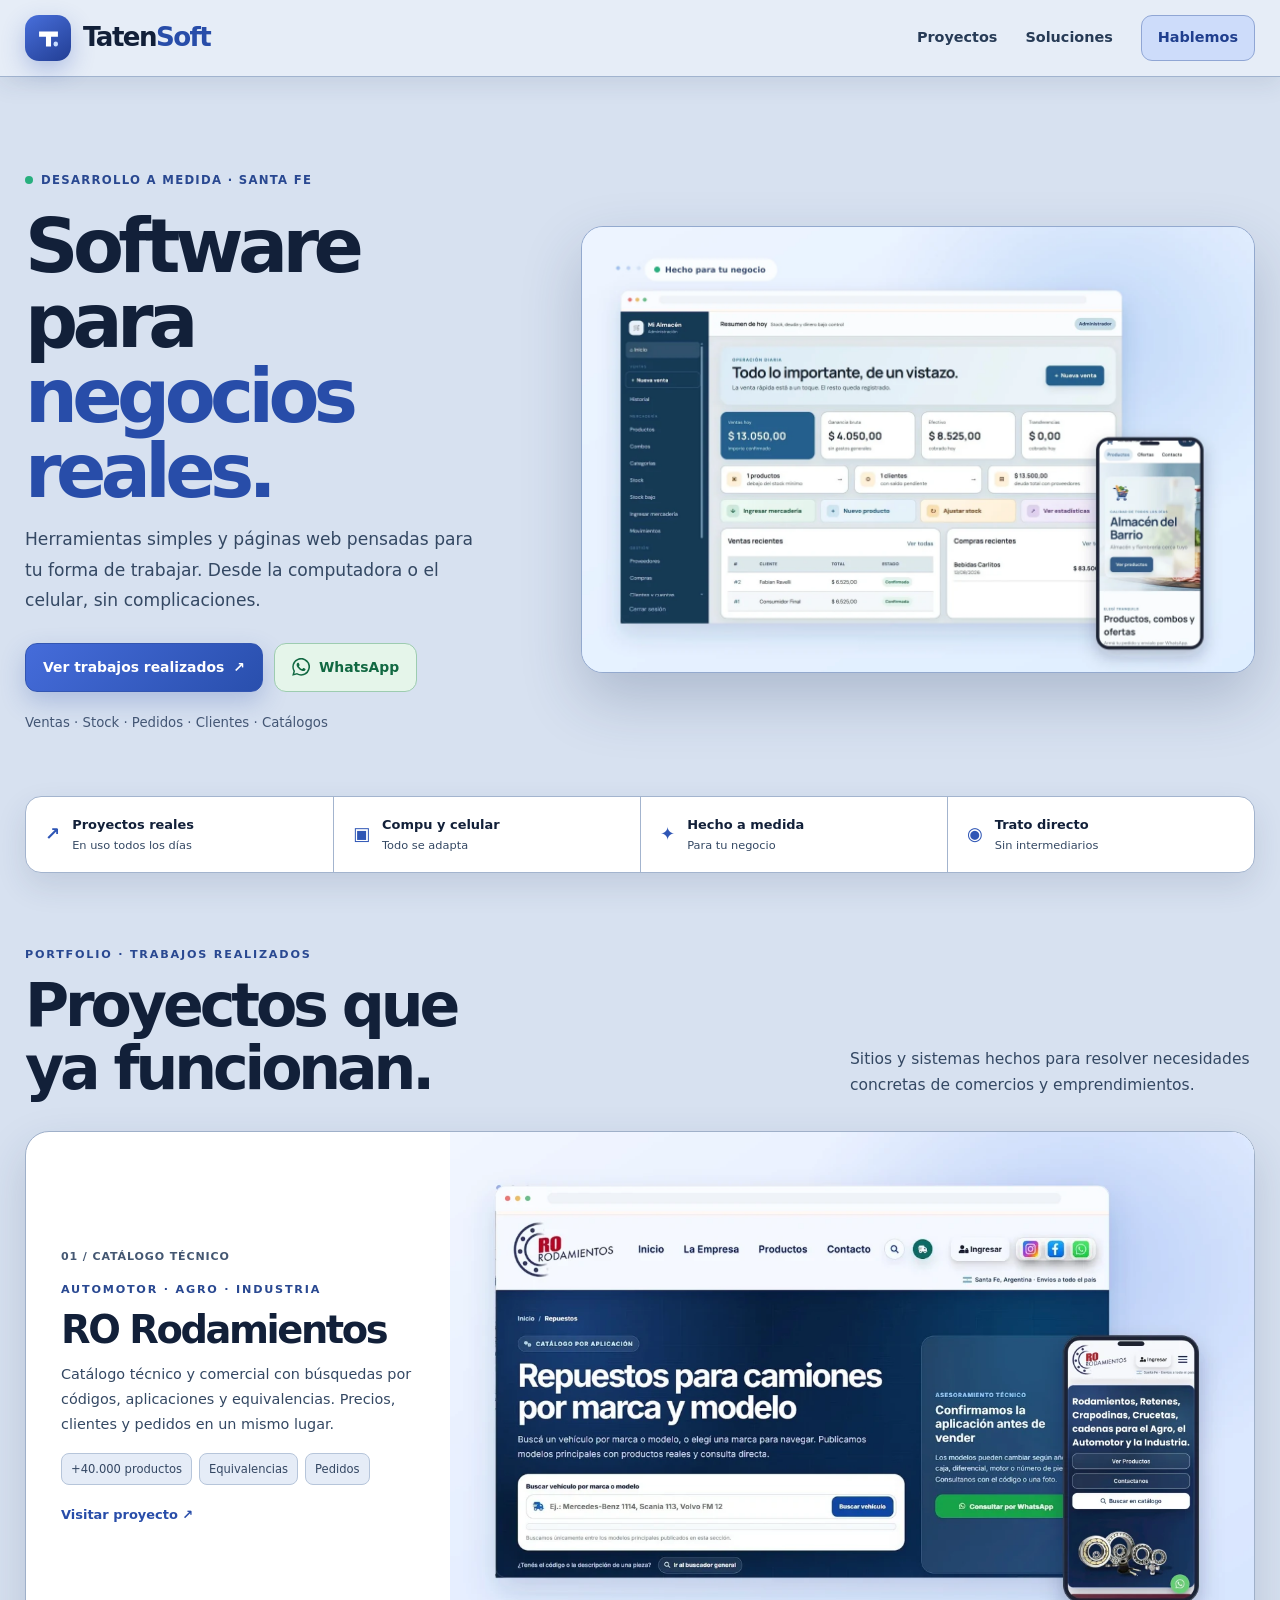
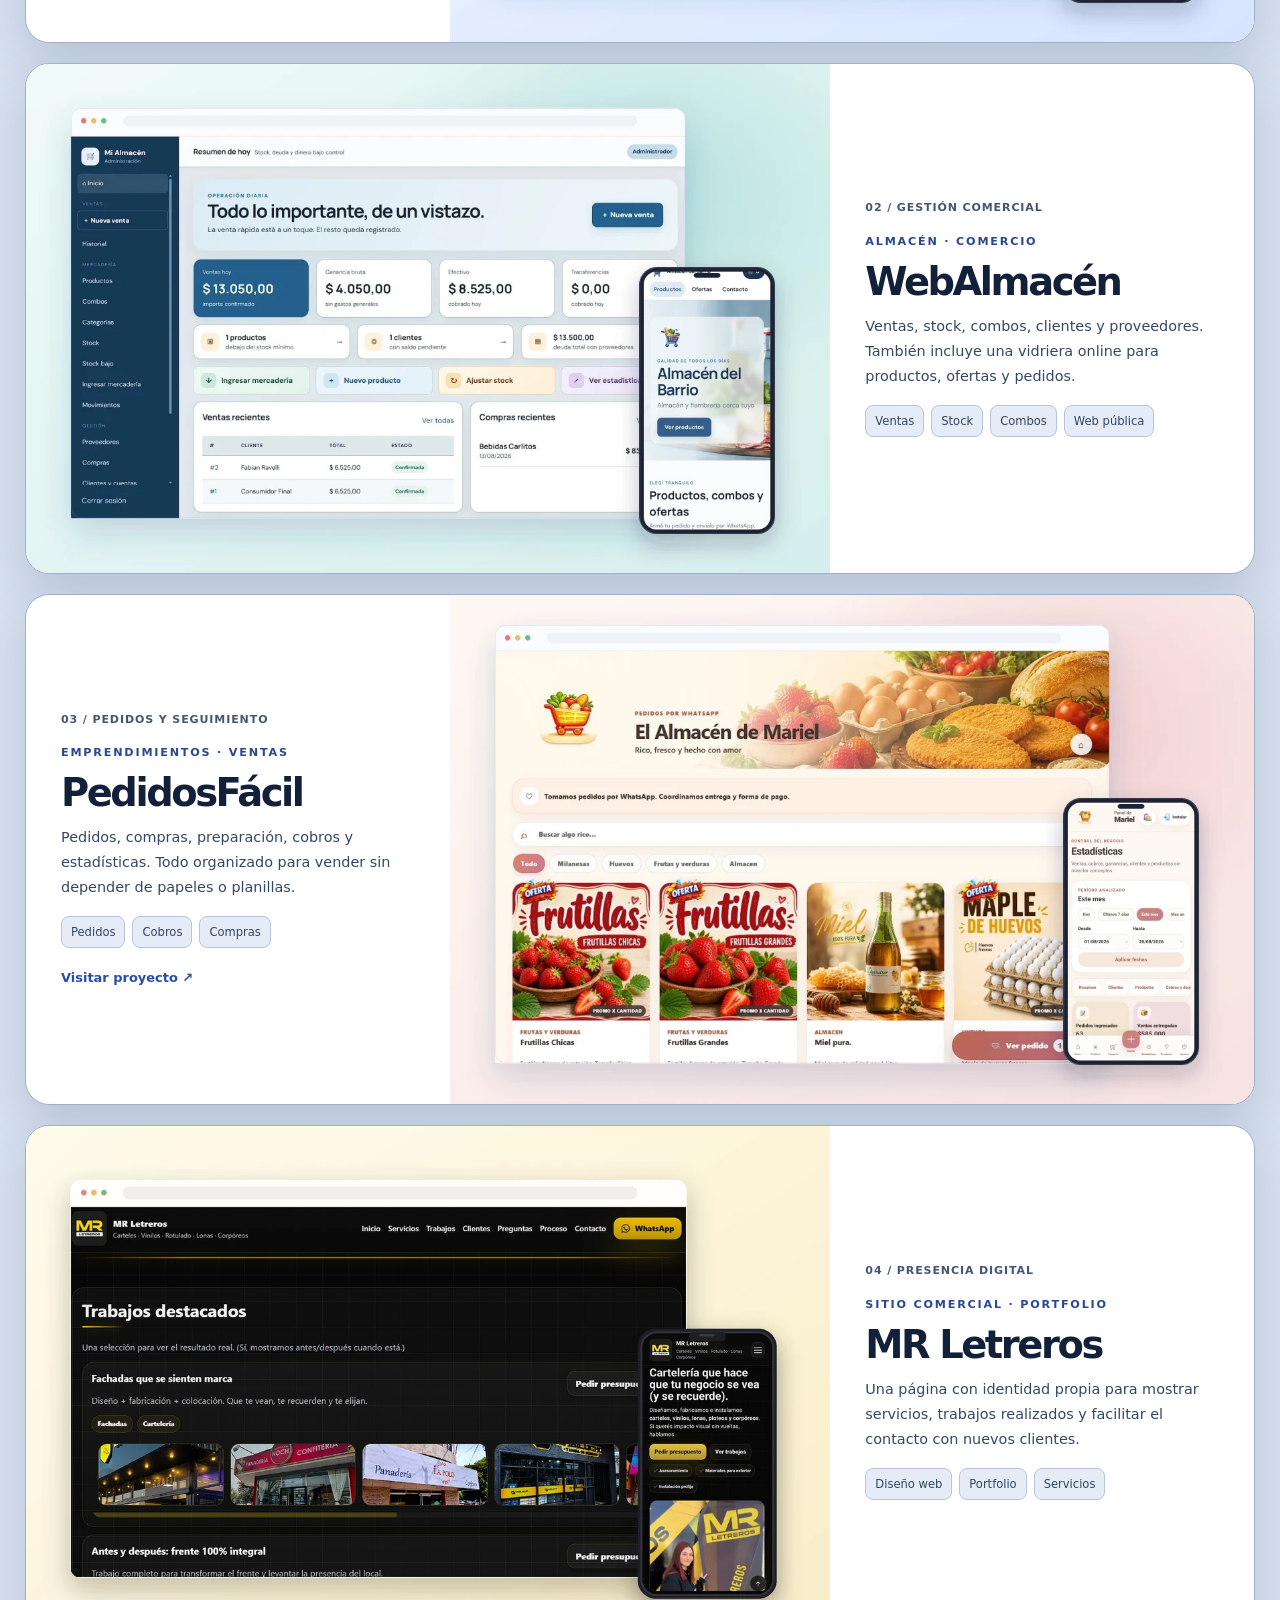
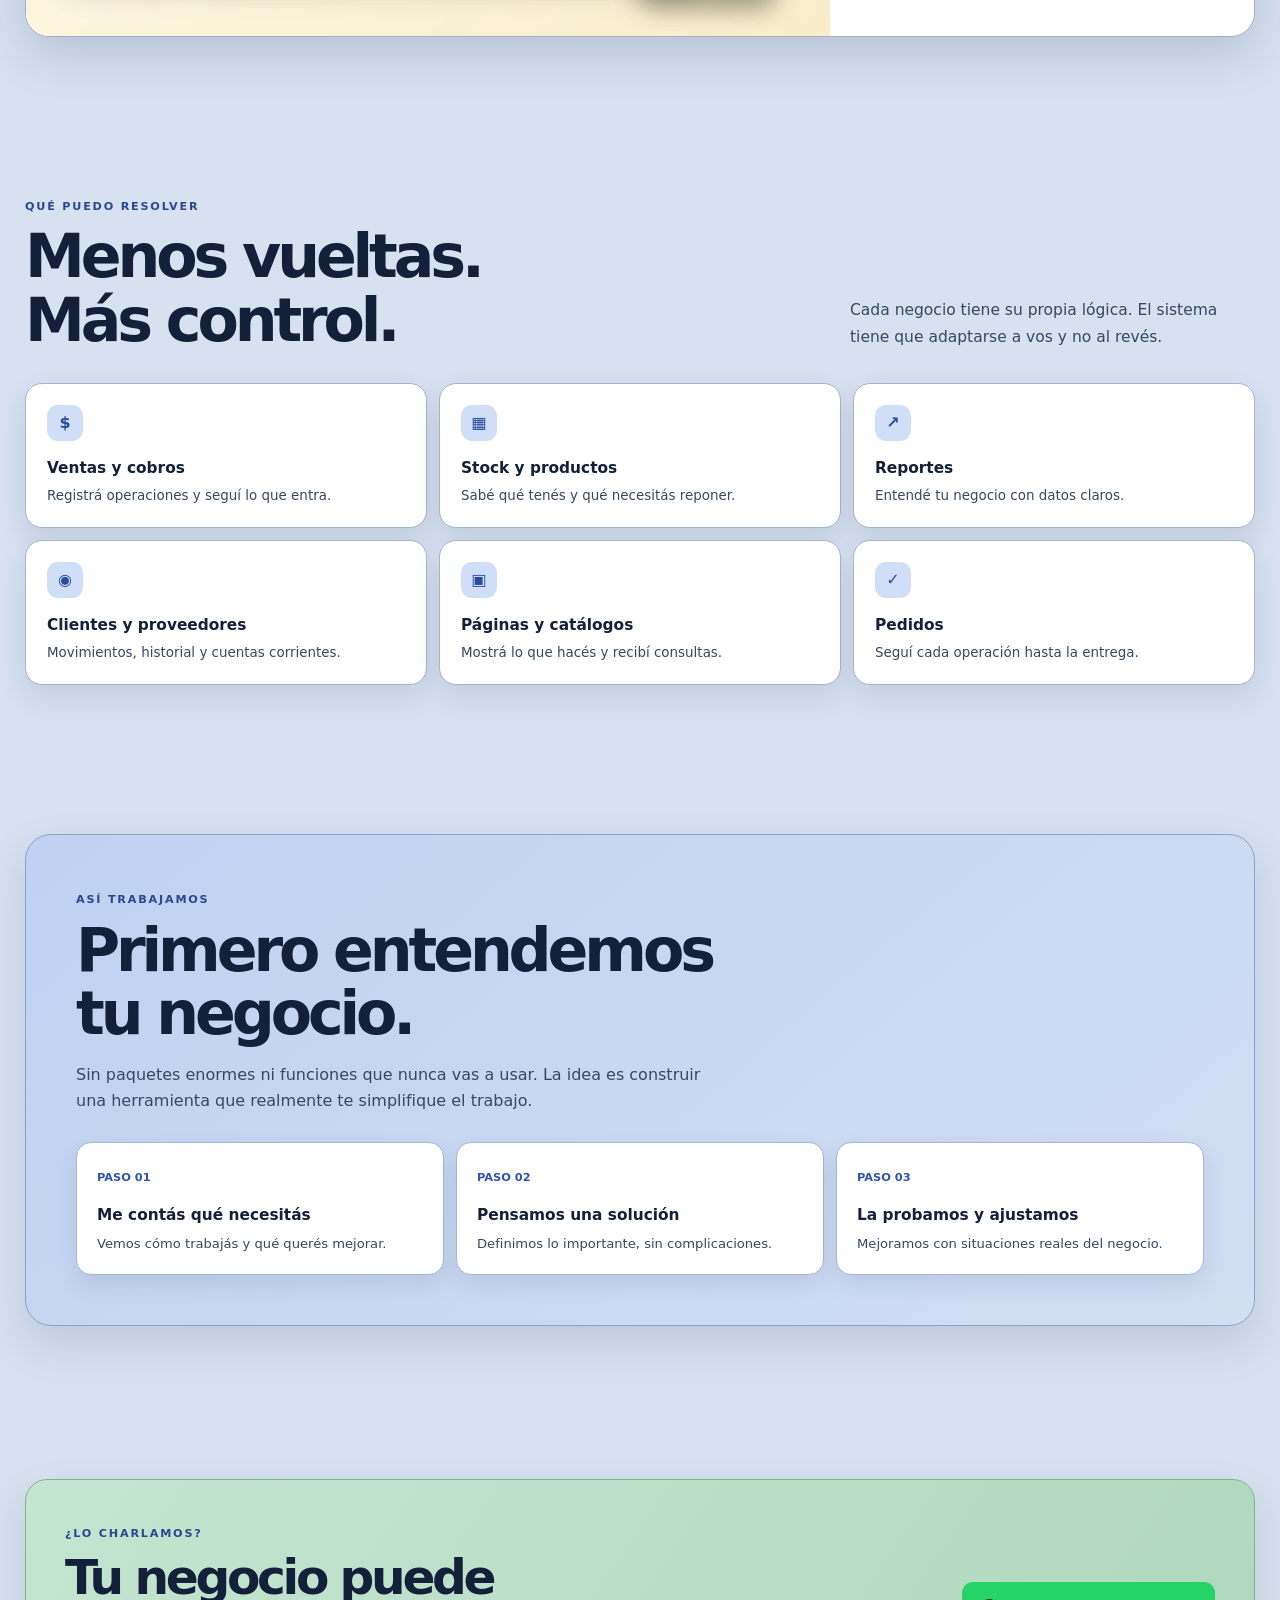
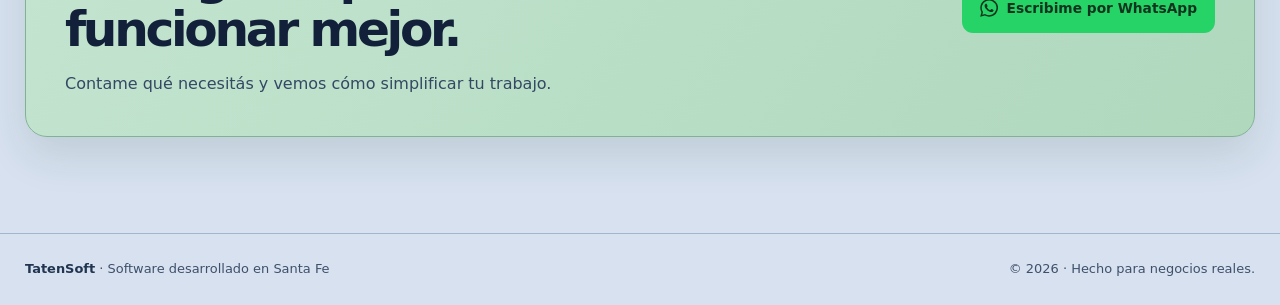
==== index.html @ bbba7944 "Mostrar MR Letreros en computadora y celular" ====
<!doctype html>
<html lang="es">
<head>
  <meta charset="utf-8">
  <meta name="viewport" content="width=device-width, initial-scale=1">
  <meta name="description" content="TatenSoft desarrolla páginas web y sistemas a medida para comercios y emprendimientos. Ventas, stock, pedidos, clientes y catálogos.">
  <meta name="theme-color" content="#eaf0fa">
  <meta property="og:title" content="TatenSoft · Software para negocios reales">
  <meta property="og:description" content="Sistemas claros, útiles y hechos para tu forma de trabajar.">
  <meta property="og:image" content="https://fabiantatengue.github.io/WebTatenSoft/assets/presentacion-principal.webp">
  <title>TatenSoft · Software para negocios reales</title>
  <style>
    :root {
      color-scheme: light;
      --background: #eaf0fa;
      --paper: #fff;
      --ink: #15243f;
      --muted: #425672;
      --blue: #3158bc;
      --line: #bdcbe0;
      --radius: 24px;
    }

    *, *::before, *::after { box-sizing: border-box; }
    html { scroll-behavior: smooth; scroll-padding-top: 88px; }
    body { margin: 0; background: var(--background); color: var(--ink); font-family: Inter, ui-sans-serif, system-ui, -apple-system, BlinkMacSystemFont, "Segoe UI", sans-serif; line-height: 1.6; -webkit-font-smoothing: antialiased; }
    a { color: inherit; text-decoration: none; }
    img { display: block; width: 100%; max-width: 100%; height: auto; }
    ::selection { background: #dfe9ff; color: #203a7f; }
    .container { width: min(1230px, calc(100% - 48px)); margin-inline: auto; }

    .header { position: sticky; top: 0; z-index: 10; border-bottom: 1px solid rgba(181, 197, 220, .95); background: rgba(247, 250, 255, .96); backdrop-filter: blur(15px); box-shadow: 0 5px 18px rgba(47, 69, 111, .045); }
    .header-inner { display: flex; min-height: 76px; align-items: center; justify-content: space-between; gap: 20px; }
    .brand { display: inline-flex; align-items: center; gap: 12px; font-size: 1.63rem; font-weight: 770; letter-spacing: -.06em; }
    .brand strong { color: var(--blue); }
    .brand-icon { display: grid; width: 46px; height: 46px; place-items: center; border-radius: 14px; background: linear-gradient(145deg, #486fdb, #223e94); box-shadow: 0 9px 23px rgba(46, 78, 177, .29); }
    .brand-icon svg { width: 29px; height: 29px; }
    .navigation { display: flex; align-items: center; gap: 28px; color: #354963; font-size: .9rem; font-weight: 660; }
    .navigation-contact { padding: 10px 16px; border: 1px solid #a9bbe8; border-radius: 11px; background: #dee8ff; color: #24469f; }

    .hero { padding: 89px 0 63px; }
    .hero-grid { display: grid; grid-template-columns: .86fr 1.14fr; align-items: center; gap: 47px; }
    .eyebrow { display: inline-flex; align-items: center; gap: 8px; color: #3457ad; font-size: .73rem; font-weight: 750; letter-spacing: .11em; text-transform: uppercase; }
    .eyebrow::before { width: 8px; height: 8px; border-radius: 50%; background: #28af7e; content: ""; }
    h1 { max-width: 560px; margin: 18px 0 15px; font-size: clamp(3.4rem, 5.8vw, 5.1rem); font-weight: 740; letter-spacing: -.075em; line-height: 1.01; }
    h1 span { color: var(--blue); }
    .intro { max-width: 460px; margin: 0; color: var(--muted); font-size: 1.07rem; line-height: 1.78; }
    .buttons { display: flex; flex-wrap: wrap; gap: 11px; margin-top: 27px; }
    .button { display: inline-flex; min-height: 49px; align-items: center; justify-content: center; gap: 9px; padding: 0 17px; border: 1px solid var(--line); border-radius: 12px; background: white; font-size: .87rem; font-weight: 710; }
    .button-primary { border-color: #3356b2; background: linear-gradient(135deg, #456cda, #294fad); color: white; box-shadow: 0 10px 24px rgba(48, 82, 171, .25); }
    .button-whatsapp { border-color: #9dccb0; background: #e5f5ea; color: #116842; }
    .button svg, .contact-button svg { width: 18px; height: 18px; }
    .hero-caption { margin: 20px 0 0; color: #52647f; font-size: .83rem; }
    .hero-artwork { overflow: hidden; border: 1px solid #afc1e2; border-radius: 22px; background: #dbe7fa; box-shadow: 0 22px 55px rgba(41, 66, 115, .18); }
    .hero-artwork img { width: 100%; height: auto; }

    .highlights { display: grid; grid-template-columns: repeat(4, 1fr); overflow: hidden; border: 1px solid var(--line); border-radius: 16px; background: white; box-shadow: 0 11px 28px rgba(50, 70, 109, .075); }
    .highlight { display: flex; min-height: 75px; align-items: center; gap: 12px; padding: 13px 19px; }
    .highlight + .highlight { border-left: 1px solid var(--line); }
    .highlight-icon { color: #2f56b5; font-size: 1.13rem; font-weight: 760; }
    .highlight strong { display: block; font-size: .81rem; }
    .highlight span { display: block; color: var(--muted); font-size: .71rem; }

    section { padding-block: 67px; }
    .heading { display: flex; align-items: flex-end; justify-content: space-between; gap: 28px; margin-bottom: 30px; }
    .kicker { color: #3455a7; font-size: .7rem; font-weight: 790; letter-spacing: .16em; text-transform: uppercase; }
    h2 { margin: 8px 0 0; font-size: clamp(2.55rem, 4.7vw, 4.25rem); font-weight: 720; letter-spacing: -.068em; line-height: 1.06; }
    .heading > p { max-width: 405px; margin: 0 0 3px; color: var(--muted); font-size: .97rem; line-height: 1.7; }

    .projects { display: grid; gap: 20px; }
    .project { display: grid; grid-template-columns: .69fr 1.31fr; align-items: stretch; overflow: hidden; border: 1px solid var(--line); border-radius: var(--radius); background: white; box-shadow: 0 16px 40px rgba(43, 65, 106, .11); }
    .project:nth-child(even) { grid-template-columns: 1.31fr .69fr; }
    .project:nth-child(even) .project-copy { order: 2; }
    .project-copy { display: flex; flex-direction: column; justify-content: center; min-width: 0; padding: 35px; }
    .project-index { margin-bottom: 16px; color: #53647d; font-size: .69rem; font-weight: 670; letter-spacing: .08em; }
    .project-copy h3 { margin: 9px 0 11px; font-size: clamp(1.9rem, 3vw, 2.65rem); font-weight: 730; letter-spacing: -.063em; line-height: 1.12; }
    .project-copy > p { margin: 0; color: var(--muted); font-size: .9rem; line-height: 1.73; }
    .tags { display: flex; flex-wrap: wrap; gap: 7px; margin-top: 16px; }
    .tag { padding: 6px 9px; border: 1px solid #cbd6e7; border-radius: 8px; background: #edf2fa; color: #40516c; font-size: .72rem; }
    .project-link { align-self: flex-start; margin-top: 20px; color: #284da9; font-size: .81rem; font-weight: 720; }
    .project-artwork { display: grid; min-width: 0; align-items: center; background: #eef3fb; }
    .project-artwork img { width: 100%; height: auto; object-fit: contain; }

    .solutions { padding-top: 88px; }
    .solution-grid { display: grid; grid-template-columns: repeat(3, 1fr); gap: 12px; margin-top: 29px; }
    .solution { padding: 21px; border: 1px solid var(--line); border-radius: 17px; background: white; box-shadow: 0 9px 23px rgba(45, 68, 107, .075); }
    .solution-icon { display: grid; width: 36px; height: 36px; place-items: center; border-radius: 11px; background: #dfe9ff; color: #3153ad; font-size: 1rem; font-weight: 770; }
    .solution h3 { margin: 15px 0 4px; font-size: .96rem; font-weight: 710; }
    .solution p { margin: 0; color: var(--muted); font-size: .84rem; }

    .method { padding-top: 82px; }
    .method-box { padding: 50px; border: 1px solid #aabde3; border-radius: 26px; background: linear-gradient(140deg, #d7e4fb, #e7edfb); box-shadow: 0 15px 39px rgba(48, 74, 124, .09); }
    .method-box > p { max-width: 630px; color: var(--muted); }
    .steps { display: grid; grid-template-columns: repeat(3, 1fr); gap: 12px; margin-top: 29px; }
    .step { padding: 20px; border: 1px solid #b8c8e4; border-radius: 15px; background: rgba(255, 255, 255, .96); box-shadow: 0 8px 18px rgba(59, 82, 125, .065); }
    .step-number { color: #3053ad; font-size: .71rem; font-weight: 740; }
    .step h3 { margin: 14px 0 5px; font-size: .96rem; }
    .step p { margin: 0; color: var(--muted); font-size: .82rem; }

    .contact { padding: 86px 0 96px; }
    .contact-box { display: flex; align-items: center; justify-content: space-between; gap: 24px; padding: 39px; border: 1px solid #a0cdb0; border-radius: 22px; background: linear-gradient(125deg, #dbf1e3, #cae8d5); box-shadow: 0 14px 36px rgba(39, 95, 63, .085); }
    .contact-box h2 { font-size: clamp(2.1rem, 3.8vw, 3.35rem); }
    .contact-box p { max-width: 515px; margin-bottom: 0; color: var(--muted); }
    .contact-button { display: inline-flex; flex: 0 0 auto; min-height: 51px; align-items: center; gap: 9px; padding: 0 18px; border-radius: 11px; background: #25d366; color: #11341f; font-size: .86rem; font-weight: 760; }

    footer { border-top: 1px solid var(--line); }
    .footer-inner { display: flex; min-height: 71px; align-items: center; justify-content: space-between; gap: 13px; color: #4c5c74; font-size: .81rem; }
    .footer-inner strong { color: #213550; }

    @media (hover: hover) and (pointer: fine) {
      .brand-icon, .button, .navigation-contact, .contact-button, .highlight, .highlight-icon, .project, .project-artwork img, .hero-artwork, .hero-artwork img, .solution, .solution-icon, .step, .tag, .project-link { transition: transform .32s cubic-bezier(.22, 1, .36, 1), box-shadow .32s ease, border-color .28s ease, background-color .28s ease, color .28s ease; }
      .brand:hover .brand-icon { transform: translateY(-2px) rotate(-5deg); }
      .navigation > a:not(.navigation-contact) { position: relative; }
      .navigation > a:not(.navigation-contact)::after { position: absolute; right: 0; bottom: -6px; left: 0; height: 2px; border-radius: 2px; background: var(--blue); content: ""; transform: scaleX(0); transform-origin: left; transition: transform .25s ease; }
      .navigation > a:not(.navigation-contact):hover::after { transform: scaleX(1); }
      .navigation-contact:hover, .button:hover, .contact-button:hover { transform: translateY(-3px); }
      .button-primary:hover { box-shadow: 0 16px 29px rgba(48, 82, 171, .33); }
      .button-primary span { display: inline-block; transition: transform .25s ease; }
      .button-primary:hover span { transform: translate(3px, -2px); }
      .button-whatsapp:hover { box-shadow: 0 11px 23px rgba(32, 115, 73, .15); }
      .contact-button:hover { box-shadow: 0 13px 27px rgba(31, 140, 72, .24); }
      .hero-artwork:hover { transform: translateY(-4px); }
      .hero-artwork:hover img { transform: scale(1.018); }
      .highlight:hover { background: rgba(48, 82, 171, .055); }
      .highlight:hover .highlight-icon { transform: translateY(-2px) scale(1.13); }
      .project:hover { z-index: 1; transform: translateY(-5px); box-shadow: 0 25px 53px rgba(34, 53, 89, .2); }
      .project:hover .project-artwork img { transform: scale(1.025); }
      .project-link:hover { color: #183c95; transform: translateX(4px); }
      .tag:hover { border-color: #849bc4; transform: translateY(-2px); }
      .solution:hover { border-color: #819bc9; transform: translateY(-5px); box-shadow: 0 17px 35px rgba(40, 59, 93, .17); }
      .solution:hover .solution-icon { transform: rotate(-7deg) scale(1.09); }
      .step:hover { border-color: #829dca; transform: translateY(-4px); box-shadow: 0 15px 28px rgba(48, 68, 105, .16); }
      .motion-ready .reveal { opacity: 0; transform: translateY(22px); transition: opacity .58s ease, transform .58s cubic-bezier(.22, 1, .36, 1); transition-delay: var(--reveal-delay, 0ms); }
      .motion-ready .reveal.is-visible { opacity: 1; transform: translateY(0); }
      .motion-ready .project.reveal.is-visible:hover { transform: translateY(-5px); }
      .motion-ready .solution.reveal.is-visible:hover { transform: translateY(-5px); }
      .motion-ready .step.reveal.is-visible:hover { transform: translateY(-4px); }
      .motion-ready .hero-artwork.reveal.is-visible:hover { transform: translateY(-4px); }
    }

    @media (min-width: 1021px) {
      :root {
        --background: #d7e1f0;
        --ink: #122039;
        --muted: #344863;
        --blue: #284da9;
        --line: #a3b4ce;
      }

      .header { border-bottom-color: #a1b3ce; background: rgba(230, 237, 247, .98); box-shadow: 0 7px 22px rgba(39, 58, 91, .1); }
      .navigation { color: #273b56; }
      .navigation-contact { border-color: #90a6d4; background: #cddcfa; color: #203f8e; }
      .eyebrow, .kicker { color: #294891; }
      .hero-caption { color: #435674; }
      .hero-artwork { border-color: #93a9ce; box-shadow: 0 26px 60px rgba(35, 56, 97, .23); }
      .highlights { box-shadow: 0 13px 31px rgba(38, 58, 94, .12); }
      .project { border-color: #9fb0c9; box-shadow: 0 19px 45px rgba(34, 53, 89, .17); }
      .project-index { color: #445772; }
      .tag { border-color: #b6c5da; background: #e5ecf7; color: #344763; }
      .solution { border-color: #a3b4ce; box-shadow: 0 12px 27px rgba(40, 59, 93, .12); }
      .solution-icon { background: #d1def8; color: #284a9f; }
      .method-box { border-color: #88a2cd; background: linear-gradient(140deg, #bfd2f2, #d2def2); box-shadow: 0 19px 43px rgba(37, 60, 102, .15); }
      .step { border-color: #a2b6d5; background: #fff; box-shadow: 0 10px 22px rgba(48, 68, 105, .11); }
      .contact-box { border-color: #82b295; background: linear-gradient(125deg, #c4e5d0, #afd8bd); box-shadow: 0 18px 41px rgba(34, 79, 50, .13); }
      .footer-inner { color: #3f506a; }
    }

    @media (max-width: 1020px) {
      .hero-grid { grid-template-columns: 1fr; gap: 31px; }
      .hero-copy { max-width: 690px; }
      .hero-artwork { max-width: 760px; }
      .highlights { grid-template-columns: repeat(2, 1fr); }
      .highlight:nth-child(3) { border-left: 0; }
      .highlight:nth-child(n + 3) { border-top: 1px solid var(--line); }
      .project, .project:nth-child(even) { grid-template-columns: 1fr; }
      .project:nth-child(even) .project-copy { order: 0; }
      .project-copy { padding: 28px; }
      .solution-grid { grid-template-columns: repeat(2, 1fr); }
      .contact-box { align-items: flex-start; flex-direction: column; }
    }

    @media (max-width: 620px) {
      .container { width: min(100% - 28px, 1230px); }
      .header-inner { min-height: 69px; gap: 9px; }
      .brand { gap: 9px; font-size: 1.4rem; }
      .brand-icon { width: 40px; height: 40px; border-radius: 12px; }
      .navigation { gap: 0; }
      .navigation > a:not(.navigation-contact) { display: none; }
      .navigation-contact { padding: 8px 11px; font-size: .76rem; }
      .hero { padding: 56px 0 43px; }
      .hero-grid { gap: 24px; }
      h1 { margin: 15px 0 11px; font-size: clamp(3rem, 11.8vw, 4.1rem); }
      .intro { font-size: .95rem; }
      .buttons { gap: 8px; }
      .button { min-height: 45px; padding: 0 12px; font-size: .77rem; }
      .hero-artwork { border-radius: 15px; }
      .highlight { min-height: 70px; gap: 8px; padding: 11px; }
      .highlight strong { font-size: .72rem; }
      .highlight span { font-size: .65rem; }
      section { padding-block: 50px; }
      .heading { align-items: flex-start; flex-direction: column; gap: 12px; margin-bottom: 23px; }
      h2 { font-size: clamp(2.3rem, 9.7vw, 3.3rem); }
      .project { border-radius: 18px; }
      .project-copy { padding: 23px 20px; }
      .project-copy h3 { font-size: 2.03rem; }
      .solution-grid { gap: 9px; }
      .solution { min-width: 0; padding: 15px 12px; }
      .solution h3 { font-size: .85rem; }
      .solution p { font-size: .77rem; }
      .solutions, .method { padding-top: 69px; }
      .method-box { padding: 27px 20px; border-radius: 19px; }
      .steps { grid-template-columns: 1fr; }
      .contact { padding: 73px 0 76px; }
      .contact-box { gap: 15px; padding: 25px 19px; border-radius: 18px; }
      .contact-button { width: 100%; justify-content: center; }
      .footer-inner { min-height: 84px; align-items: flex-start; flex-direction: column; justify-content: center; gap: 3px; font-size: .76rem; }
    }

    @media (prefers-reduced-motion: reduce) {
      html { scroll-behavior: auto; }
      *, *::before, *::after { animation-duration: .01ms !important; animation-iteration-count: 1 !important; transition-duration: .01ms !important; }
    }
  </style>
</head>
<body>
  <header class="header">
    <div class="container header-inner">
      <a class="brand" href="#inicio" aria-label="Inicio de TatenSoft"><span class="brand-icon" aria-hidden="true"><svg viewBox="0 0 40 40" fill="none"><path d="M7 10.5h26v7H23.5V31h-7V17.5H7v-7Z" fill="white"/><rect x="27" y="24" width="6" height="7" rx="3" fill="#C8DEFF"/></svg></span><span>Taten<strong>Soft</strong></span></a>
      <nav class="navigation" aria-label="Navegación principal"><a href="#proyectos">Proyectos</a><a href="#soluciones">Soluciones</a><a class="navigation-contact" href="https://wa.me/5493425052154?text=Hola%20TatenSoft%2C%20quiero%20consultarte%20por%20un%20software%20para%20mi%20negocio." target="_blank" rel="noopener">Hablemos</a></nav>
    </div>
  </header>

  <main id="inicio">
    <section class="hero">
      <div class="container hero-grid">
        <div class="hero-copy"><span class="eyebrow">Desarrollo a medida · Santa Fe</span><h1>Software para <span>negocios reales.</span></h1><p class="intro">Herramientas simples y páginas web pensadas para tu forma de trabajar. Desde la computadora o el celular, sin complicaciones.</p><div class="buttons"><a class="button button-primary" href="#proyectos">Ver trabajos realizados <span aria-hidden="true">↗</span></a><a class="button button-whatsapp" href="https://wa.me/5493425052154?text=Hola%20TatenSoft%2C%20quiero%20consultarte%20por%20un%20software%20para%20mi%20negocio." target="_blank" rel="noopener"><svg viewBox="0 0 24 24" fill="currentColor" aria-hidden="true"><path d="M20.5 3.45A11.8 11.8 0 0 0 .34 11.8c0 2.08.54 4.1 1.57 5.88L.24 23.76l6.25-1.64a11.8 11.8 0 0 0 5.64 1.44h.01A11.8 11.8 0 0 0 20.5 3.45Zm-8.36 18.12h-.01a9.77 9.77 0 0 1-4.98-1.37l-.36-.22-3.71.97.99-3.61-.24-.37a9.77 9.77 0 1 1 8.31 4.6Zm5.36-7.32c-.29-.15-1.74-.86-2.01-.96-.27-.1-.46-.15-.66.15-.2.29-.76.95-.93 1.15-.17.19-.34.22-.63.07-.3-.15-1.25-.46-2.38-1.47-.88-.78-1.47-1.75-1.64-2.04-.17-.3-.02-.45.13-.6.13-.13.29-.34.44-.51.15-.17.2-.29.3-.49.09-.19.04-.37-.03-.51-.07-.15-.66-1.59-.9-2.17-.24-.57-.48-.49-.66-.5h-.56c-.2 0-.52.07-.79.36-.27.29-1.03 1.01-1.03 2.46 0 1.44 1.05 2.84 1.2 3.04.15.19 2.06 3.14 5 4.41.7.3 1.25.48 1.67.61.7.22 1.33.19 1.83.12.56-.08 1.74-.71 1.98-1.4.25-.69.25-1.27.17-1.39-.07-.12-.26-.19-.55-.33Z"/></svg>WhatsApp</a></div><p class="hero-caption">Ventas · Stock · Pedidos · Clientes · Catálogos</p></div>
        <div class="hero-artwork"><img src="assets/presentacion-principal.webp" width="1360" height="900" alt="Sistema WebAlmacén en computadora y celular, con ambas pantallas completas"></div>
      </div>
    </section>

    <div class="container highlights"><div class="highlight"><b class="highlight-icon" aria-hidden="true">↗</b><div><strong>Proyectos reales</strong><span>En uso todos los días</span></div></div><div class="highlight"><b class="highlight-icon" aria-hidden="true">▣</b><div><strong>Compu y celular</strong><span>Todo se adapta</span></div></div><div class="highlight"><b class="highlight-icon" aria-hidden="true">✦</b><div><strong>Hecho a medida</strong><span>Para tu negocio</span></div></div><div class="highlight"><b class="highlight-icon" aria-hidden="true">◉</b><div><strong>Trato directo</strong><span>Sin intermediarios</span></div></div></div>

    <section id="proyectos">
      <div class="container"><div class="heading"><div><span class="kicker">Portfolio · trabajos realizados</span><h2>Proyectos que<br>ya funcionan.</h2></div><p>Sitios y sistemas hechos para resolver necesidades concretas de comercios y emprendimientos.</p></div>
        <div class="projects">
          <article class="project"><div class="project-copy"><span class="project-index">01 / CATÁLOGO TÉCNICO</span><span class="kicker">Automotor · agro · industria</span><h3>RO Rodamientos</h3><p>Catálogo técnico y comercial con búsquedas por códigos, aplicaciones y equivalencias. Precios, clientes y pedidos en un mismo lugar.</p><div class="tags"><span class="tag">+40.000 productos</span><span class="tag">Equivalencias</span><span class="tag">Pedidos</span></div><a class="project-link" href="https://rorodamientos.com.ar/" target="_blank" rel="noopener">Visitar proyecto ↗</a></div><div class="project-artwork"><img src="assets/presentacion-ro.webp" width="1200" height="760" loading="lazy" alt="RO Rodamientos con su página completa en computadora y celular"></div></article>
          <article class="project"><div class="project-copy"><span class="project-index">02 / GESTIÓN COMERCIAL</span><span class="kicker">Almacén · comercio</span><h3>WebAlmacén</h3><p>Ventas, stock, combos, clientes y proveedores. También incluye una vidriera online para productos, ofertas y pedidos.</p><div class="tags"><span class="tag">Ventas</span><span class="tag">Stock</span><span class="tag">Combos</span><span class="tag">Web pública</span></div></div><div class="project-artwork"><img src="assets/presentacion-almacen.webp" width="1200" height="760" loading="lazy" alt="Panel de WebAlmacén y tienda online mostrados completos"></div></article>
          <article class="project"><div class="project-copy"><span class="project-index">03 / PEDIDOS Y SEGUIMIENTO</span><span class="kicker">Emprendimientos · ventas</span><h3>PedidosFácil</h3><p>Pedidos, compras, preparación, cobros y estadísticas. Todo organizado para vender sin depender de papeles o planillas.</p><div class="tags"><span class="tag">Pedidos</span><span class="tag">Cobros</span><span class="tag">Compras</span></div><a class="project-link" href="https://listoparallevar.com.ar/" target="_blank" rel="noopener">Visitar proyecto ↗</a></div><div class="project-artwork"><img src="assets/presentacion-mariel.webp" width="1200" height="760" loading="lazy" alt="PedidosFácil con la tienda de Mariel y sus estadísticas completas"></div></article>
          <article class="project"><div class="project-copy"><span class="project-index">04 / PRESENCIA DIGITAL</span><span class="kicker">Sitio comercial · portfolio</span><h3>MR Letreros</h3><p>Una página con identidad propia para mostrar servicios, trabajos realizados y facilitar el contacto con nuevos clientes.</p><div class="tags"><span class="tag">Diseño web</span><span class="tag">Portfolio</span><span class="tag">Servicios</span></div></div><div class="project-artwork"><img src="assets/presentacion-mr.webp?v=20260822" width="1200" height="760" loading="lazy" alt="MR Letreros con su página completa en computadora y celular"></div></article>
        </div>
      </div>
    </section>

    <section class="solutions" id="soluciones"><div class="container"><div class="heading"><div><span class="kicker">Qué puedo resolver</span><h2>Menos vueltas.<br>Más control.</h2></div><p>Cada negocio tiene su propia lógica. El sistema tiene que adaptarse a vos y no al revés.</p></div><div class="solution-grid"><article class="solution"><span class="solution-icon" aria-hidden="true">$</span><h3>Ventas y cobros</h3><p>Registrá operaciones y seguí lo que entra.</p></article><article class="solution"><span class="solution-icon" aria-hidden="true">▦</span><h3>Stock y productos</h3><p>Sabé qué tenés y qué necesitás reponer.</p></article><article class="solution"><span class="solution-icon" aria-hidden="true">↗</span><h3>Reportes</h3><p>Entendé tu negocio con datos claros.</p></article><article class="solution"><span class="solution-icon" aria-hidden="true">◉</span><h3>Clientes y proveedores</h3><p>Movimientos, historial y cuentas corrientes.</p></article><article class="solution"><span class="solution-icon" aria-hidden="true">▣</span><h3>Páginas y catálogos</h3><p>Mostrá lo que hacés y recibí consultas.</p></article><article class="solution"><span class="solution-icon" aria-hidden="true">✓</span><h3>Pedidos</h3><p>Seguí cada operación hasta la entrega.</p></article></div></div></section>

    <section class="method"><div class="container method-box"><span class="kicker">Así trabajamos</span><h2>Primero entendemos<br>tu negocio.</h2><p>Sin paquetes enormes ni funciones que nunca vas a usar. La idea es construir una herramienta que realmente te simplifique el trabajo.</p><div class="steps"><article class="step"><span class="step-number">PASO 01</span><h3>Me contás qué necesitás</h3><p>Vemos cómo trabajás y qué querés mejorar.</p></article><article class="step"><span class="step-number">PASO 02</span><h3>Pensamos una solución</h3><p>Definimos lo importante, sin complicaciones.</p></article><article class="step"><span class="step-number">PASO 03</span><h3>La probamos y ajustamos</h3><p>Mejoramos con situaciones reales del negocio.</p></article></div></div></section>

    <section class="contact" id="contacto"><div class="container contact-box"><div><span class="kicker">¿Lo charlamos?</span><h2>Tu negocio puede<br>funcionar mejor.</h2><p>Contame qué necesitás y vemos cómo simplificar tu trabajo.</p></div><a class="contact-button" href="https://wa.me/5493425052154?text=Hola%20TatenSoft%2C%20quiero%20consultarte%20por%20un%20software%20para%20mi%20negocio." target="_blank" rel="noopener"><svg viewBox="0 0 24 24" fill="currentColor" aria-hidden="true"><path d="M20.5 3.45A11.8 11.8 0 0 0 .34 11.8c0 2.08.54 4.1 1.57 5.88L.24 23.76l6.25-1.64a11.8 11.8 0 0 0 5.64 1.44h.01A11.8 11.8 0 0 0 20.5 3.45Zm-8.36 18.12h-.01a9.77 9.77 0 0 1-4.98-1.37l-.36-.22-3.71.97.99-3.61-.24-.37a9.77 9.77 0 1 1 8.31 4.6Zm5.36-7.32c-.29-.15-1.74-.86-2.01-.96-.27-.1-.46-.15-.66.15-.2.29-.76.95-.93 1.15-.17.19-.34.22-.63.07-.3-.15-1.25-.46-2.38-1.47-.88-.78-1.47-1.75-1.64-2.04-.17-.3-.02-.45.13-.6.13-.13.29-.34.44-.51.15-.17.2-.29.3-.49.09-.19.04-.37-.03-.51-.07-.15-.66-1.59-.9-2.17-.24-.57-.48-.49-.66-.5h-.56c-.2 0-.52.07-.79.36-.27.29-1.03 1.01-1.03 2.46 0 1.44 1.05 2.84 1.2 3.04.15.19 2.06 3.14 5 4.41.7.3 1.25.48 1.67.61.7.22 1.33.19 1.83.12.56-.08 1.74-.71 1.98-1.4.25-.69.25-1.27.17-1.39-.07-.12-.26-.19-.55-.33Z"/></svg>Escribime por WhatsApp</a></div></section>
  </main>

  <footer><div class="container footer-inner"><span><strong>TatenSoft</strong> · Software desarrollado en Santa Fe</span><span>© 2026 · Hecho para negocios reales.</span></div></footer>
  <script>
    (() => {
      const canAnimate = window.matchMedia("(hover: hover) and (pointer: fine)").matches;
      const reduceMotion = window.matchMedia("(prefers-reduced-motion: reduce)").matches;
      if (!canAnimate || reduceMotion || !("IntersectionObserver" in window)) return;

      const elements = document.querySelectorAll(".hero-copy, .hero-artwork, .highlights, .heading, .project, .solution, .method-box, .step, .contact-box");
      document.documentElement.classList.add("motion-ready");

      const observer = new IntersectionObserver(entries => {
        for (const entry of entries) {
          if (!entry.isIntersecting) continue;
          entry.target.classList.add("is-visible");
          observer.unobserve(entry.target);
        }
      }, { threshold: .12, rootMargin: "0px 0px -35px 0px" });

      for (const element of elements) {
        const siblings = element.matches(".solution, .step") ? [...element.parentElement.children].indexOf(element) : 0;
        element.style.setProperty("--reveal-delay", `${Math.min(siblings % 3 * 65, 130)}ms`);
        element.classList.add("reveal");
        observer.observe(element);
      }
    })();
  </script>
</body>
</html>
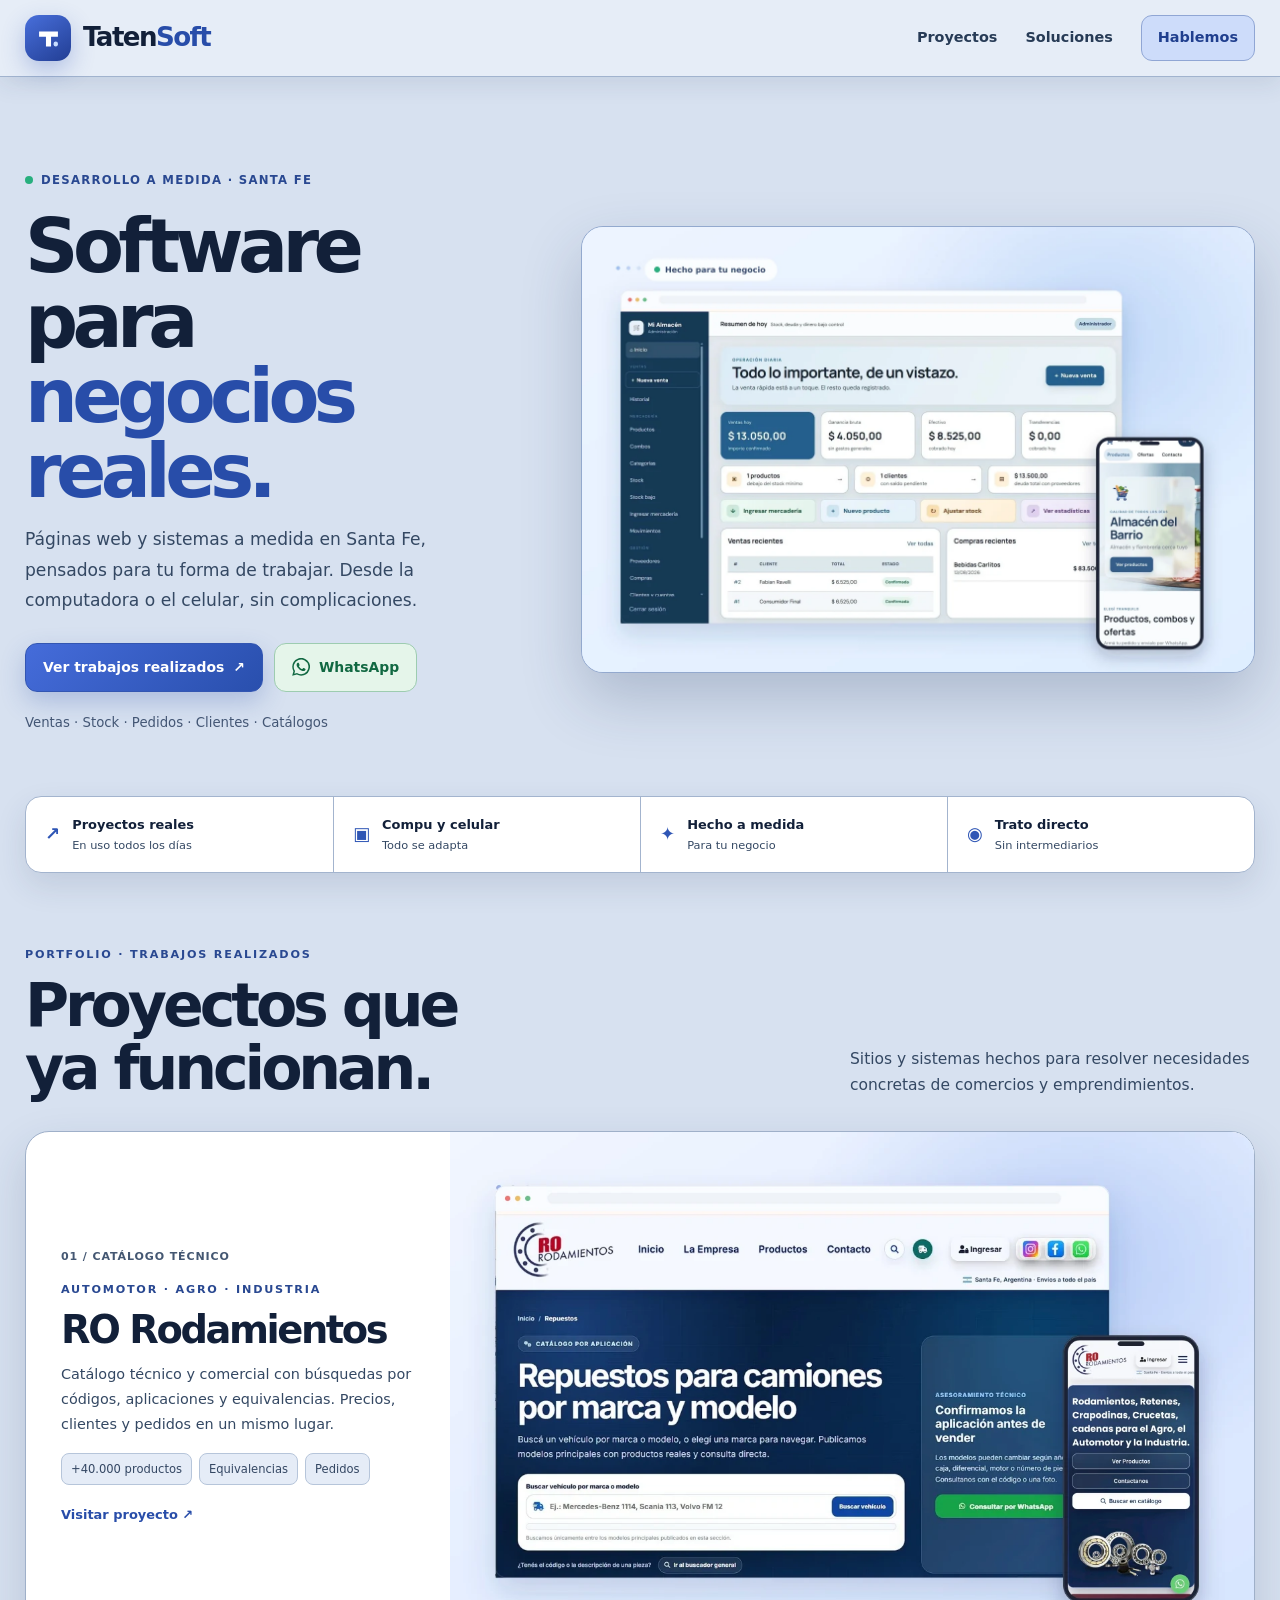
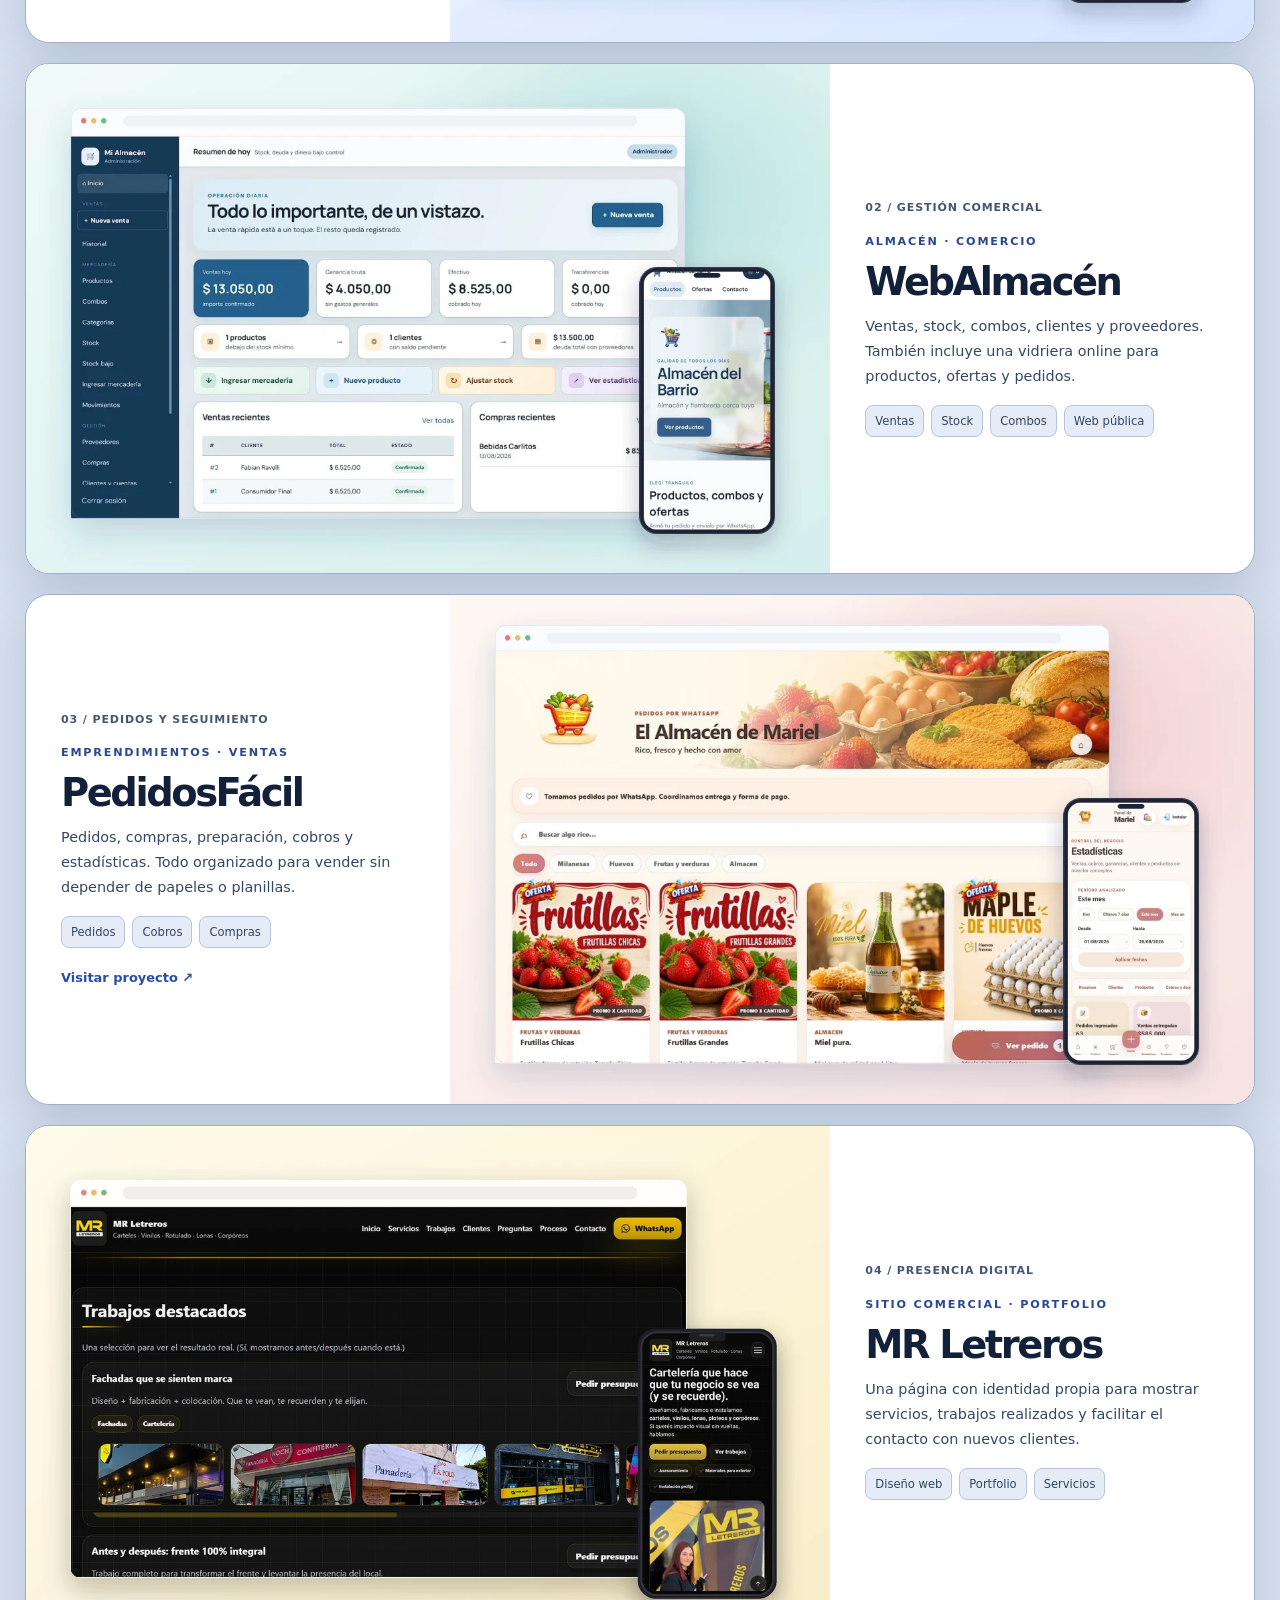
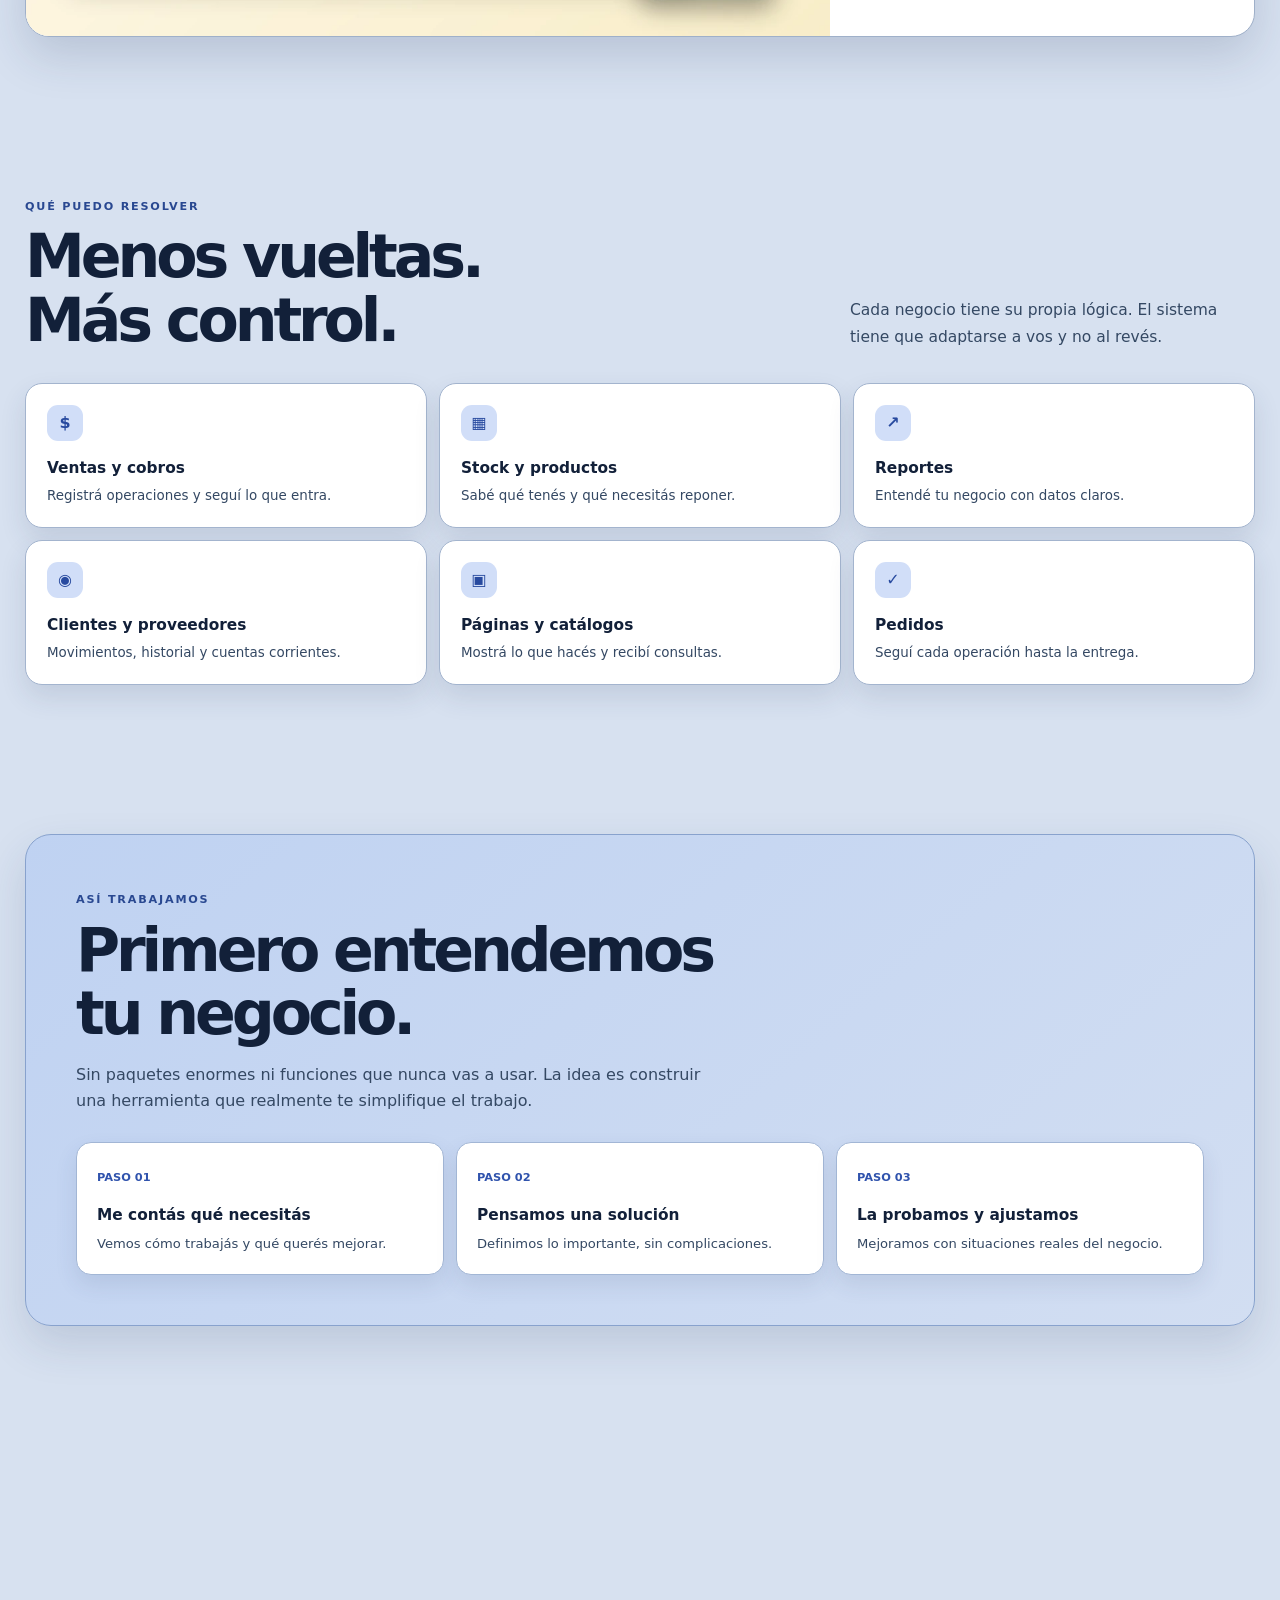
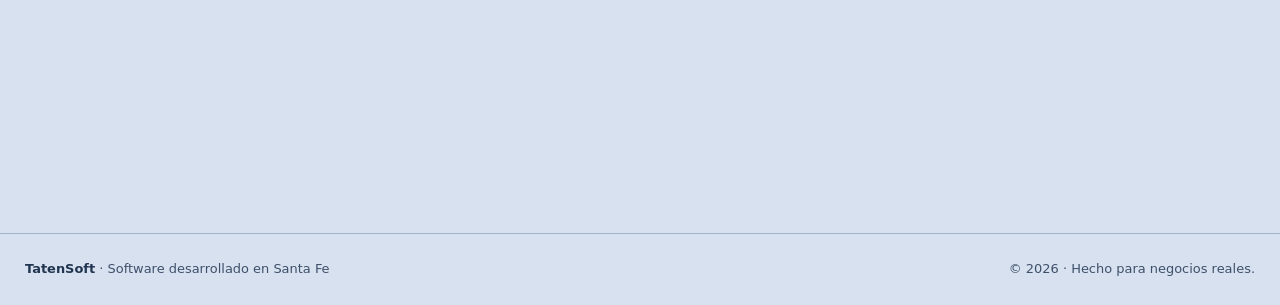
==== commit 80438122: "Optimizar SEO local para desarrollo web y software en Santa Fe" ====
--- a/index.html
+++ b/index.html
@@ -1,14 +1,133 @@
 <!doctype html>
-<html lang="es">
+<html lang="es-AR">
 <head>
   <meta charset="utf-8">
   <meta name="viewport" content="width=device-width, initial-scale=1">
-  <meta name="description" content="TatenSoft desarrolla páginas web y sistemas a medida para comercios y emprendimientos. Ventas, stock, pedidos, clientes y catálogos.">
+  <title>TatenSoft | Desarrollo web y software a medida en Santa Fe</title>
+  <meta name="description" content="Desarrollo de páginas web y software a medida en Santa Fe, Argentina. Sistemas de ventas, stock, pedidos y catálogos para comercios y emprendimientos.">
+  <meta name="robots" content="index, follow, max-image-preview:large">
   <meta name="theme-color" content="#eaf0fa">
-  <meta property="og:title" content="TatenSoft · Software para negocios reales">
-  <meta property="og:description" content="Sistemas claros, útiles y hechos para tu forma de trabajar.">
+  <link rel="canonical" href="https://fabiantatengue.github.io/WebTatenSoft/">
+  <link rel="alternate" hreflang="es-AR" href="https://fabiantatengue.github.io/WebTatenSoft/">
+  <link rel="alternate" hreflang="x-default" href="https://fabiantatengue.github.io/WebTatenSoft/">
+  <link rel="sitemap" type="application/xml" href="https://fabiantatengue.github.io/WebTatenSoft/sitemap.xml">
+  <meta property="og:type" content="website">
+  <meta property="og:locale" content="es_AR">
+  <meta property="og:site_name" content="TatenSoft">
+  <meta property="og:title" content="TatenSoft | Desarrollo web y software a medida en Santa Fe">
+  <meta property="og:description" content="Desarrollo de páginas web y software a medida en Santa Fe, Argentina. Sistemas de ventas, stock, pedidos y catálogos para comercios y emprendimientos.">
+  <meta property="og:url" content="https://fabiantatengue.github.io/WebTatenSoft/">
   <meta property="og:image" content="https://fabiantatengue.github.io/WebTatenSoft/assets/presentacion-principal.webp">
-  <title>TatenSoft · Software para negocios reales</title>
+  <meta property="og:image:width" content="1360">
+  <meta property="og:image:height" content="900">
+  <meta property="og:image:alt" content="Sistemas y páginas web de TatenSoft en computadora y celular">
+  <meta name="twitter:card" content="summary_large_image">
+  <meta name="twitter:title" content="TatenSoft | Desarrollo web y software a medida en Santa Fe">
+  <meta name="twitter:description" content="Desarrollo de páginas web y software a medida en Santa Fe, Argentina. Sistemas de ventas, stock, pedidos y catálogos para comercios y emprendimientos.">
+  <meta name="twitter:image" content="https://fabiantatengue.github.io/WebTatenSoft/assets/presentacion-principal.webp">
+  <script type="application/ld+json">
+    {
+      "@context": "https://schema.org",
+      "@graph": [
+        {
+          "@type": "WebSite",
+          "@id": "https://fabiantatengue.github.io/WebTatenSoft/#sitio",
+          "url": "https://fabiantatengue.github.io/WebTatenSoft/",
+          "name": "TatenSoft",
+          "description": "Desarrollo de páginas web y software a medida en Santa Fe, Argentina. Sistemas de ventas, stock, pedidos y catálogos para comercios y emprendimientos.",
+          "inLanguage": "es-AR",
+          "publisher": {
+            "@id": "https://fabiantatengue.github.io/WebTatenSoft/#negocio"
+          }
+        },
+        {
+          "@type": "ProfessionalService",
+          "@id": "https://fabiantatengue.github.io/WebTatenSoft/#negocio",
+          "name": "TatenSoft",
+          "url": "https://fabiantatengue.github.io/WebTatenSoft/",
+          "image": "https://fabiantatengue.github.io/WebTatenSoft/assets/presentacion-principal.webp",
+          "telephone": "+5493425052154",
+          "description": "Desarrollo de páginas web y software a medida en Santa Fe, Argentina. Sistemas de ventas, stock, pedidos y catálogos para comercios y emprendimientos.",
+          "address": {
+            "@type": "PostalAddress",
+            "addressLocality": "Santa Fe",
+            "addressRegion": "Santa Fe",
+            "addressCountry": "AR"
+          },
+          "areaServed": [
+            {
+              "@type": "City",
+              "name": "Santa Fe"
+            },
+            {
+              "@type": "Country",
+              "name": "Argentina"
+            }
+          ],
+          "contactPoint": {
+            "@type": "ContactPoint",
+            "telephone": "+5493425052154",
+            "contactType": "ventas",
+            "availableLanguage": "Spanish"
+          },
+          "hasOfferCatalog": {
+            "@type": "OfferCatalog",
+            "name": "Desarrollo web y software para comercios",
+            "itemListElement": [
+              {
+                "@type": "Offer",
+                "itemOffered": {
+                  "@type": "Service",
+                  "name": "Desarrollo de páginas web en Santa Fe"
+                }
+              },
+              {
+                "@type": "Offer",
+                "itemOffered": {
+                  "@type": "Service",
+                  "name": "Software de gestión a medida para comercios"
+                }
+              },
+              {
+                "@type": "Offer",
+                "itemOffered": {
+                  "@type": "Service",
+                  "name": "Sistemas de ventas, stock y pedidos"
+                }
+              },
+              {
+                "@type": "Offer",
+                "itemOffered": {
+                  "@type": "Service",
+                  "name": "Catálogos digitales y tiendas online"
+                }
+              }
+            ]
+          }
+        },
+        {
+          "@type": "WebPage",
+          "@id": "https://fabiantatengue.github.io/WebTatenSoft/#pagina",
+          "url": "https://fabiantatengue.github.io/WebTatenSoft/",
+          "name": "TatenSoft | Desarrollo web y software a medida en Santa Fe",
+          "description": "Desarrollo de páginas web y software a medida en Santa Fe, Argentina. Sistemas de ventas, stock, pedidos y catálogos para comercios y emprendimientos.",
+          "inLanguage": "es-AR",
+          "isPartOf": {
+            "@id": "https://fabiantatengue.github.io/WebTatenSoft/#sitio"
+          },
+          "about": {
+            "@id": "https://fabiantatengue.github.io/WebTatenSoft/#negocio"
+          },
+          "primaryImageOfPage": {
+            "@type": "ImageObject",
+            "url": "https://fabiantatengue.github.io/WebTatenSoft/assets/presentacion-principal.webp",
+            "width": 1360,
+            "height": 900
+          }
+        }
+      ]
+    }
+  </script>
   <style>
     :root {
       color-scheme: light;
@@ -233,8 +352,8 @@
   <main id="inicio">
     <section class="hero">
       <div class="container hero-grid">
-        <div class="hero-copy"><span class="eyebrow">Desarrollo a medida · Santa Fe</span><h1>Software para <span>negocios reales.</span></h1><p class="intro">Herramientas simples y páginas web pensadas para tu forma de trabajar. Desde la computadora o el celular, sin complicaciones.</p><div class="buttons"><a class="button button-primary" href="#proyectos">Ver trabajos realizados <span aria-hidden="true">↗</span></a><a class="button button-whatsapp" href="https://wa.me/5493425052154?text=Hola%20TatenSoft%2C%20quiero%20consultarte%20por%20un%20software%20para%20mi%20negocio." target="_blank" rel="noopener"><svg viewBox="0 0 24 24" fill="currentColor" aria-hidden="true"><path d="M20.5 3.45A11.8 11.8 0 0 0 .34 11.8c0 2.08.54 4.1 1.57 5.88L.24 23.76l6.25-1.64a11.8 11.8 0 0 0 5.64 1.44h.01A11.8 11.8 0 0 0 20.5 3.45Zm-8.36 18.12h-.01a9.77 9.77 0 0 1-4.98-1.37l-.36-.22-3.71.97.99-3.61-.24-.37a9.77 9.77 0 1 1 8.31 4.6Zm5.36-7.32c-.29-.15-1.74-.86-2.01-.96-.27-.1-.46-.15-.66.15-.2.29-.76.95-.93 1.15-.17.19-.34.22-.63.07-.3-.15-1.25-.46-2.38-1.47-.88-.78-1.47-1.75-1.64-2.04-.17-.3-.02-.45.13-.6.13-.13.29-.34.44-.51.15-.17.2-.29.3-.49.09-.19.04-.37-.03-.51-.07-.15-.66-1.59-.9-2.17-.24-.57-.48-.49-.66-.5h-.56c-.2 0-.52.07-.79.36-.27.29-1.03 1.01-1.03 2.46 0 1.44 1.05 2.84 1.2 3.04.15.19 2.06 3.14 5 4.41.7.3 1.25.48 1.67.61.7.22 1.33.19 1.83.12.56-.08 1.74-.71 1.98-1.4.25-.69.25-1.27.17-1.39-.07-.12-.26-.19-.55-.33Z"/></svg>WhatsApp</a></div><p class="hero-caption">Ventas · Stock · Pedidos · Clientes · Catálogos</p></div>
-        <div class="hero-artwork"><img src="assets/presentacion-principal.webp" width="1360" height="900" alt="Sistema WebAlmacén en computadora y celular, con ambas pantallas completas"></div>
+        <div class="hero-copy"><span class="eyebrow">Desarrollo a medida · Santa Fe</span><h1>Software para <span>negocios reales.</span></h1><p class="intro">Páginas web y sistemas a medida en Santa Fe, pensados para tu forma de trabajar. Desde la computadora o el celular, sin complicaciones.</p><div class="buttons"><a class="button button-primary" href="#proyectos">Ver trabajos realizados <span aria-hidden="true">↗</span></a><a class="button button-whatsapp" href="https://wa.me/5493425052154?text=Hola%20TatenSoft%2C%20quiero%20consultarte%20por%20un%20software%20para%20mi%20negocio." target="_blank" rel="noopener"><svg viewBox="0 0 24 24" fill="currentColor" aria-hidden="true"><path d="M20.5 3.45A11.8 11.8 0 0 0 .34 11.8c0 2.08.54 4.1 1.57 5.88L.24 23.76l6.25-1.64a11.8 11.8 0 0 0 5.64 1.44h.01A11.8 11.8 0 0 0 20.5 3.45Zm-8.36 18.12h-.01a9.77 9.77 0 0 1-4.98-1.37l-.36-.22-3.71.97.99-3.61-.24-.37a9.77 9.77 0 1 1 8.31 4.6Zm5.36-7.32c-.29-.15-1.74-.86-2.01-.96-.27-.1-.46-.15-.66.15-.2.29-.76.95-.93 1.15-.17.19-.34.22-.63.07-.3-.15-1.25-.46-2.38-1.47-.88-.78-1.47-1.75-1.64-2.04-.17-.3-.02-.45.13-.6.13-.13.29-.34.44-.51.15-.17.2-.29.3-.49.09-.19.04-.37-.03-.51-.07-.15-.66-1.59-.9-2.17-.24-.57-.48-.49-.66-.5h-.56c-.2 0-.52.07-.79.36-.27.29-1.03 1.01-1.03 2.46 0 1.44 1.05 2.84 1.2 3.04.15.19 2.06 3.14 5 4.41.7.3 1.25.48 1.67.61.7.22 1.33.19 1.83.12.56-.08 1.74-.71 1.98-1.4.25-.69.25-1.27.17-1.39-.07-.12-.26-.19-.55-.33Z"/></svg>WhatsApp</a></div><p class="hero-caption">Ventas · Stock · Pedidos · Clientes · Catálogos</p></div>
+        <div class="hero-artwork"><img src="assets/presentacion-principal.webp" width="1360" height="900" fetchpriority="high" decoding="async" alt="Sistema WebAlmacén en computadora y celular, con ambas pantallas completas"></div>
       </div>
     </section>
 
@@ -243,10 +362,10 @@
     <section id="proyectos">
       <div class="container"><div class="heading"><div><span class="kicker">Portfolio · trabajos realizados</span><h2>Proyectos que<br>ya funcionan.</h2></div><p>Sitios y sistemas hechos para resolver necesidades concretas de comercios y emprendimientos.</p></div>
         <div class="projects">
-          <article class="project"><div class="project-copy"><span class="project-index">01 / CATÁLOGO TÉCNICO</span><span class="kicker">Automotor · agro · industria</span><h3>RO Rodamientos</h3><p>Catálogo técnico y comercial con búsquedas por códigos, aplicaciones y equivalencias. Precios, clientes y pedidos en un mismo lugar.</p><div class="tags"><span class="tag">+40.000 productos</span><span class="tag">Equivalencias</span><span class="tag">Pedidos</span></div><a class="project-link" href="https://rorodamientos.com.ar/" target="_blank" rel="noopener">Visitar proyecto ↗</a></div><div class="project-artwork"><img src="assets/presentacion-ro.webp" width="1200" height="760" loading="lazy" alt="RO Rodamientos con su página completa en computadora y celular"></div></article>
-          <article class="project"><div class="project-copy"><span class="project-index">02 / GESTIÓN COMERCIAL</span><span class="kicker">Almacén · comercio</span><h3>WebAlmacén</h3><p>Ventas, stock, combos, clientes y proveedores. También incluye una vidriera online para productos, ofertas y pedidos.</p><div class="tags"><span class="tag">Ventas</span><span class="tag">Stock</span><span class="tag">Combos</span><span class="tag">Web pública</span></div></div><div class="project-artwork"><img src="assets/presentacion-almacen.webp" width="1200" height="760" loading="lazy" alt="Panel de WebAlmacén y tienda online mostrados completos"></div></article>
-          <article class="project"><div class="project-copy"><span class="project-index">03 / PEDIDOS Y SEGUIMIENTO</span><span class="kicker">Emprendimientos · ventas</span><h3>PedidosFácil</h3><p>Pedidos, compras, preparación, cobros y estadísticas. Todo organizado para vender sin depender de papeles o planillas.</p><div class="tags"><span class="tag">Pedidos</span><span class="tag">Cobros</span><span class="tag">Compras</span></div><a class="project-link" href="https://listoparallevar.com.ar/" target="_blank" rel="noopener">Visitar proyecto ↗</a></div><div class="project-artwork"><img src="assets/presentacion-mariel.webp" width="1200" height="760" loading="lazy" alt="PedidosFácil con la tienda de Mariel y sus estadísticas completas"></div></article>
-          <article class="project"><div class="project-copy"><span class="project-index">04 / PRESENCIA DIGITAL</span><span class="kicker">Sitio comercial · portfolio</span><h3>MR Letreros</h3><p>Una página con identidad propia para mostrar servicios, trabajos realizados y facilitar el contacto con nuevos clientes.</p><div class="tags"><span class="tag">Diseño web</span><span class="tag">Portfolio</span><span class="tag">Servicios</span></div></div><div class="project-artwork"><img src="assets/presentacion-mr.webp?v=20260822" width="1200" height="760" loading="lazy" alt="MR Letreros con su página completa en computadora y celular"></div></article>
+          <article class="project"><div class="project-copy"><span class="project-index">01 / CATÁLOGO TÉCNICO</span><span class="kicker">Automotor · agro · industria</span><h3>RO Rodamientos</h3><p>Catálogo técnico y comercial con búsquedas por códigos, aplicaciones y equivalencias. Precios, clientes y pedidos en un mismo lugar.</p><div class="tags"><span class="tag">+40.000 productos</span><span class="tag">Equivalencias</span><span class="tag">Pedidos</span></div><a class="project-link" href="https://rorodamientos.com.ar/" target="_blank" rel="noopener">Visitar proyecto ↗</a></div><div class="project-artwork"><img src="assets/presentacion-ro.webp" width="1200" height="760" loading="lazy" decoding="async" alt="RO Rodamientos con su página completa en computadora y celular"></div></article>
+          <article class="project"><div class="project-copy"><span class="project-index">02 / GESTIÓN COMERCIAL</span><span class="kicker">Almacén · comercio</span><h3>WebAlmacén</h3><p>Ventas, stock, combos, clientes y proveedores. También incluye una vidriera online para productos, ofertas y pedidos.</p><div class="tags"><span class="tag">Ventas</span><span class="tag">Stock</span><span class="tag">Combos</span><span class="tag">Web pública</span></div></div><div class="project-artwork"><img src="assets/presentacion-almacen.webp" width="1200" height="760" loading="lazy" decoding="async" alt="Panel de WebAlmacén y tienda online mostrados completos"></div></article>
+          <article class="project"><div class="project-copy"><span class="project-index">03 / PEDIDOS Y SEGUIMIENTO</span><span class="kicker">Emprendimientos · ventas</span><h3>PedidosFácil</h3><p>Pedidos, compras, preparación, cobros y estadísticas. Todo organizado para vender sin depender de papeles o planillas.</p><div class="tags"><span class="tag">Pedidos</span><span class="tag">Cobros</span><span class="tag">Compras</span></div><a class="project-link" href="https://listoparallevar.com.ar/" target="_blank" rel="noopener">Visitar proyecto ↗</a></div><div class="project-artwork"><img src="assets/presentacion-mariel.webp" width="1200" height="760" loading="lazy" decoding="async" alt="PedidosFácil con la tienda de Mariel y sus estadísticas completas"></div></article>
+          <article class="project"><div class="project-copy"><span class="project-index">04 / PRESENCIA DIGITAL</span><span class="kicker">Sitio comercial · portfolio</span><h3>MR Letreros</h3><p>Una página con identidad propia para mostrar servicios, trabajos realizados y facilitar el contacto con nuevos clientes.</p><div class="tags"><span class="tag">Diseño web</span><span class="tag">Portfolio</span><span class="tag">Servicios</span></div></div><div class="project-artwork"><img src="assets/presentacion-mr.webp?v=20260822" width="1200" height="760" loading="lazy" decoding="async" alt="MR Letreros con su página completa en computadora y celular"></div></article>
         </div>
       </div>
     </section>
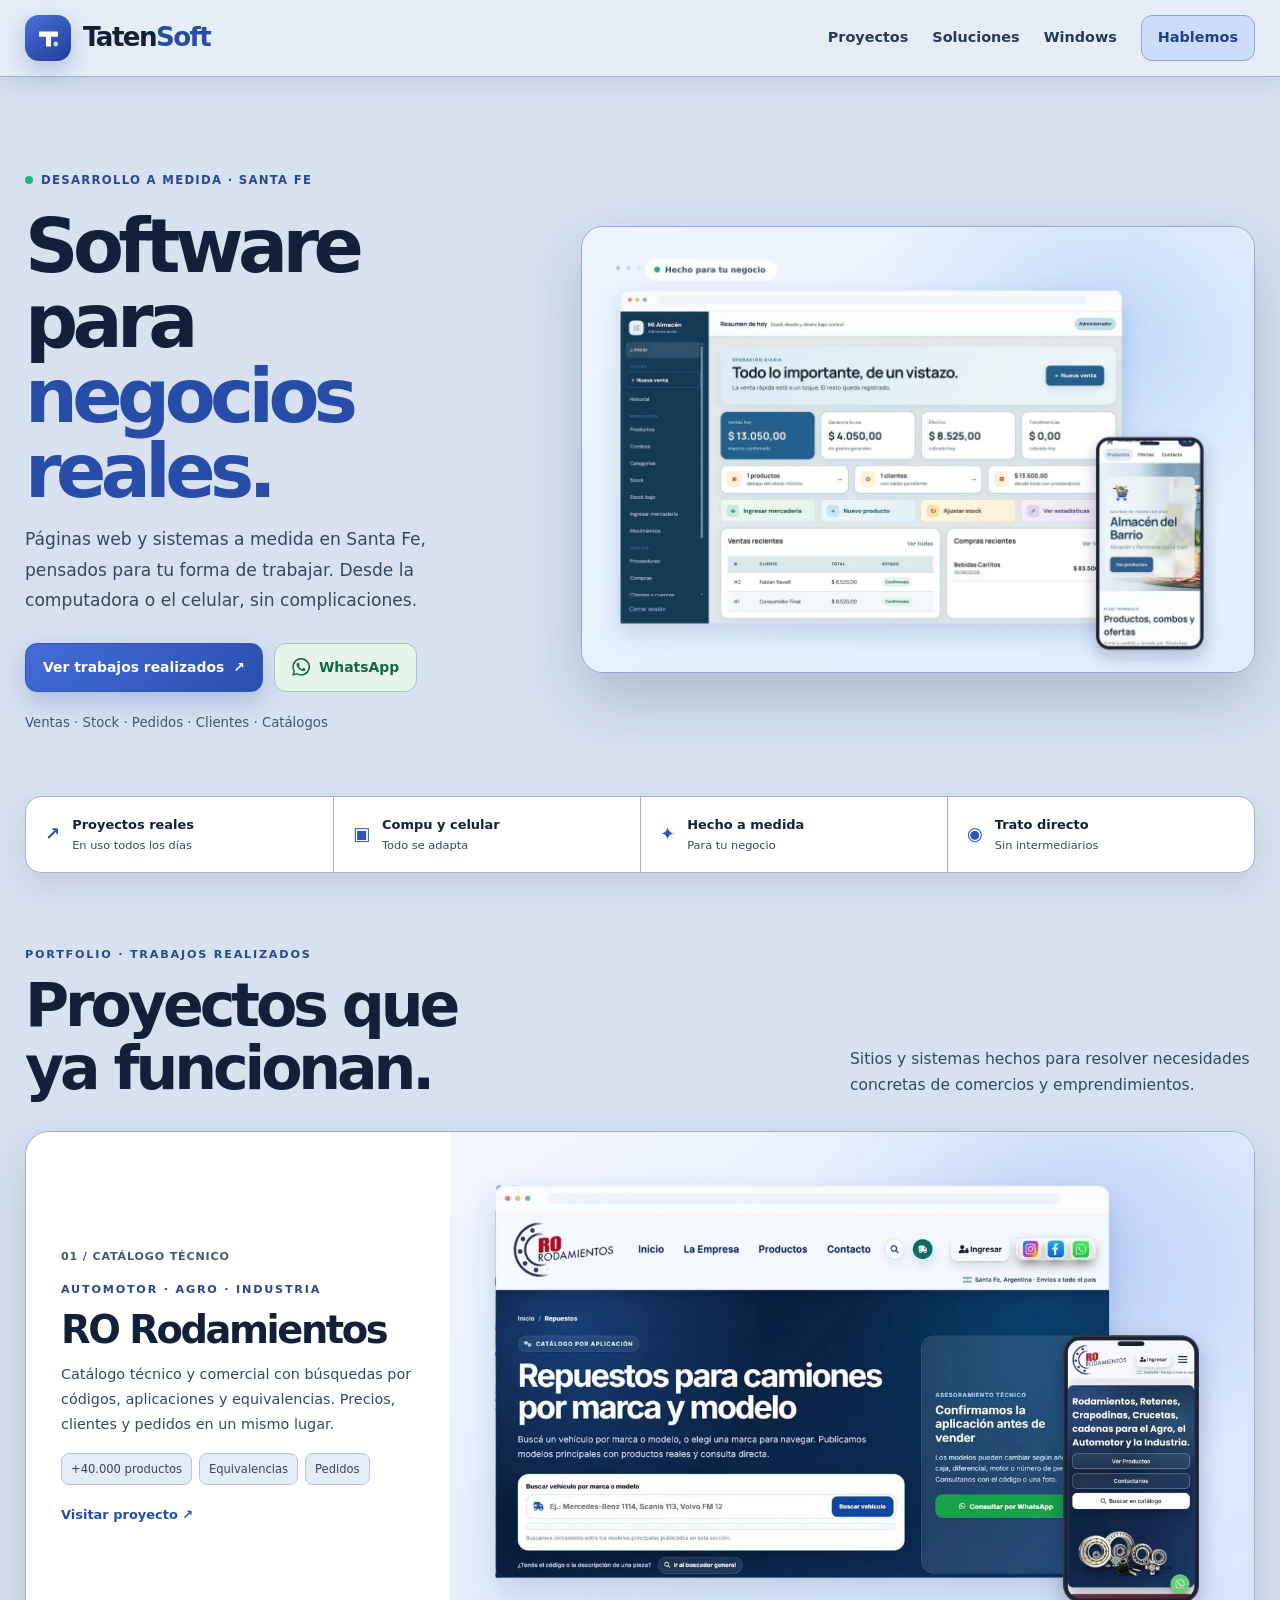
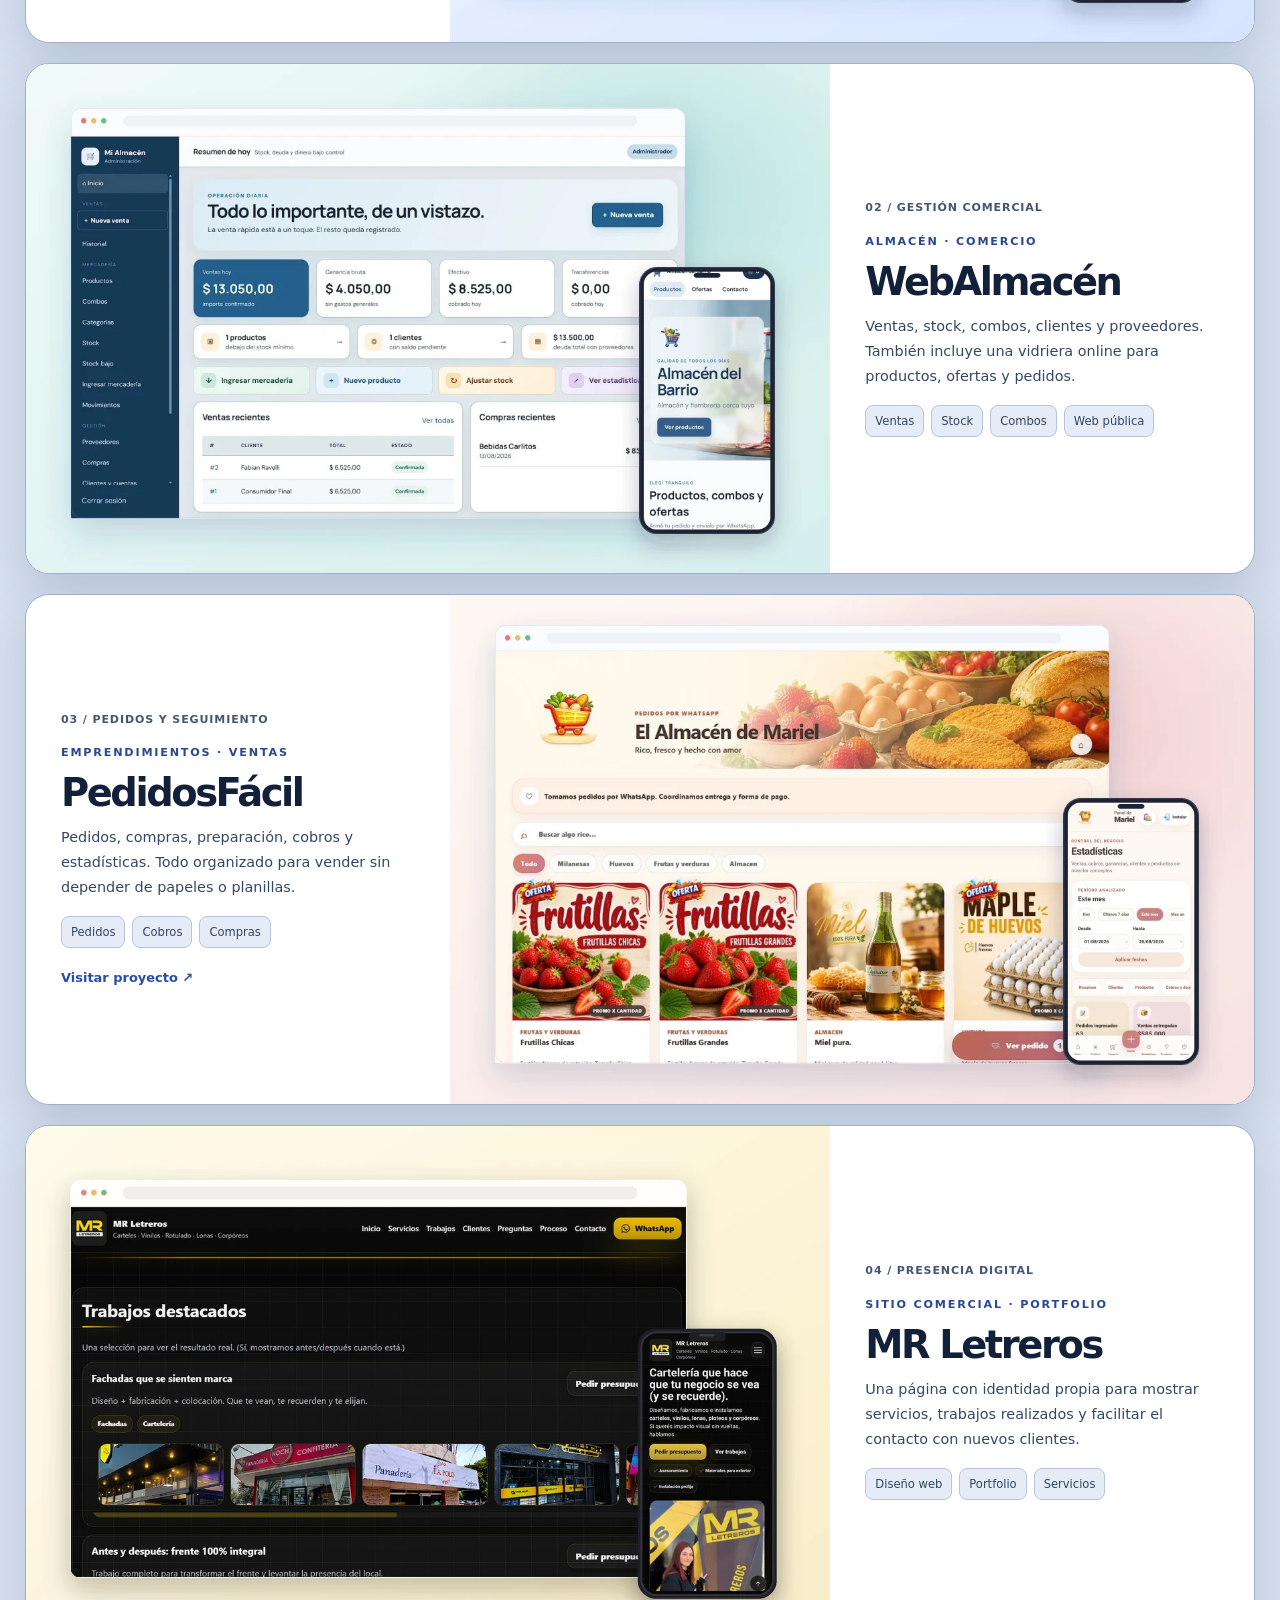
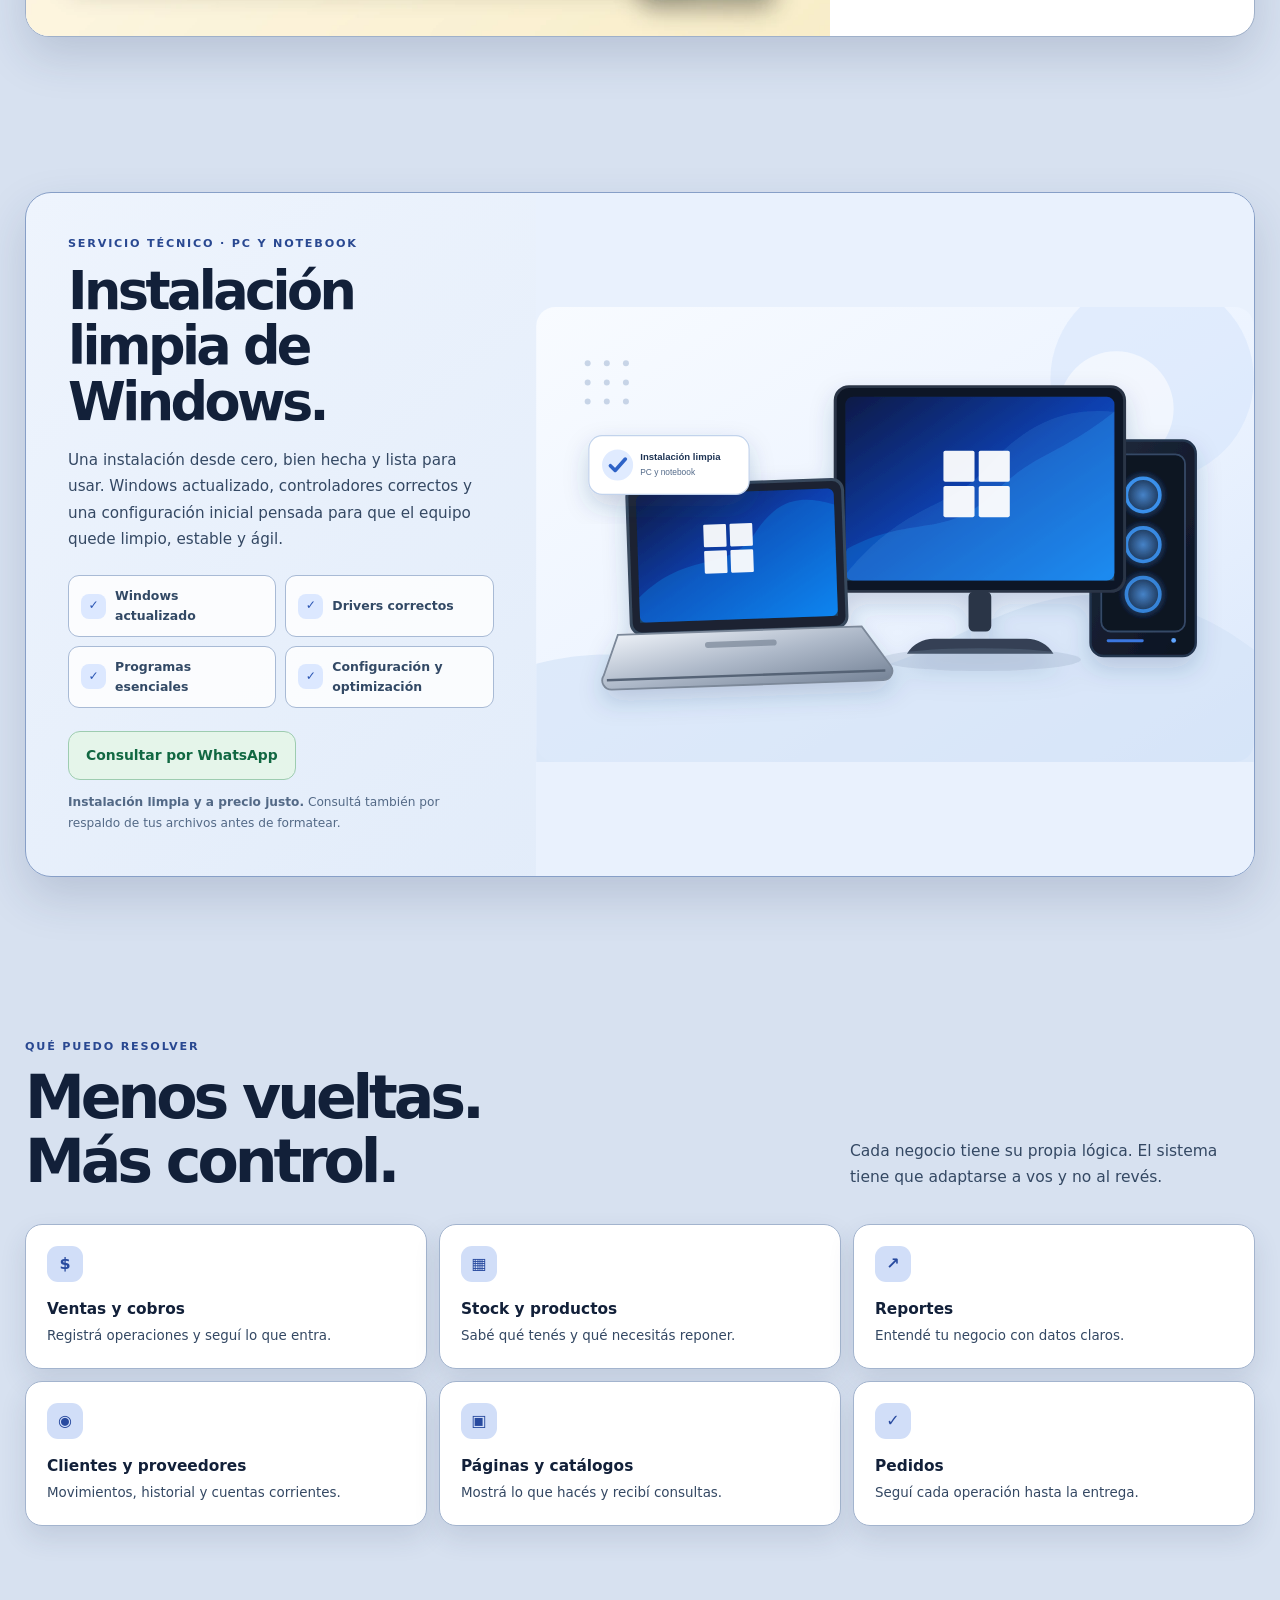
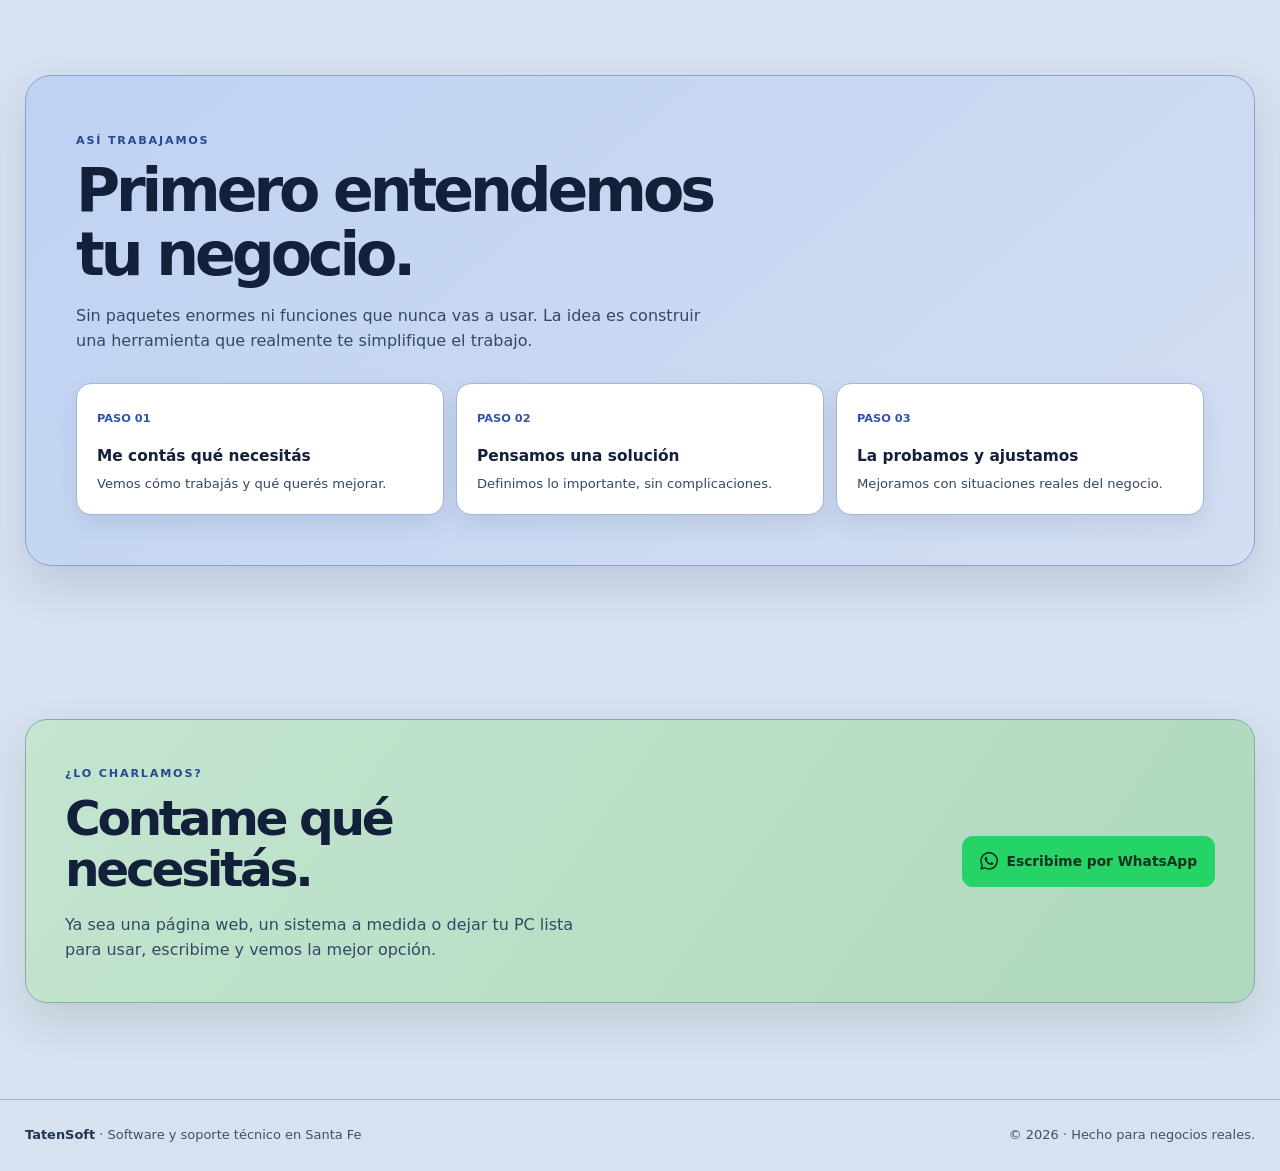
==== commit 2fda6367: "feat: sumar instalación limpia de Windows y mejorar SEO" ====
--- a/index.html
+++ b/index.html
@@ -3,8 +3,8 @@
 <head>
   <meta charset="utf-8">
   <meta name="viewport" content="width=device-width, initial-scale=1">
-  <title>TatenSoft | Desarrollo web y software a medida en Santa Fe</title>
-  <meta name="description" content="Desarrollo de páginas web y software a medida en Santa Fe, Argentina. Sistemas de ventas, stock, pedidos y catálogos para comercios y emprendimientos.">
+  <title>TatenSoft | Desarrollo web, software y soporte técnico en Santa Fe</title>
+  <meta name="description" content="Desarrollo de páginas web, software a medida e instalación limpia de Windows en Santa Fe. Sistemas para comercios y soporte para PC y notebooks.">
   <meta name="robots" content="index, follow, max-image-preview:large">
   <meta name="theme-color" content="#eaf0fa">
   <link rel="canonical" href="https://fabiantatengue.github.io/WebTatenSoft/">
@@ -14,16 +14,16 @@
   <meta property="og:type" content="website">
   <meta property="og:locale" content="es_AR">
   <meta property="og:site_name" content="TatenSoft">
-  <meta property="og:title" content="TatenSoft | Desarrollo web y software a medida en Santa Fe">
-  <meta property="og:description" content="Desarrollo de páginas web y software a medida en Santa Fe, Argentina. Sistemas de ventas, stock, pedidos y catálogos para comercios y emprendimientos.">
+  <meta property="og:title" content="TatenSoft | Desarrollo web, software y soporte técnico en Santa Fe">
+  <meta property="og:description" content="Desarrollo web, software a medida e instalación limpia de Windows para PC y notebooks en Santa Fe.">
   <meta property="og:url" content="https://fabiantatengue.github.io/WebTatenSoft/">
   <meta property="og:image" content="https://fabiantatengue.github.io/WebTatenSoft/assets/presentacion-principal.webp">
   <meta property="og:image:width" content="1360">
   <meta property="og:image:height" content="900">
   <meta property="og:image:alt" content="Sistemas y páginas web de TatenSoft en computadora y celular">
   <meta name="twitter:card" content="summary_large_image">
-  <meta name="twitter:title" content="TatenSoft | Desarrollo web y software a medida en Santa Fe">
-  <meta name="twitter:description" content="Desarrollo de páginas web y software a medida en Santa Fe, Argentina. Sistemas de ventas, stock, pedidos y catálogos para comercios y emprendimientos.">
+  <meta name="twitter:title" content="TatenSoft | Desarrollo web, software y soporte técnico en Santa Fe">
+  <meta name="twitter:description" content="Desarrollo web, software a medida e instalación limpia de Windows para PC y notebooks en Santa Fe.">
   <meta name="twitter:image" content="https://fabiantatengue.github.io/WebTatenSoft/assets/presentacion-principal.webp">
   <script type="application/ld+json">
     {
@@ -34,11 +34,9 @@
           "@id": "https://fabiantatengue.github.io/WebTatenSoft/#sitio",
           "url": "https://fabiantatengue.github.io/WebTatenSoft/",
           "name": "TatenSoft",
-          "description": "Desarrollo de páginas web y software a medida en Santa Fe, Argentina. Sistemas de ventas, stock, pedidos y catálogos para comercios y emprendimientos.",
+          "description": "Desarrollo web, software a medida e instalación limpia de Windows en Santa Fe.",
           "inLanguage": "es-AR",
-          "publisher": {
-            "@id": "https://fabiantatengue.github.io/WebTatenSoft/#negocio"
-          }
+          "publisher": { "@id": "https://fabiantatengue.github.io/WebTatenSoft/#negocio" }
         },
         {
           "@type": "ProfessionalService",
@@ -47,7 +45,7 @@
           "url": "https://fabiantatengue.github.io/WebTatenSoft/",
           "image": "https://fabiantatengue.github.io/WebTatenSoft/assets/presentacion-principal.webp",
           "telephone": "+5493425052154",
-          "description": "Desarrollo de páginas web y software a medida en Santa Fe, Argentina. Sistemas de ventas, stock, pedidos y catálogos para comercios y emprendimientos.",
+          "description": "Desarrollo de páginas web, software a medida y soporte técnico con instalación limpia de Windows para PC y notebooks en Santa Fe, Argentina.",
           "address": {
             "@type": "PostalAddress",
             "addressLocality": "Santa Fe",
@@ -55,14 +53,8 @@
             "addressCountry": "AR"
           },
           "areaServed": [
-            {
-              "@type": "City",
-              "name": "Santa Fe"
-            },
-            {
-              "@type": "Country",
-              "name": "Argentina"
-            }
+            { "@type": "City", "name": "Santa Fe" },
+            { "@type": "Country", "name": "Argentina" }
           ],
           "contactPoint": {
             "@type": "ContactPoint",
@@ -72,36 +64,13 @@
           },
           "hasOfferCatalog": {
             "@type": "OfferCatalog",
-            "name": "Desarrollo web y software para comercios",
+            "name": "Desarrollo web, software y soporte técnico",
             "itemListElement": [
-              {
-                "@type": "Offer",
-                "itemOffered": {
-                  "@type": "Service",
-                  "name": "Desarrollo de páginas web en Santa Fe"
-                }
-              },
-              {
-                "@type": "Offer",
-                "itemOffered": {
-                  "@type": "Service",
-                  "name": "Software de gestión a medida para comercios"
-                }
-              },
-              {
-                "@type": "Offer",
-                "itemOffered": {
-                  "@type": "Service",
-                  "name": "Sistemas de ventas, stock y pedidos"
-                }
-              },
-              {
-                "@type": "Offer",
-                "itemOffered": {
-                  "@type": "Service",
-                  "name": "Catálogos digitales y tiendas online"
-                }
-              }
+              { "@type": "Offer", "itemOffered": { "@type": "Service", "name": "Desarrollo de páginas web en Santa Fe" } },
+              { "@type": "Offer", "itemOffered": { "@type": "Service", "name": "Software de gestión a medida para comercios" } },
+              { "@type": "Offer", "itemOffered": { "@type": "Service", "name": "Sistemas de ventas, stock y pedidos" } },
+              { "@type": "Offer", "itemOffered": { "@type": "Service", "name": "Catálogos digitales y tiendas online" } },
+              { "@type": "Offer", "itemOffered": { "@type": "Service", "name": "Instalación limpia de Windows para PC y notebooks" } }
             ]
           }
         },
@@ -109,15 +78,11 @@
           "@type": "WebPage",
           "@id": "https://fabiantatengue.github.io/WebTatenSoft/#pagina",
           "url": "https://fabiantatengue.github.io/WebTatenSoft/",
-          "name": "TatenSoft | Desarrollo web y software a medida en Santa Fe",
-          "description": "Desarrollo de páginas web y software a medida en Santa Fe, Argentina. Sistemas de ventas, stock, pedidos y catálogos para comercios y emprendimientos.",
+          "name": "TatenSoft | Desarrollo web, software y soporte técnico en Santa Fe",
+          "description": "Desarrollo web, software a medida e instalación limpia de Windows en Santa Fe.",
           "inLanguage": "es-AR",
-          "isPartOf": {
-            "@id": "https://fabiantatengue.github.io/WebTatenSoft/#sitio"
-          },
-          "about": {
-            "@id": "https://fabiantatengue.github.io/WebTatenSoft/#negocio"
-          },
+          "isPartOf": { "@id": "https://fabiantatengue.github.io/WebTatenSoft/#sitio" },
+          "about": { "@id": "https://fabiantatengue.github.io/WebTatenSoft/#negocio" },
           "primaryImageOfPage": {
             "@type": "ImageObject",
             "url": "https://fabiantatengue.github.io/WebTatenSoft/assets/presentacion-principal.webp",
@@ -154,7 +119,7 @@
     .brand strong { color: var(--blue); }
     .brand-icon { display: grid; width: 46px; height: 46px; place-items: center; border-radius: 14px; background: linear-gradient(145deg, #486fdb, #223e94); box-shadow: 0 9px 23px rgba(46, 78, 177, .29); }
     .brand-icon svg { width: 29px; height: 29px; }
-    .navigation { display: flex; align-items: center; gap: 28px; color: #354963; font-size: .9rem; font-weight: 660; }
+    .navigation { display: flex; align-items: center; gap: 24px; color: #354963; font-size: .9rem; font-weight: 660; }
     .navigation-contact { padding: 10px 16px; border: 1px solid #a9bbe8; border-radius: 11px; background: #dee8ff; color: #24469f; }
 
     .hero { padding: 89px 0 63px; }
@@ -200,6 +165,19 @@
     .project-artwork { display: grid; min-width: 0; align-items: center; background: #eef3fb; }
     .project-artwork img { width: 100%; height: auto; object-fit: contain; }
 
+    .windows-service { padding-top: 88px; }
+    .windows-card { display: grid; grid-template-columns: .83fr 1.17fr; overflow: hidden; border: 1px solid #9db5dc; border-radius: 26px; background: linear-gradient(140deg, #f9fbff, #e8f0fc); box-shadow: 0 18px 44px rgba(38, 62, 105, .14); }
+    .windows-copy { display: flex; flex-direction: column; justify-content: center; min-width: 0; padding: 42px; }
+    .windows-copy h2 { margin-top: 10px; font-size: clamp(2.3rem, 4.1vw, 3.7rem); }
+    .windows-copy > p { max-width: 520px; margin: 17px 0 0; color: var(--muted); font-size: .95rem; line-height: 1.75; }
+    .windows-points { display: grid; grid-template-columns: repeat(2, minmax(0, 1fr)); gap: 9px; margin-top: 22px; }
+    .windows-point { display: flex; min-width: 0; align-items: center; gap: 9px; padding: 10px 12px; border: 1px solid #bfcee5; border-radius: 11px; background: rgba(255,255,255,.74); color: #324965; font-size: .78rem; font-weight: 650; }
+    .windows-point b { display: grid; flex: 0 0 25px; width: 25px; height: 25px; place-items: center; border-radius: 8px; background: #dce8ff; color: #2d57b4; font-size: .76rem; }
+    .windows-copy .buttons { margin-top: 23px; }
+    .windows-note { margin-top: 12px !important; color: #536986 !important; font-size: .76rem !important; }
+    .windows-artwork { display: grid; min-width: 0; align-items: center; background: #e9f1fd; }
+    .windows-artwork img { width: 100%; height: auto; object-fit: contain; }
+
     .solutions { padding-top: 88px; }
     .solution-grid { display: grid; grid-template-columns: repeat(3, 1fr); gap: 12px; margin-top: 29px; }
     .solution { padding: 21px; border: 1px solid var(--line); border-radius: 17px; background: white; box-shadow: 0 9px 23px rgba(45, 68, 107, .075); }
@@ -219,7 +197,7 @@
     .contact { padding: 86px 0 96px; }
     .contact-box { display: flex; align-items: center; justify-content: space-between; gap: 24px; padding: 39px; border: 1px solid #a0cdb0; border-radius: 22px; background: linear-gradient(125deg, #dbf1e3, #cae8d5); box-shadow: 0 14px 36px rgba(39, 95, 63, .085); }
     .contact-box h2 { font-size: clamp(2.1rem, 3.8vw, 3.35rem); }
-    .contact-box p { max-width: 515px; margin-bottom: 0; color: var(--muted); }
+    .contact-box p { max-width: 545px; margin-bottom: 0; color: var(--muted); }
     .contact-button { display: inline-flex; flex: 0 0 auto; min-height: 51px; align-items: center; gap: 9px; padding: 0 18px; border-radius: 11px; background: #25d366; color: #11341f; font-size: .86rem; font-weight: 760; }
 
     footer { border-top: 1px solid var(--line); }
@@ -227,7 +205,7 @@
     .footer-inner strong { color: #213550; }
 
     @media (hover: hover) and (pointer: fine) {
-      .brand-icon, .button, .navigation-contact, .contact-button, .highlight, .highlight-icon, .project, .project-artwork img, .hero-artwork, .hero-artwork img, .solution, .solution-icon, .step, .tag, .project-link { transition: transform .32s cubic-bezier(.22, 1, .36, 1), box-shadow .32s ease, border-color .28s ease, background-color .28s ease, color .28s ease; }
+      .brand-icon, .button, .navigation-contact, .contact-button, .highlight, .highlight-icon, .project, .project-artwork img, .hero-artwork, .hero-artwork img, .windows-card, .windows-artwork img, .windows-point, .solution, .solution-icon, .step, .tag, .project-link { transition: transform .32s cubic-bezier(.22, 1, .36, 1), box-shadow .32s ease, border-color .28s ease, background-color .28s ease, color .28s ease; }
       .brand:hover .brand-icon { transform: translateY(-2px) rotate(-5deg); }
       .navigation > a:not(.navigation-contact) { position: relative; }
       .navigation > a:not(.navigation-contact)::after { position: absolute; right: 0; bottom: -6px; left: 0; height: 2px; border-radius: 2px; background: var(--blue); content: ""; transform: scaleX(0); transform-origin: left; transition: transform .25s ease; }
@@ -246,12 +224,16 @@
       .project:hover .project-artwork img { transform: scale(1.025); }
       .project-link:hover { color: #183c95; transform: translateX(4px); }
       .tag:hover { border-color: #849bc4; transform: translateY(-2px); }
+      .windows-card:hover { transform: translateY(-5px); box-shadow: 0 25px 53px rgba(34, 53, 89, .19); }
+      .windows-card:hover .windows-artwork img { transform: scale(1.018); }
+      .windows-point:hover { border-color: #8fa9d0; transform: translateY(-2px); background: #fff; }
       .solution:hover { border-color: #819bc9; transform: translateY(-5px); box-shadow: 0 17px 35px rgba(40, 59, 93, .17); }
       .solution:hover .solution-icon { transform: rotate(-7deg) scale(1.09); }
       .step:hover { border-color: #829dca; transform: translateY(-4px); box-shadow: 0 15px 28px rgba(48, 68, 105, .16); }
       .motion-ready .reveal { opacity: 0; transform: translateY(22px); transition: opacity .58s ease, transform .58s cubic-bezier(.22, 1, .36, 1); transition-delay: var(--reveal-delay, 0ms); }
       .motion-ready .reveal.is-visible { opacity: 1; transform: translateY(0); }
       .motion-ready .project.reveal.is-visible:hover { transform: translateY(-5px); }
+      .motion-ready .windows-card.reveal.is-visible:hover { transform: translateY(-5px); }
       .motion-ready .solution.reveal.is-visible:hover { transform: translateY(-5px); }
       .motion-ready .step.reveal.is-visible:hover { transform: translateY(-4px); }
       .motion-ready .hero-artwork.reveal.is-visible:hover { transform: translateY(-4px); }
@@ -265,7 +247,6 @@
         --blue: #284da9;
         --line: #a3b4ce;
       }
-
       .header { border-bottom-color: #a1b3ce; background: rgba(230, 237, 247, .98); box-shadow: 0 7px 22px rgba(39, 58, 91, .1); }
       .navigation { color: #273b56; }
       .navigation-contact { border-color: #90a6d4; background: #cddcfa; color: #203f8e; }
@@ -276,6 +257,8 @@
       .project { border-color: #9fb0c9; box-shadow: 0 19px 45px rgba(34, 53, 89, .17); }
       .project-index { color: #445772; }
       .tag { border-color: #b6c5da; background: #e5ecf7; color: #344763; }
+      .windows-card { border-color: #879fc7; background: linear-gradient(140deg, #eef4fd, #dce8f8); box-shadow: 0 20px 46px rgba(35, 56, 96, .17); }
+      .windows-point { border-color: #a8bad5; background: rgba(255,255,255,.82); }
       .solution { border-color: #a3b4ce; box-shadow: 0 12px 27px rgba(40, 59, 93, .12); }
       .solution-icon { background: #d1def8; color: #284a9f; }
       .method-box { border-color: #88a2cd; background: linear-gradient(140deg, #bfd2f2, #d2def2); box-shadow: 0 19px 43px rgba(37, 60, 102, .15); }
@@ -294,6 +277,8 @@
       .project, .project:nth-child(even) { grid-template-columns: 1fr; }
       .project:nth-child(even) .project-copy { order: 0; }
       .project-copy { padding: 28px; }
+      .windows-card { grid-template-columns: 1fr; }
+      .windows-copy { padding: 32px 28px; }
       .solution-grid { grid-template-columns: repeat(2, 1fr); }
       .contact-box { align-items: flex-start; flex-direction: column; }
     }
@@ -322,6 +307,13 @@
       .project { border-radius: 18px; }
       .project-copy { padding: 23px 20px; }
       .project-copy h3 { font-size: 2.03rem; }
+      .windows-service { padding-top: 69px; }
+      .windows-card { border-radius: 18px; }
+      .windows-copy { padding: 25px 20px; }
+      .windows-copy h2 { font-size: clamp(2.15rem, 9.5vw, 3rem); }
+      .windows-copy > p { font-size: .88rem; }
+      .windows-points { grid-template-columns: 1fr; gap: 7px; margin-top: 18px; }
+      .windows-point { padding: 9px 10px; }
       .solution-grid { gap: 9px; }
       .solution { min-width: 0; padding: 15px 12px; }
       .solution h3 { font-size: .85rem; }
@@ -345,14 +337,14 @@
   <header class="header">
     <div class="container header-inner">
       <a class="brand" href="#inicio" aria-label="Inicio de TatenSoft"><span class="brand-icon" aria-hidden="true"><svg viewBox="0 0 40 40" fill="none"><path d="M7 10.5h26v7H23.5V31h-7V17.5H7v-7Z" fill="white"/><rect x="27" y="24" width="6" height="7" rx="3" fill="#C8DEFF"/></svg></span><span>Taten<strong>Soft</strong></span></a>
-      <nav class="navigation" aria-label="Navegación principal"><a href="#proyectos">Proyectos</a><a href="#soluciones">Soluciones</a><a class="navigation-contact" href="https://wa.me/5493425052154?text=Hola%20TatenSoft%2C%20quiero%20consultarte%20por%20un%20software%20para%20mi%20negocio." target="_blank" rel="noopener">Hablemos</a></nav>
+      <nav class="navigation" aria-label="Navegación principal"><a href="#proyectos">Proyectos</a><a href="#soluciones">Soluciones</a><a href="#windows">Windows</a><a class="navigation-contact" href="https://wa.me/5493425052154?text=Hola%20TatenSoft%2C%20quiero%20hacer%20una%20consulta." target="_blank" rel="noopener">Hablemos</a></nav>
     </div>
   </header>
 
   <main id="inicio">
     <section class="hero">
       <div class="container hero-grid">
-        <div class="hero-copy"><span class="eyebrow">Desarrollo a medida · Santa Fe</span><h1>Software para <span>negocios reales.</span></h1><p class="intro">Páginas web y sistemas a medida en Santa Fe, pensados para tu forma de trabajar. Desde la computadora o el celular, sin complicaciones.</p><div class="buttons"><a class="button button-primary" href="#proyectos">Ver trabajos realizados <span aria-hidden="true">↗</span></a><a class="button button-whatsapp" href="https://wa.me/5493425052154?text=Hola%20TatenSoft%2C%20quiero%20consultarte%20por%20un%20software%20para%20mi%20negocio." target="_blank" rel="noopener"><svg viewBox="0 0 24 24" fill="currentColor" aria-hidden="true"><path d="M20.5 3.45A11.8 11.8 0 0 0 .34 11.8c0 2.08.54 4.1 1.57 5.88L.24 23.76l6.25-1.64a11.8 11.8 0 0 0 5.64 1.44h.01A11.8 11.8 0 0 0 20.5 3.45Zm-8.36 18.12h-.01a9.77 9.77 0 0 1-4.98-1.37l-.36-.22-3.71.97.99-3.61-.24-.37a9.77 9.77 0 1 1 8.31 4.6Zm5.36-7.32c-.29-.15-1.74-.86-2.01-.96-.27-.1-.46-.15-.66.15-.2.29-.76.95-.93 1.15-.17.19-.34.22-.63.07-.3-.15-1.25-.46-2.38-1.47-.88-.78-1.47-1.75-1.64-2.04-.17-.3-.02-.45.13-.6.13-.13.29-.34.44-.51.15-.17.2-.29.3-.49.09-.19.04-.37-.03-.51-.07-.15-.66-1.59-.9-2.17-.24-.57-.48-.49-.66-.5h-.56c-.2 0-.52.07-.79.36-.27.29-1.03 1.01-1.03 2.46 0 1.44 1.05 2.84 1.2 3.04.15.19 2.06 3.14 5 4.41.7.3 1.25.48 1.67.61.7.22 1.33.19 1.83.12.56-.08 1.74-.71 1.98-1.4.25-.69.25-1.27.17-1.39-.07-.12-.26-.19-.55-.33Z"/></svg>WhatsApp</a></div><p class="hero-caption">Ventas · Stock · Pedidos · Clientes · Catálogos</p></div>
+        <div class="hero-copy"><span class="eyebrow">Desarrollo a medida · Santa Fe</span><h1>Software para <span>negocios reales.</span></h1><p class="intro">Páginas web y sistemas a medida en Santa Fe, pensados para tu forma de trabajar. Desde la computadora o el celular, sin complicaciones.</p><div class="buttons"><a class="button button-primary" href="#proyectos">Ver trabajos realizados <span aria-hidden="true">↗</span></a><a class="button button-whatsapp" href="https://wa.me/5493425052154?text=Hola%20TatenSoft%2C%20quiero%20hacer%20una%20consulta." target="_blank" rel="noopener"><svg viewBox="0 0 24 24" fill="currentColor" aria-hidden="true"><path d="M20.5 3.45A11.8 11.8 0 0 0 .34 11.8c0 2.08.54 4.1 1.57 5.88L.24 23.76l6.25-1.64a11.8 11.8 0 0 0 5.64 1.44h.01A11.8 11.8 0 0 0 20.5 3.45Zm-8.36 18.12h-.01a9.77 9.77 0 0 1-4.98-1.37l-.36-.22-3.71.97.99-3.61-.24-.37a9.77 9.77 0 1 1 8.31 4.6Zm5.36-7.32c-.29-.15-1.74-.86-2.01-.96-.27-.1-.46-.15-.66.15-.2.29-.76.95-.93 1.15-.17.19-.34.22-.63.07-.3-.15-1.25-.46-2.38-1.47-.88-.78-1.47-1.75-1.64-2.04-.17-.3-.02-.45.13-.6.13-.13.29-.34.44-.51.15-.17.2-.29.3-.49.09-.19.04-.37-.03-.51-.07-.15-.66-1.59-.9-2.17-.24-.57-.48-.49-.66-.5h-.56c-.2 0-.52.07-.79.36-.27.29-1.03 1.01-1.03 2.46 0 1.44 1.05 2.84 1.2 3.04.15.19 2.06 3.14 5 4.41.7.3 1.25.48 1.67.61.7.22 1.33.19 1.83.12.56-.08 1.74-.71 1.98-1.4.25-.69.25-1.27.17-1.39-.07-.12-.26-.19-.55-.33Z"/></svg>WhatsApp</a></div><p class="hero-caption">Ventas · Stock · Pedidos · Clientes · Catálogos</p></div>
         <div class="hero-artwork"><img src="assets/presentacion-principal.webp" width="1360" height="900" fetchpriority="high" decoding="async" alt="Sistema WebAlmacén en computadora y celular, con ambas pantallas completas"></div>
       </div>
     </section>
@@ -370,21 +362,40 @@
       </div>
     </section>
 
+    <section class="windows-service" id="windows">
+      <div class="container windows-card">
+        <div class="windows-copy">
+          <span class="kicker">Servicio técnico · PC y notebook</span>
+          <h2>Instalación limpia de Windows.</h2>
+          <p>Una instalación desde cero, bien hecha y lista para usar. Windows actualizado, controladores correctos y una configuración inicial pensada para que el equipo quede limpio, estable y ágil.</p>
+          <div class="windows-points">
+            <span class="windows-point"><b>✓</b>Windows actualizado</span>
+            <span class="windows-point"><b>✓</b>Drivers correctos</span>
+            <span class="windows-point"><b>✓</b>Programas esenciales</span>
+            <span class="windows-point"><b>✓</b>Configuración y optimización</span>
+          </div>
+          <div class="buttons"><a class="button button-whatsapp" href="https://wa.me/5493425052154?text=Hola%20TatenSoft%2C%20quiero%20consultar%20por%20una%20instalaci%C3%B3n%20limpia%20de%20Windows." target="_blank" rel="noopener">Consultar por WhatsApp</a></div>
+          <p class="windows-note"><strong>Instalación limpia y a precio justo.</strong> Consultá también por respaldo de tus archivos antes de formatear.</p>
+        </div>
+        <div class="windows-artwork"><img src="assets/windows-instalacion.svg" width="1200" height="760" loading="lazy" decoding="async" alt="PC de escritorio y notebook preparadas para una instalación limpia de Windows"></div>
+      </div>
+    </section>
+
     <section class="solutions" id="soluciones"><div class="container"><div class="heading"><div><span class="kicker">Qué puedo resolver</span><h2>Menos vueltas.<br>Más control.</h2></div><p>Cada negocio tiene su propia lógica. El sistema tiene que adaptarse a vos y no al revés.</p></div><div class="solution-grid"><article class="solution"><span class="solution-icon" aria-hidden="true">$</span><h3>Ventas y cobros</h3><p>Registrá operaciones y seguí lo que entra.</p></article><article class="solution"><span class="solution-icon" aria-hidden="true">▦</span><h3>Stock y productos</h3><p>Sabé qué tenés y qué necesitás reponer.</p></article><article class="solution"><span class="solution-icon" aria-hidden="true">↗</span><h3>Reportes</h3><p>Entendé tu negocio con datos claros.</p></article><article class="solution"><span class="solution-icon" aria-hidden="true">◉</span><h3>Clientes y proveedores</h3><p>Movimientos, historial y cuentas corrientes.</p></article><article class="solution"><span class="solution-icon" aria-hidden="true">▣</span><h3>Páginas y catálogos</h3><p>Mostrá lo que hacés y recibí consultas.</p></article><article class="solution"><span class="solution-icon" aria-hidden="true">✓</span><h3>Pedidos</h3><p>Seguí cada operación hasta la entrega.</p></article></div></div></section>
 
     <section class="method"><div class="container method-box"><span class="kicker">Así trabajamos</span><h2>Primero entendemos<br>tu negocio.</h2><p>Sin paquetes enormes ni funciones que nunca vas a usar. La idea es construir una herramienta que realmente te simplifique el trabajo.</p><div class="steps"><article class="step"><span class="step-number">PASO 01</span><h3>Me contás qué necesitás</h3><p>Vemos cómo trabajás y qué querés mejorar.</p></article><article class="step"><span class="step-number">PASO 02</span><h3>Pensamos una solución</h3><p>Definimos lo importante, sin complicaciones.</p></article><article class="step"><span class="step-number">PASO 03</span><h3>La probamos y ajustamos</h3><p>Mejoramos con situaciones reales del negocio.</p></article></div></div></section>
 
-    <section class="contact" id="contacto"><div class="container contact-box"><div><span class="kicker">¿Lo charlamos?</span><h2>Tu negocio puede<br>funcionar mejor.</h2><p>Contame qué necesitás y vemos cómo simplificar tu trabajo.</p></div><a class="contact-button" href="https://wa.me/5493425052154?text=Hola%20TatenSoft%2C%20quiero%20consultarte%20por%20un%20software%20para%20mi%20negocio." target="_blank" rel="noopener"><svg viewBox="0 0 24 24" fill="currentColor" aria-hidden="true"><path d="M20.5 3.45A11.8 11.8 0 0 0 .34 11.8c0 2.08.54 4.1 1.57 5.88L.24 23.76l6.25-1.64a11.8 11.8 0 0 0 5.64 1.44h.01A11.8 11.8 0 0 0 20.5 3.45Zm-8.36 18.12h-.01a9.77 9.77 0 0 1-4.98-1.37l-.36-.22-3.71.97.99-3.61-.24-.37a9.77 9.77 0 1 1 8.31 4.6Zm5.36-7.32c-.29-.15-1.74-.86-2.01-.96-.27-.1-.46-.15-.66.15-.2.29-.76.95-.93 1.15-.17.19-.34.22-.63.07-.3-.15-1.25-.46-2.38-1.47-.88-.78-1.47-1.75-1.64-2.04-.17-.3-.02-.45.13-.6.13-.13.29-.34.44-.51.15-.17.2-.29.3-.49.09-.19.04-.37-.03-.51-.07-.15-.66-1.59-.9-2.17-.24-.57-.48-.49-.66-.5h-.56c-.2 0-.52.07-.79.36-.27.29-1.03 1.01-1.03 2.46 0 1.44 1.05 2.84 1.2 3.04.15.19 2.06 3.14 5 4.41.7.3 1.25.48 1.67.61.7.22 1.33.19 1.83.12.56-.08 1.74-.71 1.98-1.4.25-.69.25-1.27.17-1.39-.07-.12-.26-.19-.55-.33Z"/></svg>Escribime por WhatsApp</a></div></section>
+    <section class="contact" id="contacto"><div class="container contact-box"><div><span class="kicker">¿Lo charlamos?</span><h2>Contame qué<br>necesitás.</h2><p>Ya sea una página web, un sistema a medida o dejar tu PC lista para usar, escribime y vemos la mejor opción.</p></div><a class="contact-button" href="https://wa.me/5493425052154?text=Hola%20TatenSoft%2C%20quiero%20hacer%20una%20consulta." target="_blank" rel="noopener"><svg viewBox="0 0 24 24" fill="currentColor" aria-hidden="true"><path d="M20.5 3.45A11.8 11.8 0 0 0 .34 11.8c0 2.08.54 4.1 1.57 5.88L.24 23.76l6.25-1.64a11.8 11.8 0 0 0 5.64 1.44h.01A11.8 11.8 0 0 0 20.5 3.45Zm-8.36 18.12h-.01a9.77 9.77 0 0 1-4.98-1.37l-.36-.22-3.71.97.99-3.61-.24-.37a9.77 9.77 0 1 1 8.31 4.6Zm5.36-7.32c-.29-.15-1.74-.86-2.01-.96-.27-.1-.46-.15-.66.15-.2.29-.76.95-.93 1.15-.17.19-.34.22-.63.07-.3-.15-1.25-.46-2.38-1.47-.88-.78-1.47-1.75-1.64-2.04-.17-.3-.02-.45.13-.6.13-.13.29-.34.44-.51.15-.17.2-.29.3-.49.09-.19.04-.37-.03-.51-.07-.15-.66-1.59-.9-2.17-.24-.57-.48-.49-.66-.5h-.56c-.2 0-.52.07-.79.36-.27.29-1.03 1.01-1.03 2.46 0 1.44 1.05 2.84 1.2 3.04.15.19 2.06 3.14 5 4.41.7.3 1.25.48 1.67.61.7.22 1.33.19 1.83.12.56-.08 1.74-.71 1.98-1.4.25-.69.25-1.27.17-1.39-.07-.12-.26-.19-.55-.33Z"/></svg>Escribime por WhatsApp</a></div></section>
   </main>
 
-  <footer><div class="container footer-inner"><span><strong>TatenSoft</strong> · Software desarrollado en Santa Fe</span><span>© 2026 · Hecho para negocios reales.</span></div></footer>
+  <footer><div class="container footer-inner"><span><strong>TatenSoft</strong> · Software y soporte técnico en Santa Fe</span><span>© 2026 · Hecho para negocios reales.</span></div></footer>
   <script>
     (() => {
       const canAnimate = window.matchMedia("(hover: hover) and (pointer: fine)").matches;
       const reduceMotion = window.matchMedia("(prefers-reduced-motion: reduce)").matches;
       if (!canAnimate || reduceMotion || !("IntersectionObserver" in window)) return;
 
-      const elements = document.querySelectorAll(".hero-copy, .hero-artwork, .highlights, .heading, .project, .solution, .method-box, .step, .contact-box");
+      const elements = document.querySelectorAll(".hero-copy, .hero-artwork, .highlights, .heading, .project, .windows-card, .solution, .method-box, .step, .contact-box");
       document.documentElement.classList.add("motion-ready");
 
       const observer = new IntersectionObserver(entries => {
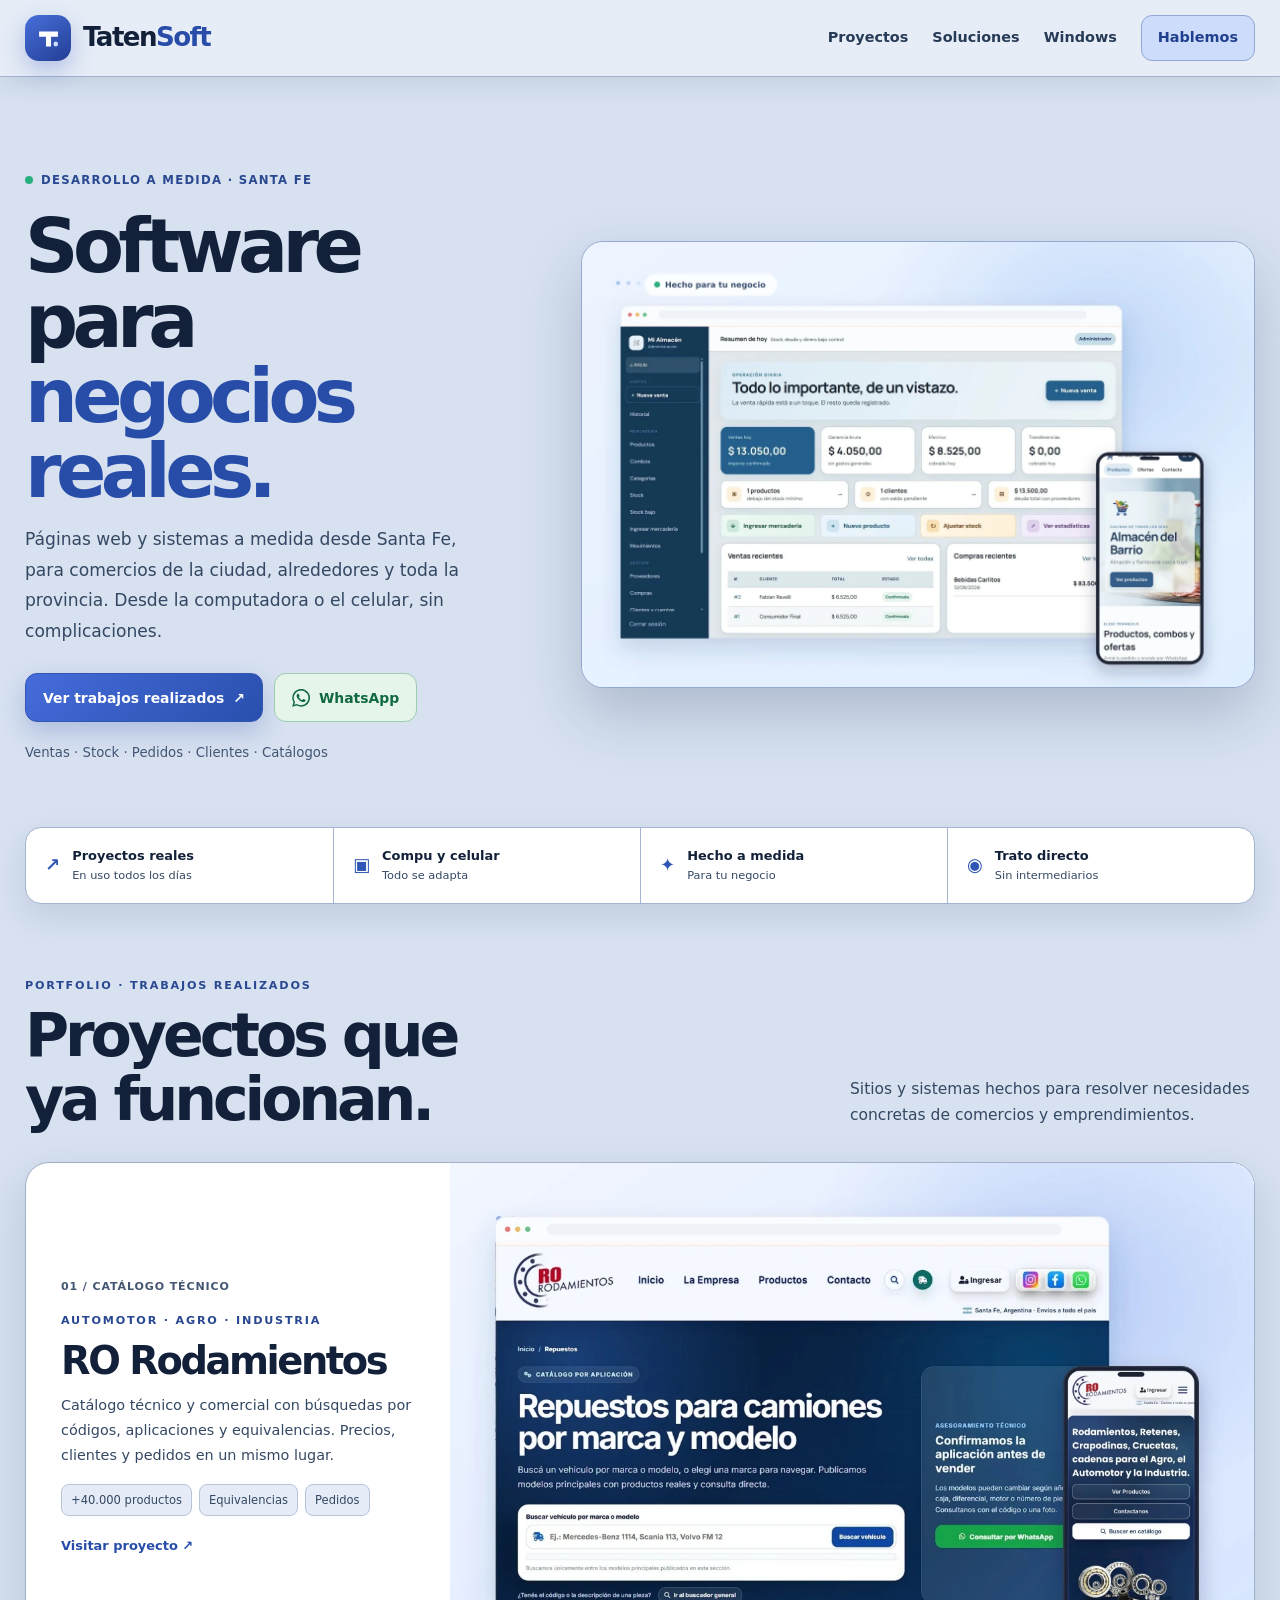
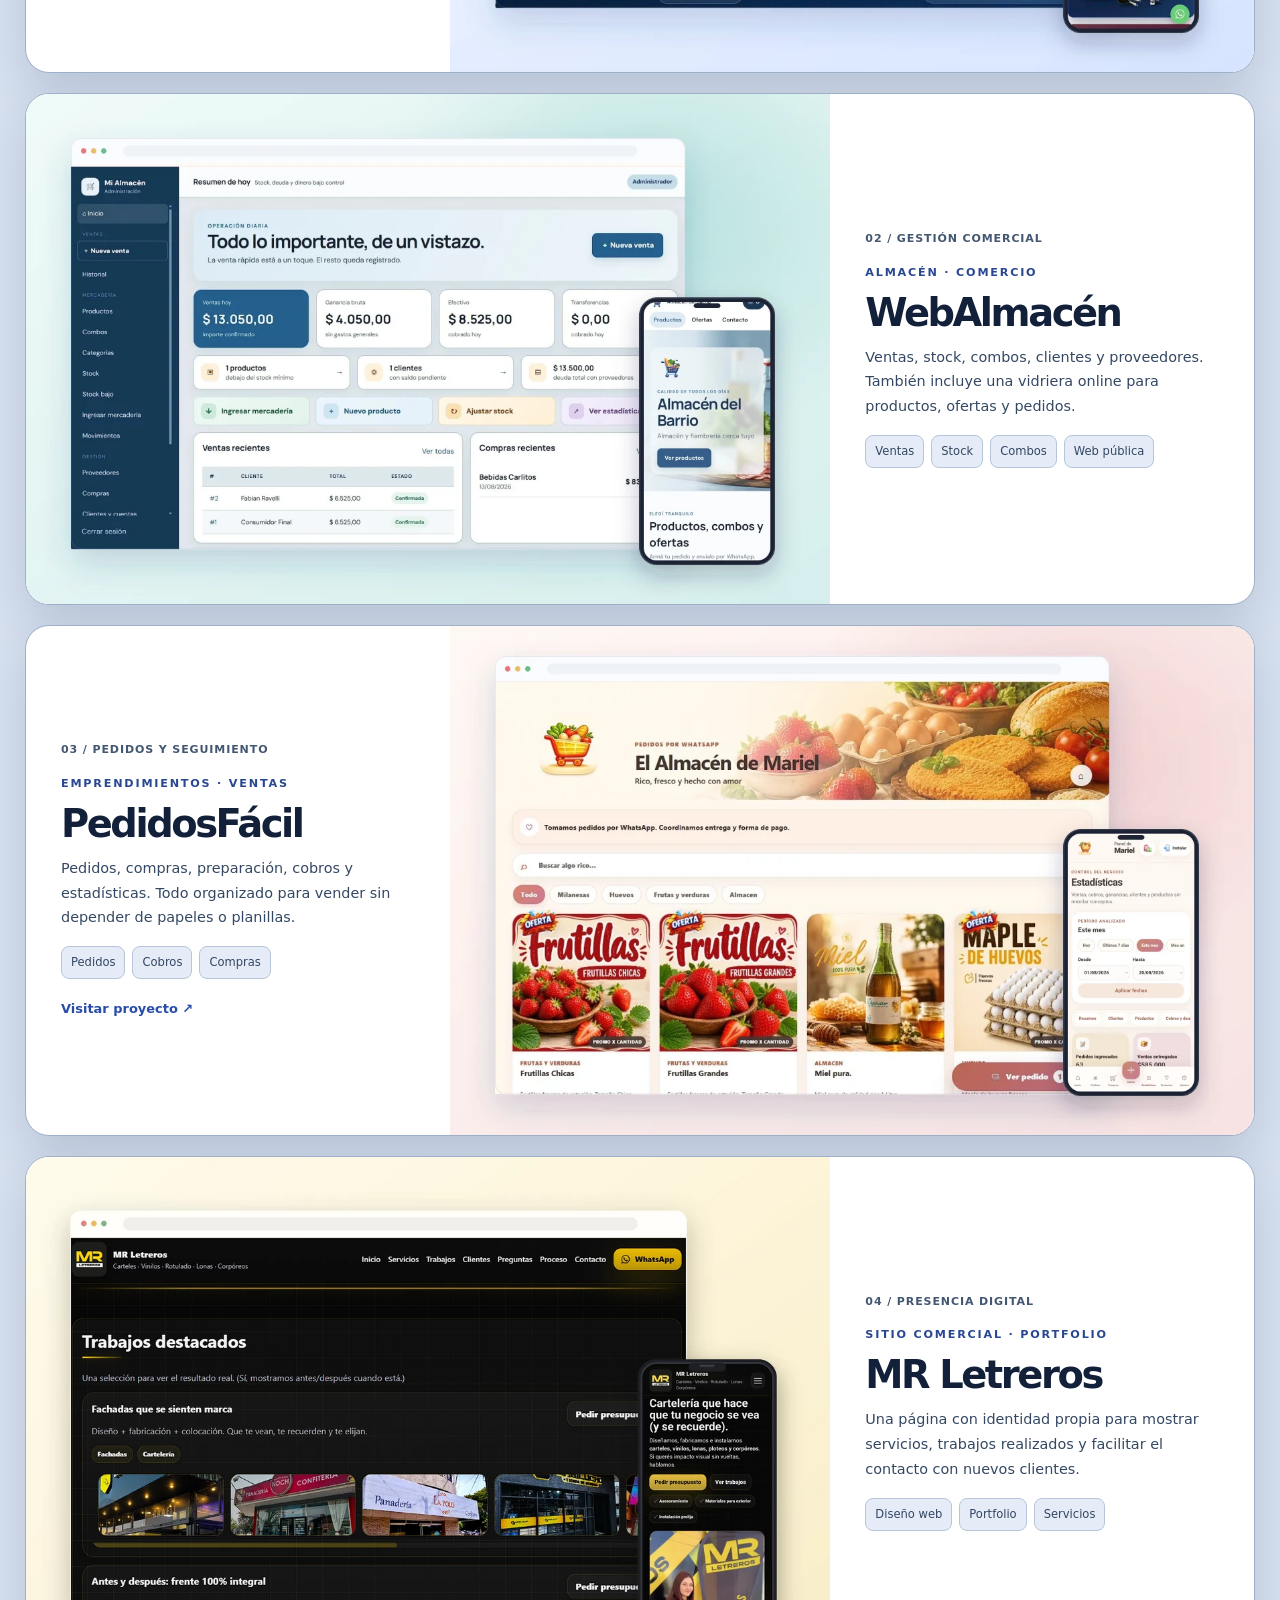
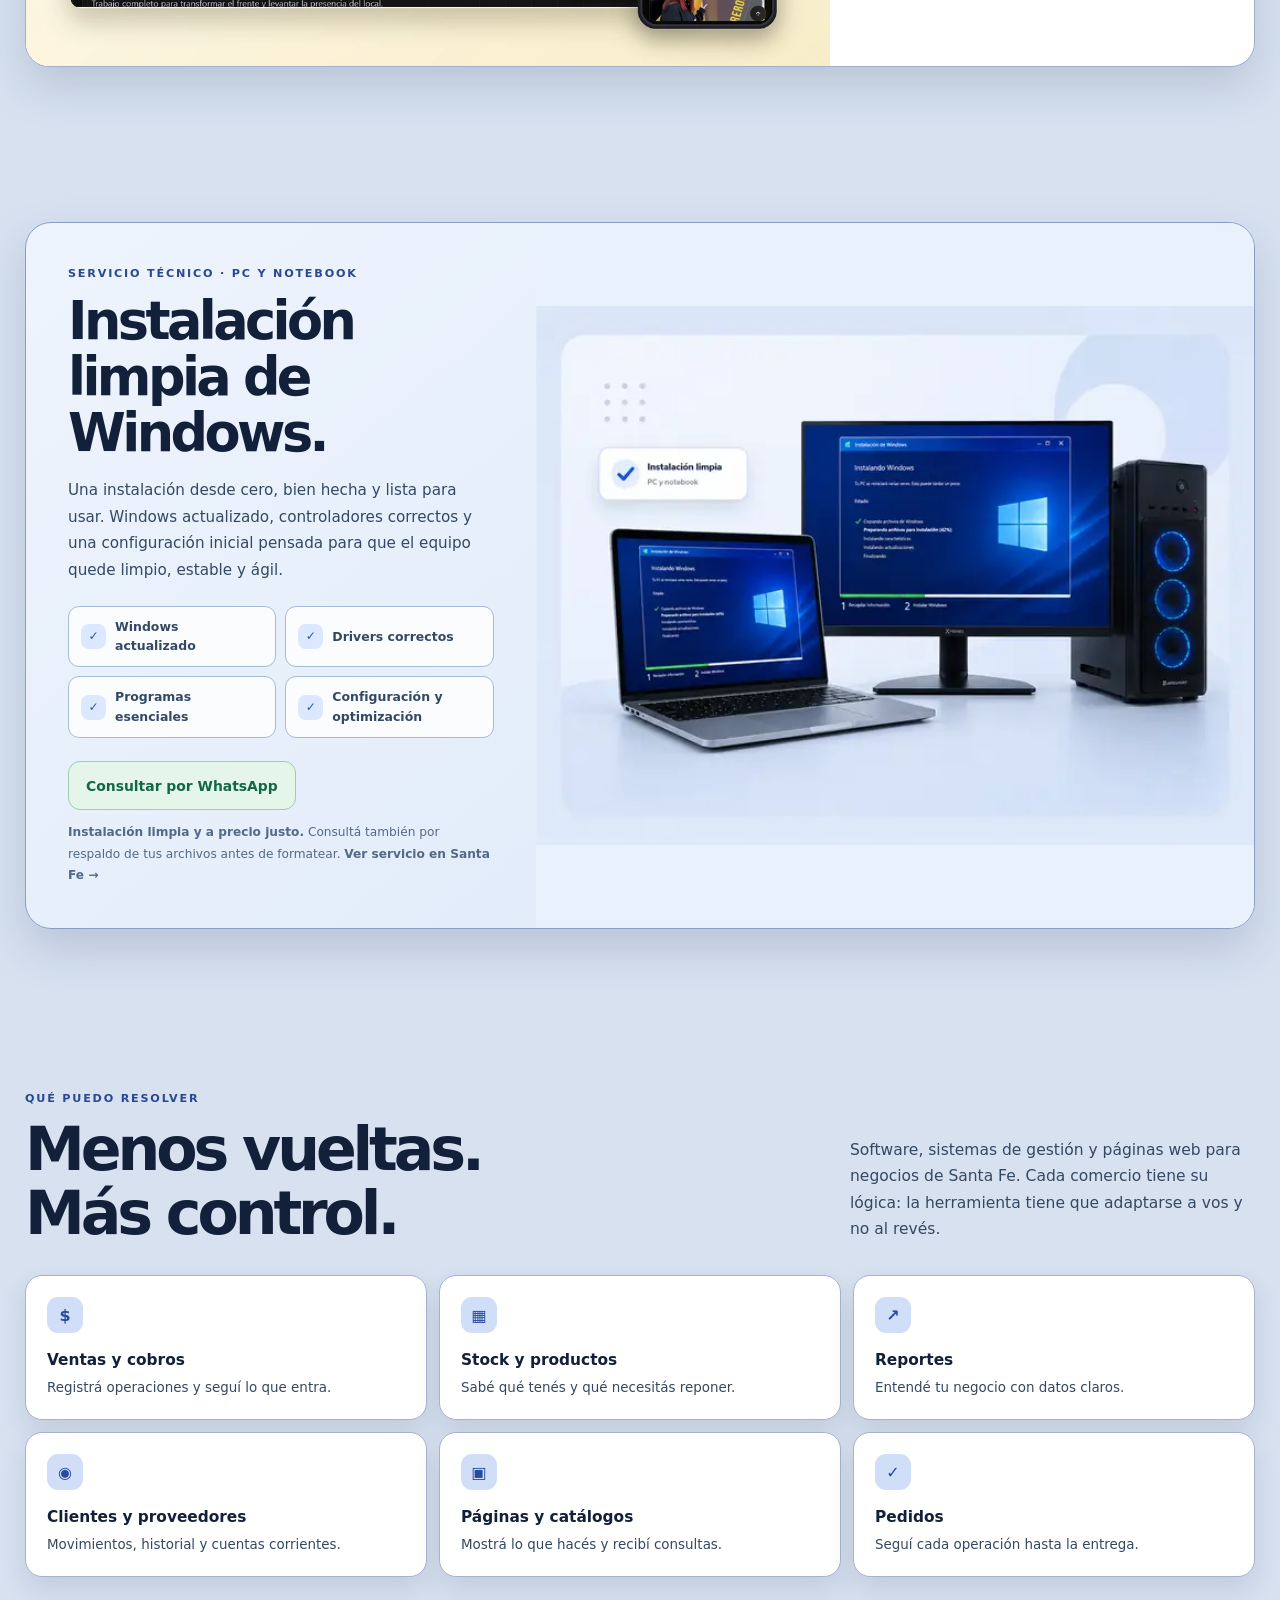
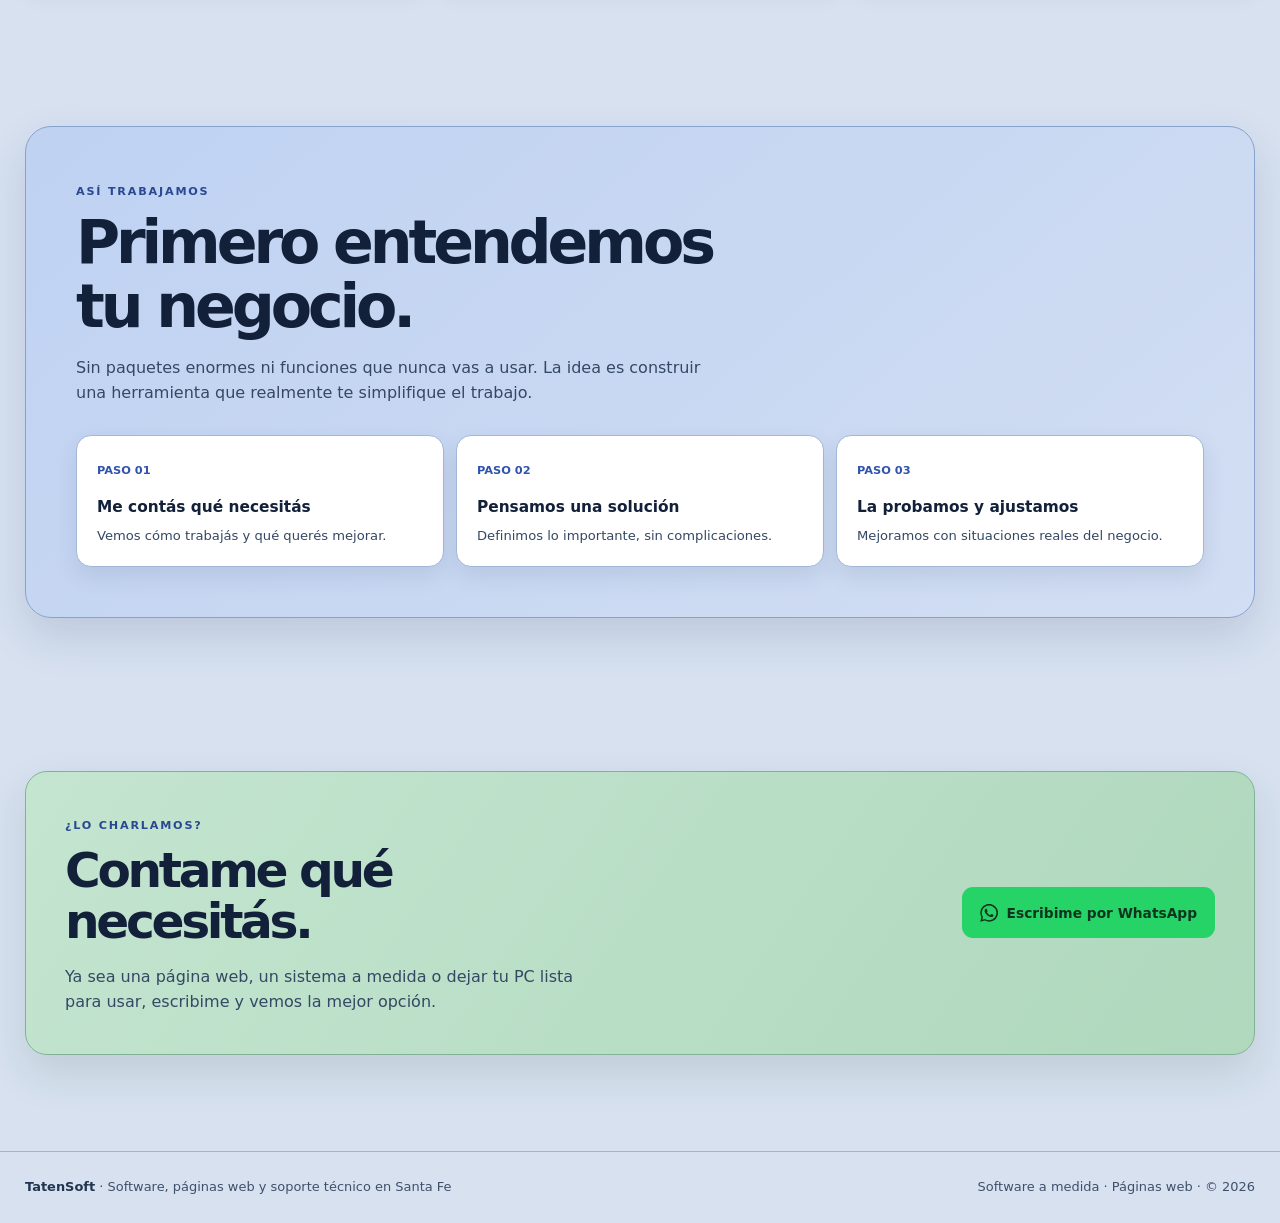
==== commit a0391e74: "seo: enlazar servicios locales y ampliar cobertura Santa Fe" ====
--- a/index.html
+++ b/index.html
@@ -54,6 +54,10 @@
           },
           "areaServed": [
             { "@type": "City", "name": "Santa Fe" },
+            { "@type": "State", "name": "Santa Fe" },
+            { "@type": "City", "name": "Santo Tomé" },
+            { "@type": "City", "name": "Recreo" },
+            { "@type": "City", "name": "Esperanza" },
             { "@type": "Country", "name": "Argentina" }
           ],
           "contactPoint": {
@@ -66,11 +70,11 @@
             "@type": "OfferCatalog",
             "name": "Desarrollo web, software y soporte técnico",
             "itemListElement": [
-              { "@type": "Offer", "itemOffered": { "@type": "Service", "name": "Desarrollo de páginas web en Santa Fe" } },
-              { "@type": "Offer", "itemOffered": { "@type": "Service", "name": "Software de gestión a medida para comercios" } },
-              { "@type": "Offer", "itemOffered": { "@type": "Service", "name": "Sistemas de ventas, stock y pedidos" } },
-              { "@type": "Offer", "itemOffered": { "@type": "Service", "name": "Catálogos digitales y tiendas online" } },
-              { "@type": "Offer", "itemOffered": { "@type": "Service", "name": "Instalación limpia de Windows para PC y notebooks" } }
+              { "@type": "Offer", "itemOffered": { "@type": "Service", "name": "Desarrollo de páginas web en Santa Fe", "url": "https://fabiantatengue.github.io/WebTatenSoft/paginas-web-santa-fe/" } },
+              { "@type": "Offer", "itemOffered": { "@type": "Service", "name": "Software de gestión a medida para comercios", "url": "https://fabiantatengue.github.io/WebTatenSoft/software-para-comercios-santa-fe/" } },
+              { "@type": "Offer", "itemOffered": { "@type": "Service", "name": "Sistemas de ventas y stock", "url": "https://fabiantatengue.github.io/WebTatenSoft/sistema-ventas-stock-santa-fe/" } },
+              { "@type": "Offer", "itemOffered": { "@type": "Service", "name": "Desarrollo de software a medida", "url": "https://fabiantatengue.github.io/WebTatenSoft/software-a-medida-santa-fe/" } },
+              { "@type": "Offer", "itemOffered": { "@type": "Service", "name": "Instalación limpia de Windows para PC y notebooks", "url": "https://fabiantatengue.github.io/WebTatenSoft/instalacion-windows-santa-fe/" } }
             ]
           }
         },
@@ -180,7 +184,7 @@
 
     .solutions { padding-top: 88px; }
     .solution-grid { display: grid; grid-template-columns: repeat(3, 1fr); gap: 12px; margin-top: 29px; }
-    .solution { padding: 21px; border: 1px solid var(--line); border-radius: 17px; background: white; box-shadow: 0 9px 23px rgba(45, 68, 107, .075); }
+    .solution { display: block; padding: 21px; border: 1px solid var(--line); border-radius: 17px; background: white; color: inherit; box-shadow: 0 9px 23px rgba(45, 68, 107, .075); }
     .solution-icon { display: grid; width: 36px; height: 36px; place-items: center; border-radius: 11px; background: #dfe9ff; color: #3153ad; font-size: 1rem; font-weight: 770; }
     .solution h3 { margin: 15px 0 4px; font-size: .96rem; font-weight: 710; }
     .solution p { margin: 0; color: var(--muted); font-size: .84rem; }
@@ -344,7 +348,7 @@
   <main id="inicio">
     <section class="hero">
       <div class="container hero-grid">
-        <div class="hero-copy"><span class="eyebrow">Desarrollo a medida · Santa Fe</span><h1>Software para <span>negocios reales.</span></h1><p class="intro">Páginas web y sistemas a medida en Santa Fe, pensados para tu forma de trabajar. Desde la computadora o el celular, sin complicaciones.</p><div class="buttons"><a class="button button-primary" href="#proyectos">Ver trabajos realizados <span aria-hidden="true">↗</span></a><a class="button button-whatsapp" href="https://wa.me/5493425052154?text=Hola%20TatenSoft%2C%20quiero%20hacer%20una%20consulta." target="_blank" rel="noopener"><svg viewBox="0 0 24 24" fill="currentColor" aria-hidden="true"><path d="M20.5 3.45A11.8 11.8 0 0 0 .34 11.8c0 2.08.54 4.1 1.57 5.88L.24 23.76l6.25-1.64a11.8 11.8 0 0 0 5.64 1.44h.01A11.8 11.8 0 0 0 20.5 3.45Zm-8.36 18.12h-.01a9.77 9.77 0 0 1-4.98-1.37l-.36-.22-3.71.97.99-3.61-.24-.37a9.77 9.77 0 1 1 8.31 4.6Zm5.36-7.32c-.29-.15-1.74-.86-2.01-.96-.27-.1-.46-.15-.66.15-.2.29-.76.95-.93 1.15-.17.19-.34.22-.63.07-.3-.15-1.25-.46-2.38-1.47-.88-.78-1.47-1.75-1.64-2.04-.17-.3-.02-.45.13-.6.13-.13.29-.34.44-.51.15-.17.2-.29.3-.49.09-.19.04-.37-.03-.51-.07-.15-.66-1.59-.9-2.17-.24-.57-.48-.49-.66-.5h-.56c-.2 0-.52.07-.79.36-.27.29-1.03 1.01-1.03 2.46 0 1.44 1.05 2.84 1.2 3.04.15.19 2.06 3.14 5 4.41.7.3 1.25.48 1.67.61.7.22 1.33.19 1.83.12.56-.08 1.74-.71 1.98-1.4.25-.69.25-1.27.17-1.39-.07-.12-.26-.19-.55-.33Z"/></svg>WhatsApp</a></div><p class="hero-caption">Ventas · Stock · Pedidos · Clientes · Catálogos</p></div>
+        <div class="hero-copy"><span class="eyebrow">Desarrollo a medida · Santa Fe</span><h1>Software para <span>negocios reales.</span></h1><p class="intro">Páginas web y sistemas a medida desde Santa Fe, para comercios de la ciudad, alrededores y toda la provincia. Desde la computadora o el celular, sin complicaciones.</p><div class="buttons"><a class="button button-primary" href="#proyectos">Ver trabajos realizados <span aria-hidden="true">↗</span></a><a class="button button-whatsapp" href="https://wa.me/5493425052154?text=Hola%20TatenSoft%2C%20quiero%20hacer%20una%20consulta." target="_blank" rel="noopener"><svg viewBox="0 0 24 24" fill="currentColor" aria-hidden="true"><path d="M20.5 3.45A11.8 11.8 0 0 0 .34 11.8c0 2.08.54 4.1 1.57 5.88L.24 23.76l6.25-1.64a11.8 11.8 0 0 0 5.64 1.44h.01A11.8 11.8 0 0 0 20.5 3.45Zm-8.36 18.12h-.01a9.77 9.77 0 0 1-4.98-1.37l-.36-.22-3.71.97.99-3.61-.24-.37a9.77 9.77 0 1 1 8.31 4.6Zm5.36-7.32c-.29-.15-1.74-.86-2.01-.96-.27-.1-.46-.15-.66.15-.2.29-.76.95-.93 1.15-.17.19-.34.22-.63.07-.3-.15-1.25-.46-2.38-1.47-.88-.78-1.47-1.75-1.64-2.04-.17-.3-.02-.45.13-.6.13-.13.29-.34.44-.51.15-.17.2-.29.3-.49.09-.19.04-.37-.03-.51-.07-.15-.66-1.59-.9-2.17-.24-.57-.48-.49-.66-.5h-.56c-.2 0-.52.07-.79.36-.27.29-1.03 1.01-1.03 2.46 0 1.44 1.05 2.84 1.2 3.04.15.19 2.06 3.14 5 4.41.7.3 1.25.48 1.67.61.7.22 1.33.19 1.83.12.56-.08 1.74-.71 1.98-1.4.25-.69.25-1.27.17-1.39-.07-.12-.26-.19-.55-.33Z"/></svg>WhatsApp</a></div><p class="hero-caption">Ventas · Stock · Pedidos · Clientes · Catálogos</p></div>
         <div class="hero-artwork"><img src="assets/presentacion-principal.webp" width="1360" height="900" fetchpriority="high" decoding="async" alt="Sistema WebAlmacén en computadora y celular, con ambas pantallas completas"></div>
       </div>
     </section>
@@ -375,20 +379,20 @@
             <span class="windows-point"><b>✓</b>Configuración y optimización</span>
           </div>
           <div class="buttons"><a class="button button-whatsapp" href="https://wa.me/5493425052154?text=Hola%20TatenSoft%2C%20quiero%20consultar%20por%20una%20instalaci%C3%B3n%20limpia%20de%20Windows." target="_blank" rel="noopener">Consultar por WhatsApp</a></div>
-          <p class="windows-note"><strong>Instalación limpia y a precio justo.</strong> Consultá también por respaldo de tus archivos antes de formatear.</p>
+          <p class="windows-note"><strong>Instalación limpia y a precio justo.</strong> Consultá también por respaldo de tus archivos antes de formatear. <a href="instalacion-windows-santa-fe/"><strong>Ver servicio en Santa Fe →</strong></a></p>
         </div>
         <div class="windows-artwork"><img src="assets/windows-instalacion.svg" width="1200" height="760" loading="lazy" decoding="async" alt="PC de escritorio y notebook preparadas para una instalación limpia de Windows"></div>
       </div>
     </section>
 
-    <section class="solutions" id="soluciones"><div class="container"><div class="heading"><div><span class="kicker">Qué puedo resolver</span><h2>Menos vueltas.<br>Más control.</h2></div><p>Cada negocio tiene su propia lógica. El sistema tiene que adaptarse a vos y no al revés.</p></div><div class="solution-grid"><article class="solution"><span class="solution-icon" aria-hidden="true">$</span><h3>Ventas y cobros</h3><p>Registrá operaciones y seguí lo que entra.</p></article><article class="solution"><span class="solution-icon" aria-hidden="true">▦</span><h3>Stock y productos</h3><p>Sabé qué tenés y qué necesitás reponer.</p></article><article class="solution"><span class="solution-icon" aria-hidden="true">↗</span><h3>Reportes</h3><p>Entendé tu negocio con datos claros.</p></article><article class="solution"><span class="solution-icon" aria-hidden="true">◉</span><h3>Clientes y proveedores</h3><p>Movimientos, historial y cuentas corrientes.</p></article><article class="solution"><span class="solution-icon" aria-hidden="true">▣</span><h3>Páginas y catálogos</h3><p>Mostrá lo que hacés y recibí consultas.</p></article><article class="solution"><span class="solution-icon" aria-hidden="true">✓</span><h3>Pedidos</h3><p>Seguí cada operación hasta la entrega.</p></article></div></div></section>
+    <section class="solutions" id="soluciones"><div class="container"><div class="heading"><div><span class="kicker">Qué puedo resolver</span><h2>Menos vueltas.<br>Más control.</h2></div><p>Software, sistemas de gestión y páginas web para negocios de Santa Fe. Cada comercio tiene su lógica: la herramienta tiene que adaptarse a vos y no al revés.</p></div><div class="solution-grid"><a class="solution" href="sistema-ventas-stock-santa-fe/" aria-label="Sistema de ventas y stock en Santa Fe"><span class="solution-icon" aria-hidden="true">$</span><h3>Ventas y cobros</h3><p>Registrá operaciones y seguí lo que entra.</p></a><a class="solution" href="sistema-ventas-stock-santa-fe/" aria-label="Sistema de stock para comercios en Santa Fe"><span class="solution-icon" aria-hidden="true">▦</span><h3>Stock y productos</h3><p>Sabé qué tenés y qué necesitás reponer.</p></a><a class="solution" href="software-a-medida-santa-fe/" aria-label="Software a medida en Santa Fe"><span class="solution-icon" aria-hidden="true">↗</span><h3>Reportes</h3><p>Entendé tu negocio con datos claros.</p></a><a class="solution" href="software-para-comercios-santa-fe/" aria-label="Software para comercios en Santa Fe"><span class="solution-icon" aria-hidden="true">◉</span><h3>Clientes y proveedores</h3><p>Movimientos, historial y cuentas corrientes.</p></a><a class="solution" href="paginas-web-santa-fe/" aria-label="Páginas web en Santa Fe"><span class="solution-icon" aria-hidden="true">▣</span><h3>Páginas y catálogos</h3><p>Mostrá lo que hacés y recibí consultas.</p></a><a class="solution" href="software-para-comercios-santa-fe/" aria-label="Sistemas de pedidos para comercios en Santa Fe"><span class="solution-icon" aria-hidden="true">✓</span><h3>Pedidos</h3><p>Seguí cada operación hasta la entrega.</p></a></div></div></section>
 
     <section class="method"><div class="container method-box"><span class="kicker">Así trabajamos</span><h2>Primero entendemos<br>tu negocio.</h2><p>Sin paquetes enormes ni funciones que nunca vas a usar. La idea es construir una herramienta que realmente te simplifique el trabajo.</p><div class="steps"><article class="step"><span class="step-number">PASO 01</span><h3>Me contás qué necesitás</h3><p>Vemos cómo trabajás y qué querés mejorar.</p></article><article class="step"><span class="step-number">PASO 02</span><h3>Pensamos una solución</h3><p>Definimos lo importante, sin complicaciones.</p></article><article class="step"><span class="step-number">PASO 03</span><h3>La probamos y ajustamos</h3><p>Mejoramos con situaciones reales del negocio.</p></article></div></div></section>
 
     <section class="contact" id="contacto"><div class="container contact-box"><div><span class="kicker">¿Lo charlamos?</span><h2>Contame qué<br>necesitás.</h2><p>Ya sea una página web, un sistema a medida o dejar tu PC lista para usar, escribime y vemos la mejor opción.</p></div><a class="contact-button" href="https://wa.me/5493425052154?text=Hola%20TatenSoft%2C%20quiero%20hacer%20una%20consulta." target="_blank" rel="noopener"><svg viewBox="0 0 24 24" fill="currentColor" aria-hidden="true"><path d="M20.5 3.45A11.8 11.8 0 0 0 .34 11.8c0 2.08.54 4.1 1.57 5.88L.24 23.76l6.25-1.64a11.8 11.8 0 0 0 5.64 1.44h.01A11.8 11.8 0 0 0 20.5 3.45Zm-8.36 18.12h-.01a9.77 9.77 0 0 1-4.98-1.37l-.36-.22-3.71.97.99-3.61-.24-.37a9.77 9.77 0 1 1 8.31 4.6Zm5.36-7.32c-.29-.15-1.74-.86-2.01-.96-.27-.1-.46-.15-.66.15-.2.29-.76.95-.93 1.15-.17.19-.34.22-.63.07-.3-.15-1.25-.46-2.38-1.47-.88-.78-1.47-1.75-1.64-2.04-.17-.3-.02-.45.13-.6.13-.13.29-.34.44-.51.15-.17.2-.29.3-.49.09-.19.04-.37-.03-.51-.07-.15-.66-1.59-.9-2.17-.24-.57-.48-.49-.66-.5h-.56c-.2 0-.52.07-.79.36-.27.29-1.03 1.01-1.03 2.46 0 1.44 1.05 2.84 1.2 3.04.15.19 2.06 3.14 5 4.41.7.3 1.25.48 1.67.61.7.22 1.33.19 1.83.12.56-.08 1.74-.71 1.98-1.4.25-.69.25-1.27.17-1.39-.07-.12-.26-.19-.55-.33Z"/></svg>Escribime por WhatsApp</a></div></section>
   </main>
 
-  <footer><div class="container footer-inner"><span><strong>TatenSoft</strong> · Software y soporte técnico en Santa Fe</span><span>© 2026 · Hecho para negocios reales.</span></div></footer>
+  <footer><div class="container footer-inner"><span><strong>TatenSoft</strong> · Software, páginas web y soporte técnico en Santa Fe</span><span><a href="software-a-medida-santa-fe/">Software a medida</a> · <a href="paginas-web-santa-fe/">Páginas web</a> · © 2026</span></div></footer>
   <script>
     (() => {
       const canAnimate = window.matchMedia("(hover: hover) and (pointer: fine)").matches;
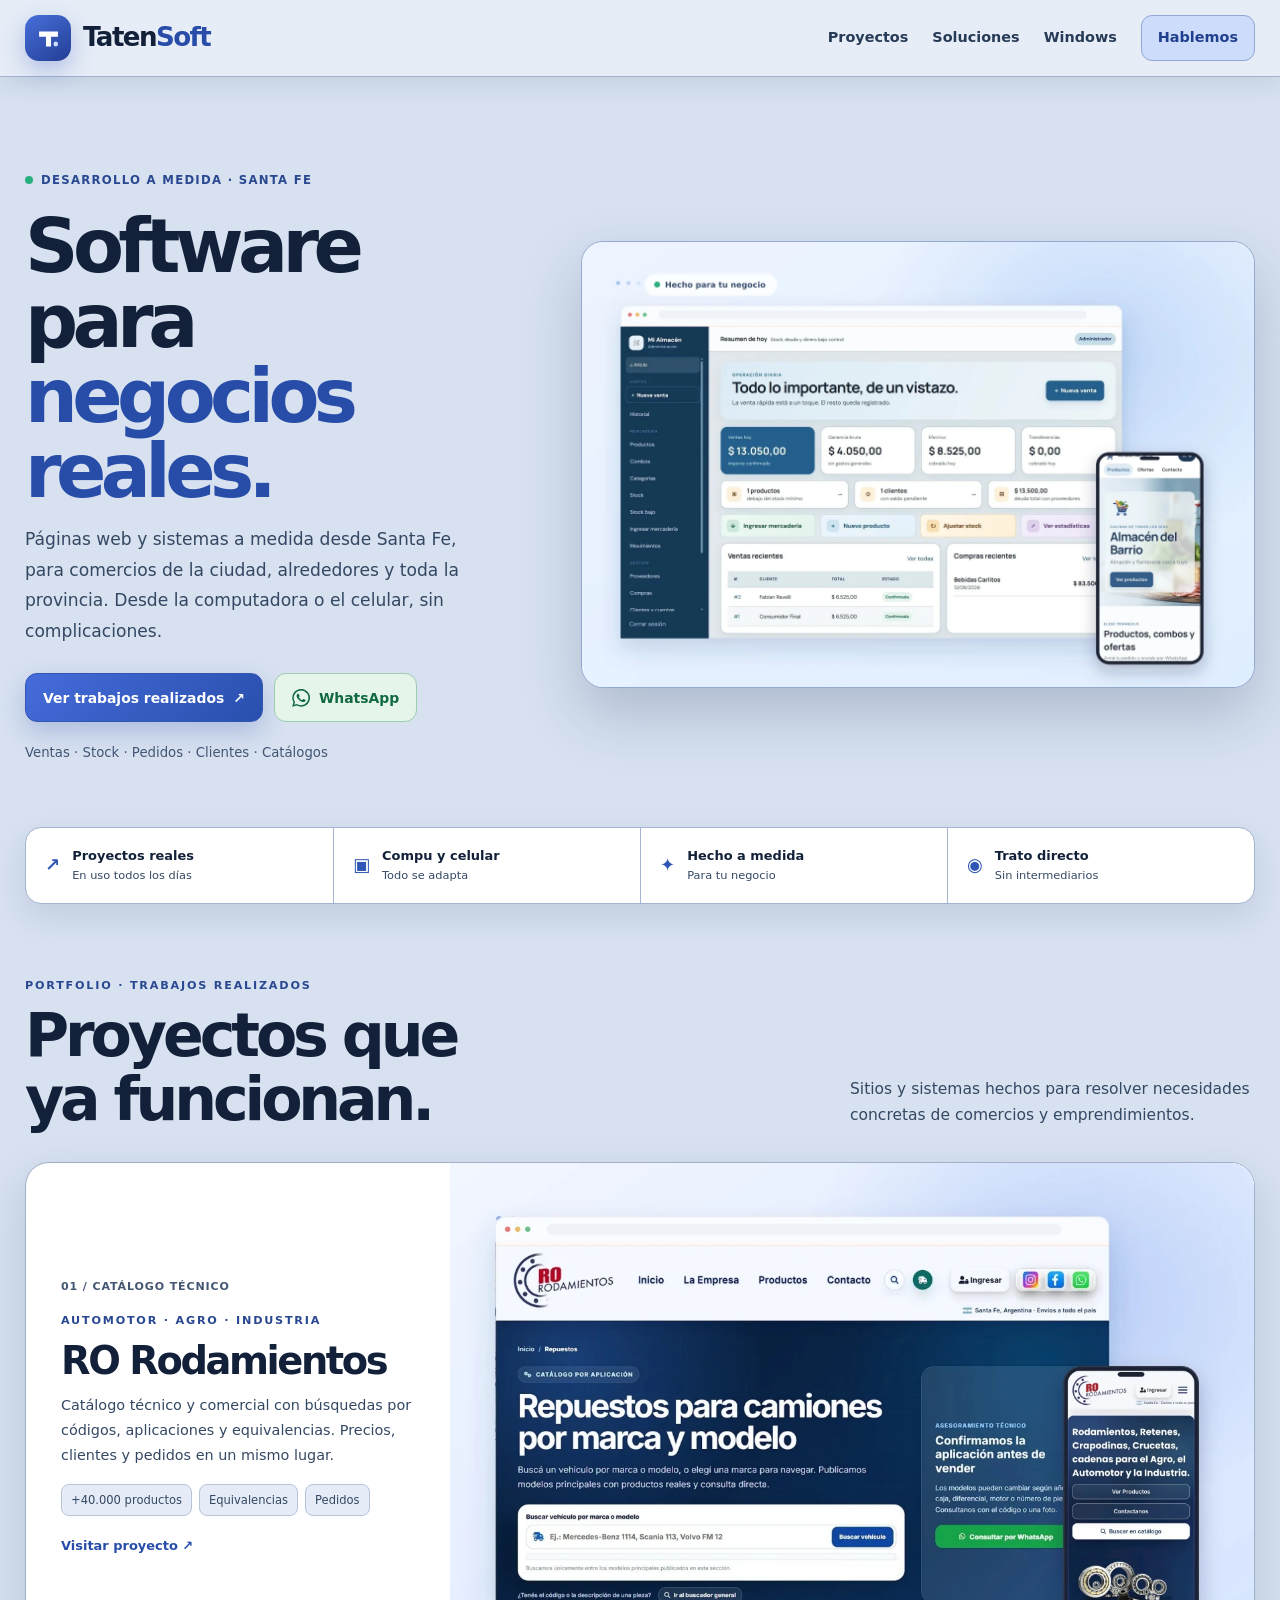
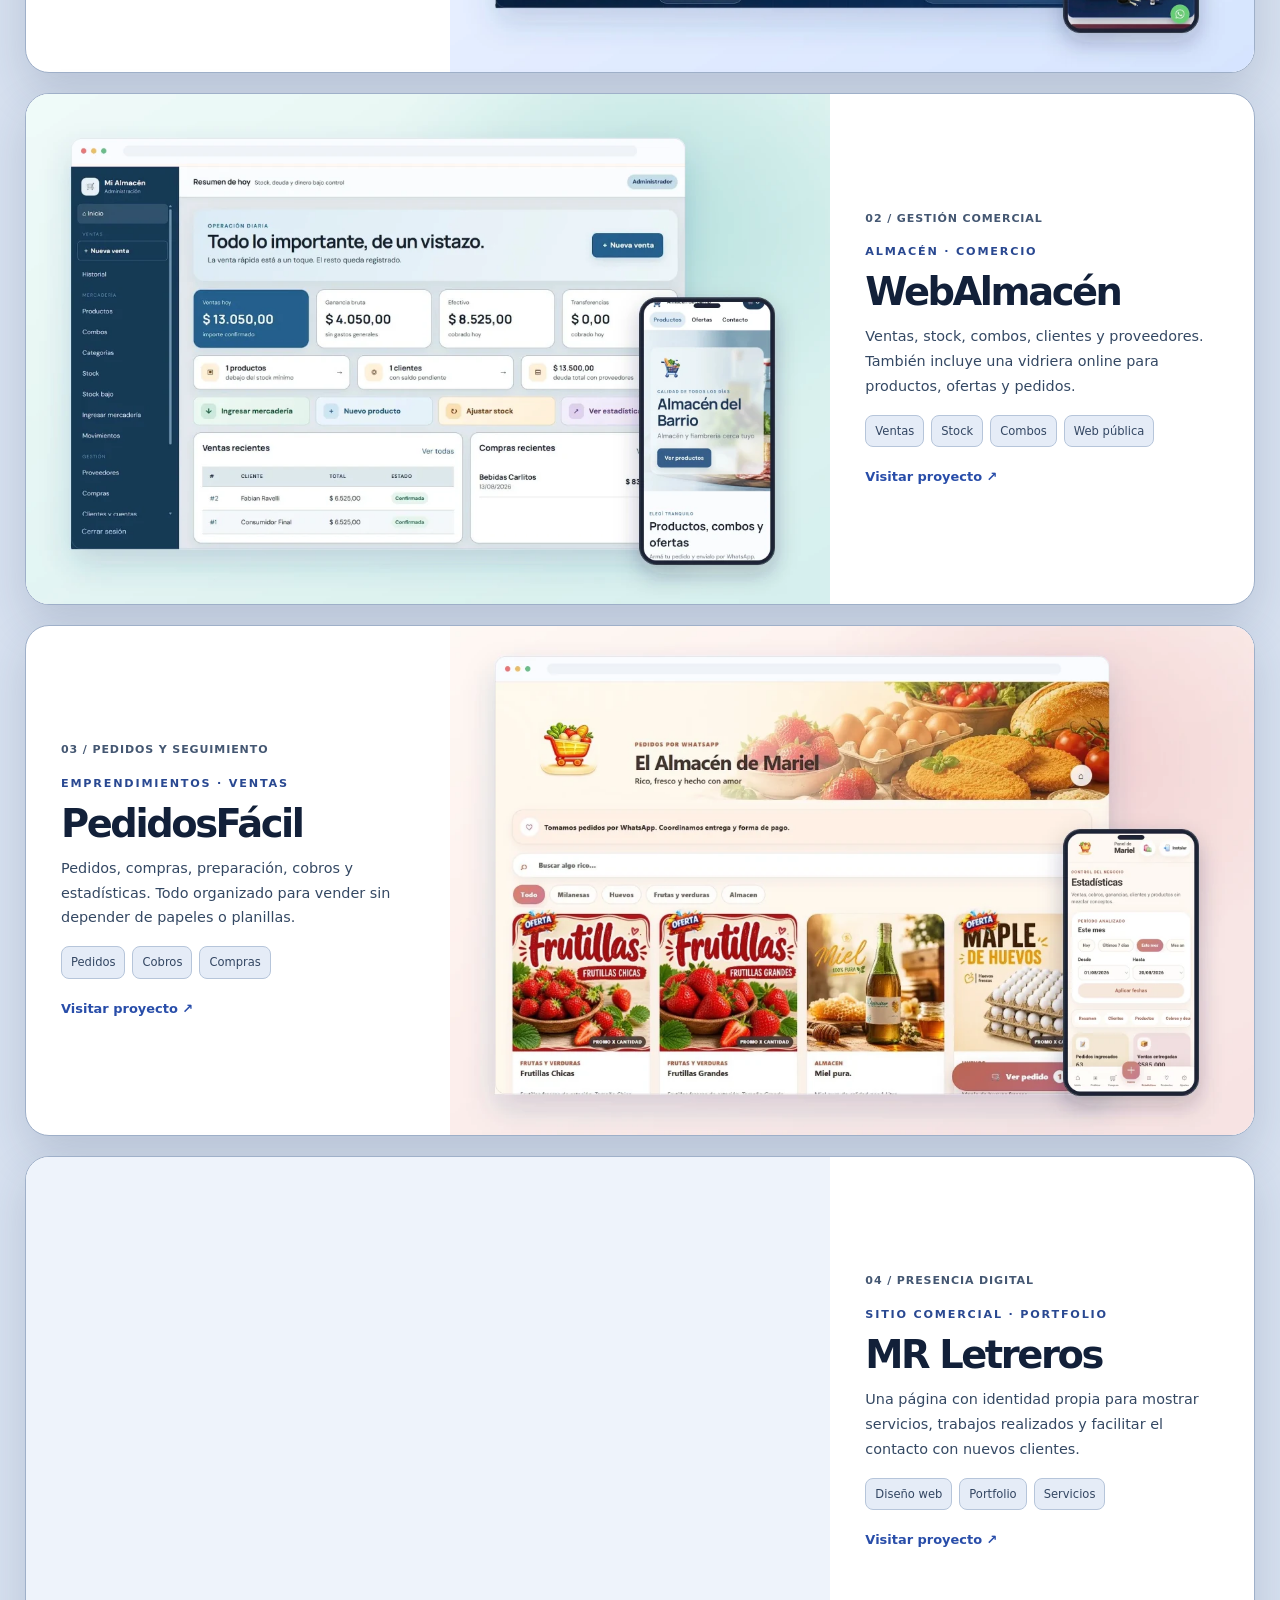
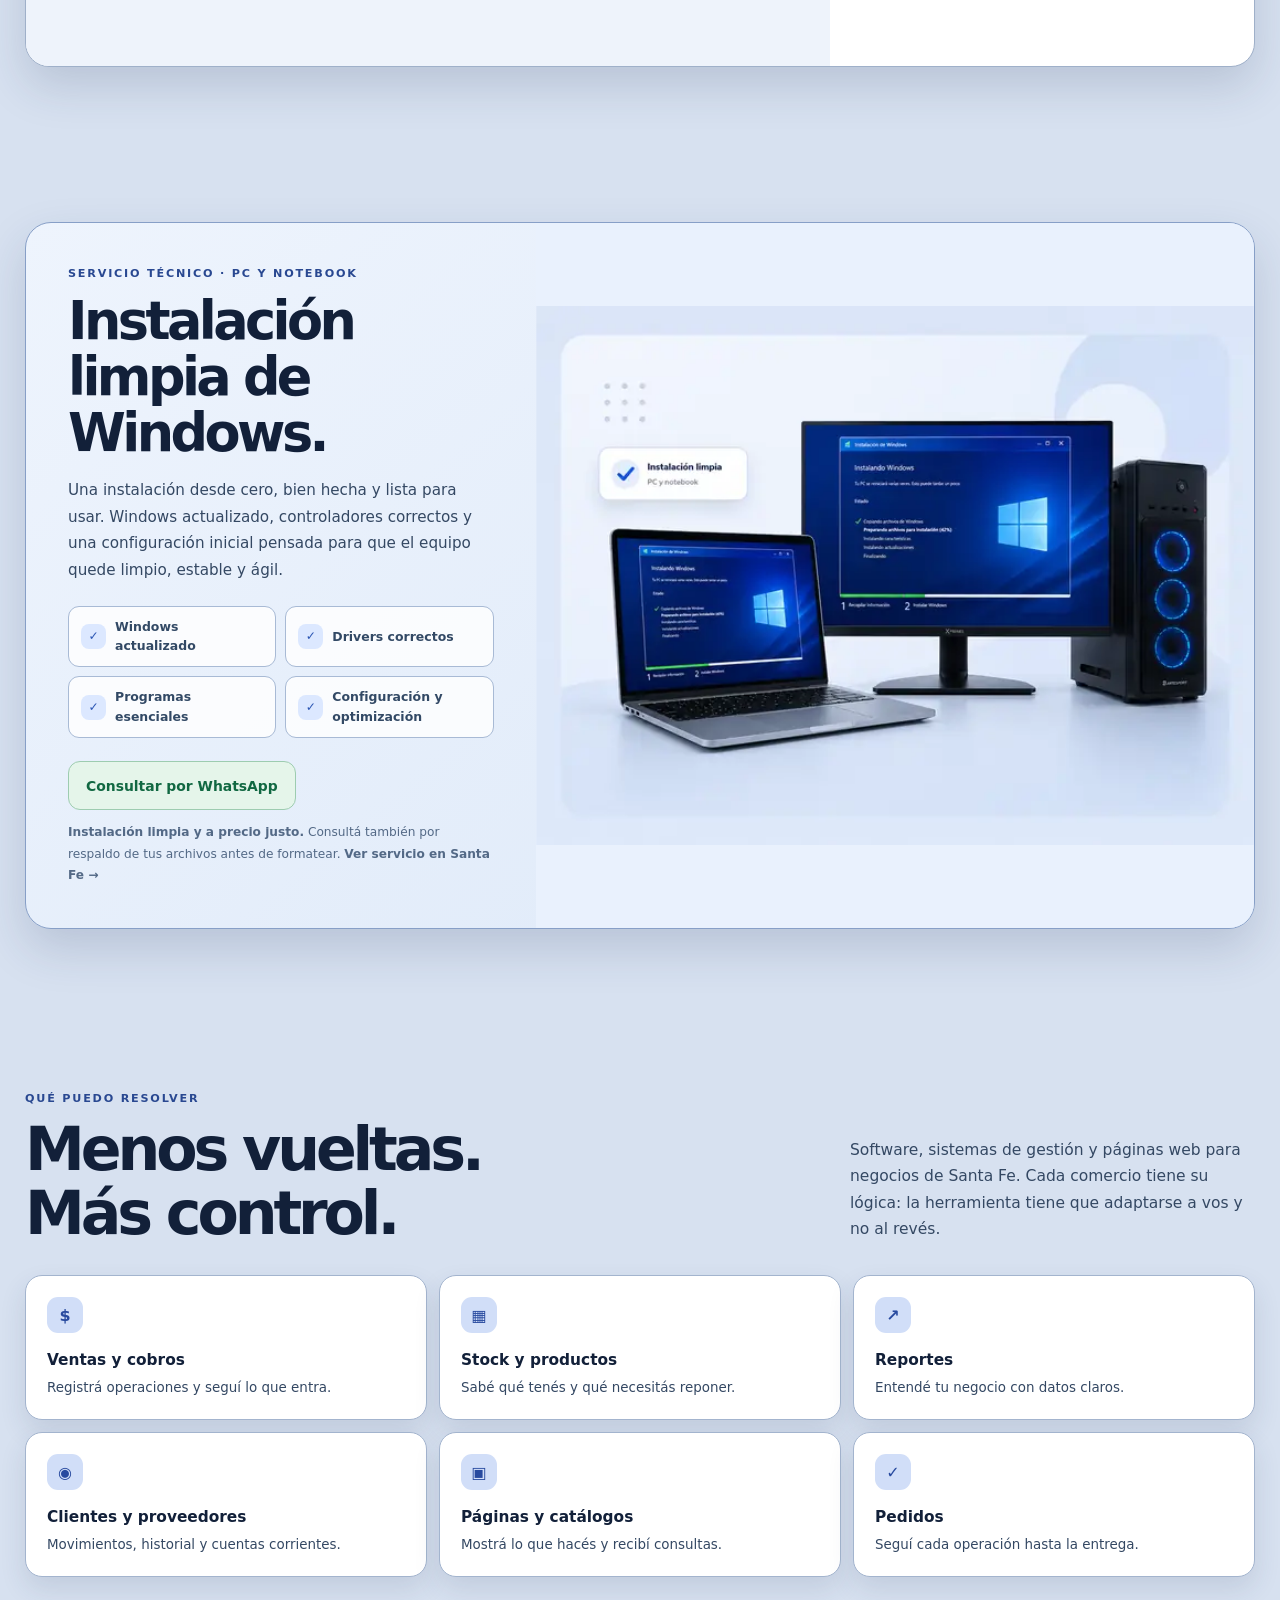
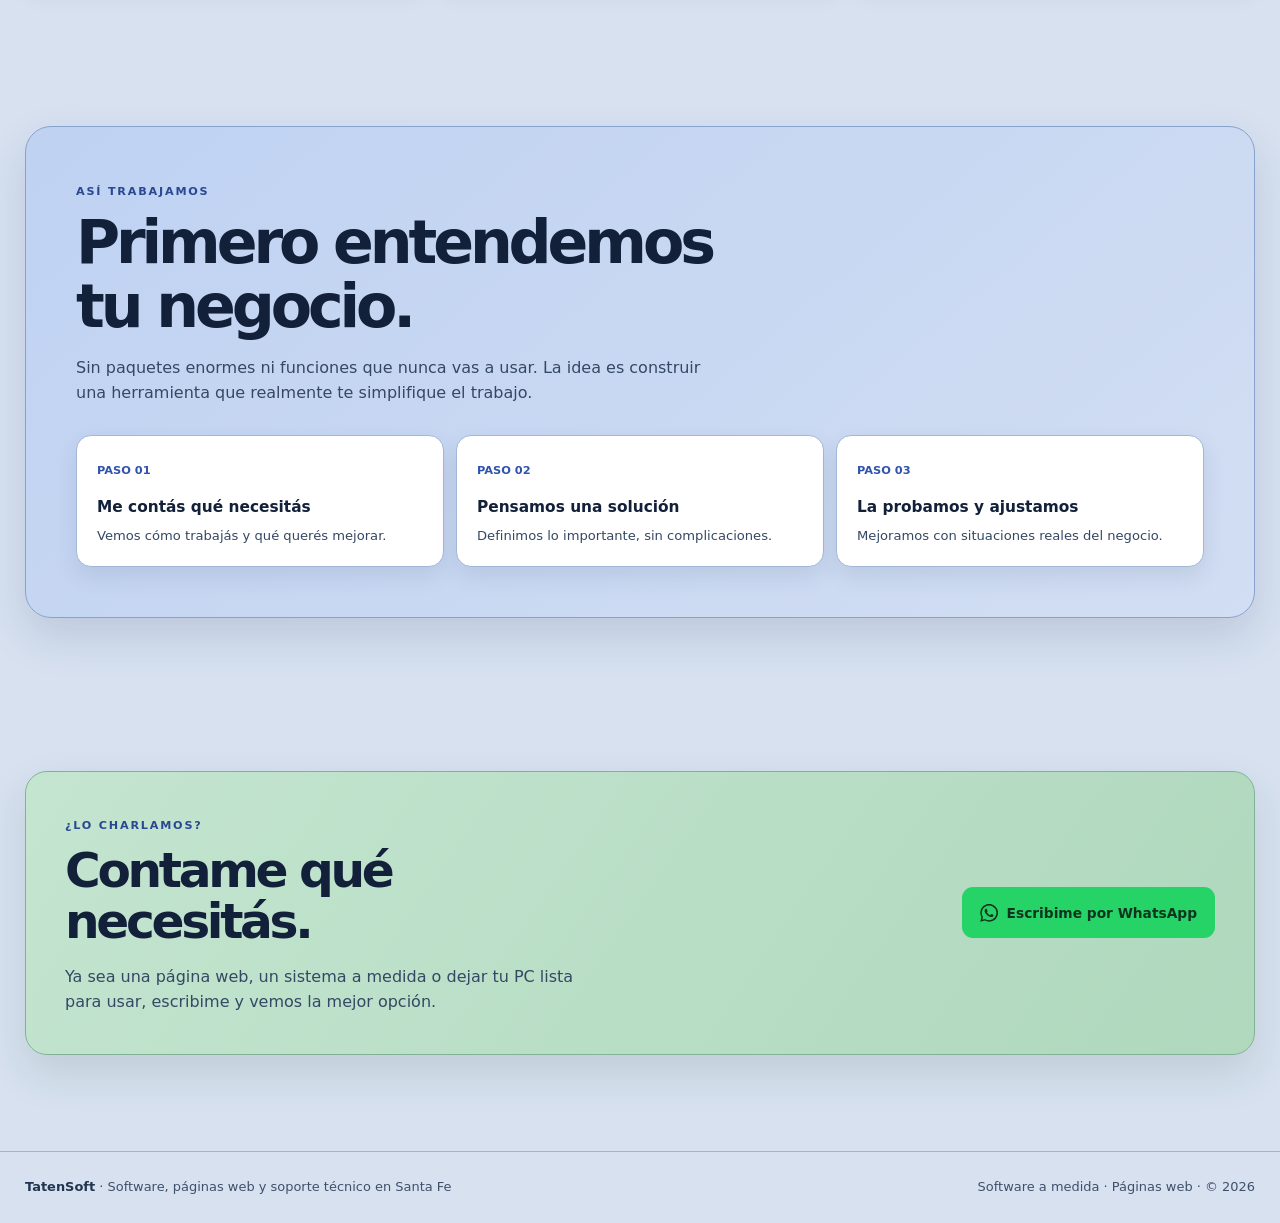
==== commit 5c6295bb: "Agrega enlaces a Milamb y MR Letreros en portfolio" ====
--- a/index.html
+++ b/index.html
@@ -359,9 +359,9 @@
       <div class="container"><div class="heading"><div><span class="kicker">Portfolio · trabajos realizados</span><h2>Proyectos que<br>ya funcionan.</h2></div><p>Sitios y sistemas hechos para resolver necesidades concretas de comercios y emprendimientos.</p></div>
         <div class="projects">
           <article class="project"><div class="project-copy"><span class="project-index">01 / CATÁLOGO TÉCNICO</span><span class="kicker">Automotor · agro · industria</span><h3>RO Rodamientos</h3><p>Catálogo técnico y comercial con búsquedas por códigos, aplicaciones y equivalencias. Precios, clientes y pedidos en un mismo lugar.</p><div class="tags"><span class="tag">+40.000 productos</span><span class="tag">Equivalencias</span><span class="tag">Pedidos</span></div><a class="project-link" href="https://rorodamientos.com.ar/" target="_blank" rel="noopener">Visitar proyecto ↗</a></div><div class="project-artwork"><img src="assets/presentacion-ro.webp" width="1200" height="760" loading="lazy" decoding="async" alt="RO Rodamientos con su página completa en computadora y celular"></div></article>
-          <article class="project"><div class="project-copy"><span class="project-index">02 / GESTIÓN COMERCIAL</span><span class="kicker">Almacén · comercio</span><h3>WebAlmacén</h3><p>Ventas, stock, combos, clientes y proveedores. También incluye una vidriera online para productos, ofertas y pedidos.</p><div class="tags"><span class="tag">Ventas</span><span class="tag">Stock</span><span class="tag">Combos</span><span class="tag">Web pública</span></div></div><div class="project-artwork"><img src="assets/presentacion-almacen.webp" width="1200" height="760" loading="lazy" decoding="async" alt="Panel de WebAlmacén y tienda online mostrados completos"></div></article>
+          <article class="project"><div class="project-copy"><span class="project-index">02 / GESTIÓN COMERCIAL</span><span class="kicker">Almacén · comercio</span><h3>WebAlmacén</h3><p>Ventas, stock, combos, clientes y proveedores. También incluye una vidriera online para productos, ofertas y pedidos.</p><div class="tags"><span class="tag">Ventas</span><span class="tag">Stock</span><span class="tag">Combos</span><span class="tag">Web pública</span></div><a class="project-link" href="https://milamb.com.ar/" target="_blank" rel="noopener">Visitar proyecto ↗</a></div><div class="project-artwork"><img src="assets/presentacion-almacen.webp" width="1200" height="760" loading="lazy" decoding="async" alt="Panel de WebAlmacén y tienda online mostrados completos"></div></article>
           <article class="project"><div class="project-copy"><span class="project-index">03 / PEDIDOS Y SEGUIMIENTO</span><span class="kicker">Emprendimientos · ventas</span><h3>PedidosFácil</h3><p>Pedidos, compras, preparación, cobros y estadísticas. Todo organizado para vender sin depender de papeles o planillas.</p><div class="tags"><span class="tag">Pedidos</span><span class="tag">Cobros</span><span class="tag">Compras</span></div><a class="project-link" href="https://listoparallevar.com.ar/" target="_blank" rel="noopener">Visitar proyecto ↗</a></div><div class="project-artwork"><img src="assets/presentacion-mariel.webp" width="1200" height="760" loading="lazy" decoding="async" alt="PedidosFácil con la tienda de Mariel y sus estadísticas completas"></div></article>
-          <article class="project"><div class="project-copy"><span class="project-index">04 / PRESENCIA DIGITAL</span><span class="kicker">Sitio comercial · portfolio</span><h3>MR Letreros</h3><p>Una página con identidad propia para mostrar servicios, trabajos realizados y facilitar el contacto con nuevos clientes.</p><div class="tags"><span class="tag">Diseño web</span><span class="tag">Portfolio</span><span class="tag">Servicios</span></div></div><div class="project-artwork"><img src="assets/presentacion-mr.webp?v=20260822" width="1200" height="760" loading="lazy" decoding="async" alt="MR Letreros con su página completa en computadora y celular"></div></article>
+          <article class="project"><div class="project-copy"><span class="project-index">04 / PRESENCIA DIGITAL</span><span class="kicker">Sitio comercial · portfolio</span><h3>MR Letreros</h3><p>Una página con identidad propia para mostrar servicios, trabajos realizados y facilitar el contacto con nuevos clientes.</p><div class="tags"><span class="tag">Diseño web</span><span class="tag">Portfolio</span><span class="tag">Servicios</span></div><a class="project-link" href="https://mrletreros.com.ar/" target="_blank" rel="noopener">Visitar proyecto ↗</a></div><div class="project-artwork"><img src="assets/presentacion-mr.webp?v=20260822" width="1200" height="760" loading="lazy" decoding="async" alt="MR Letreros con su página completa en computadora y celular"></div></article>
         </div>
       </div>
     </section>
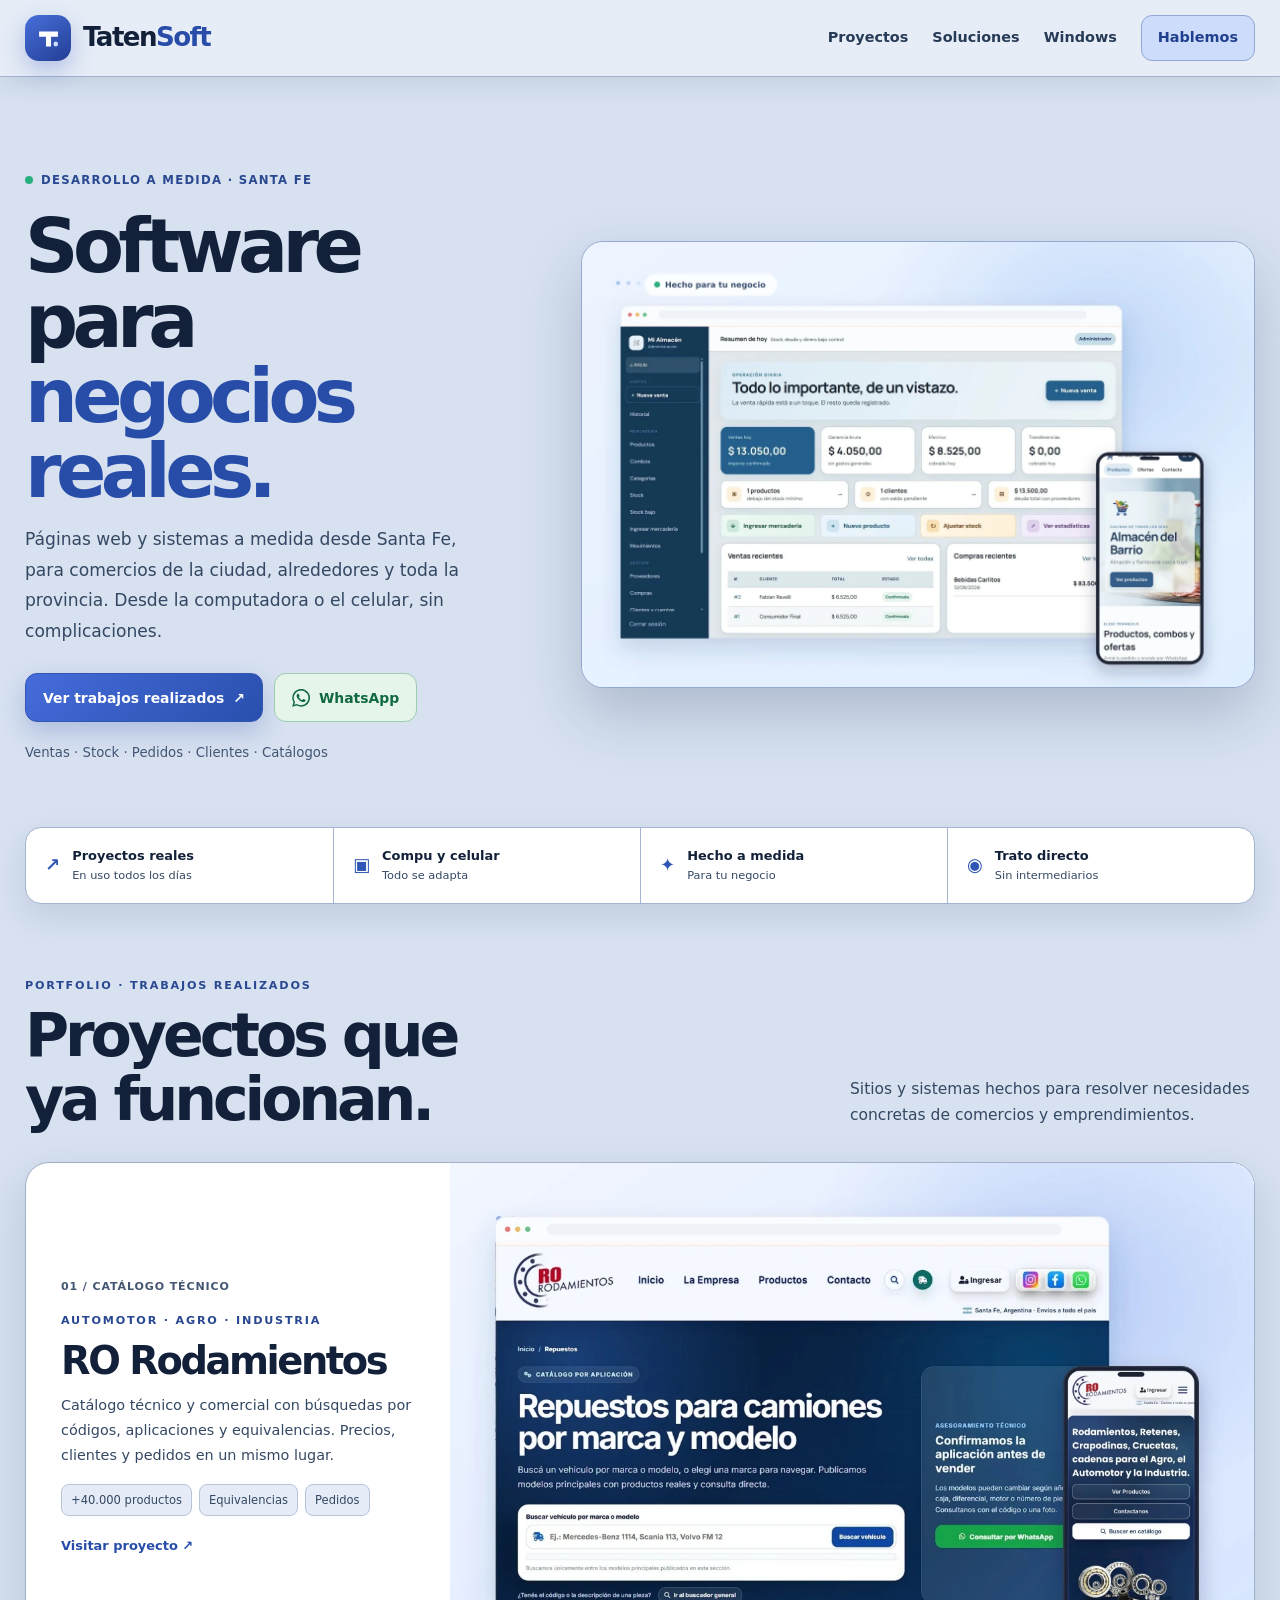
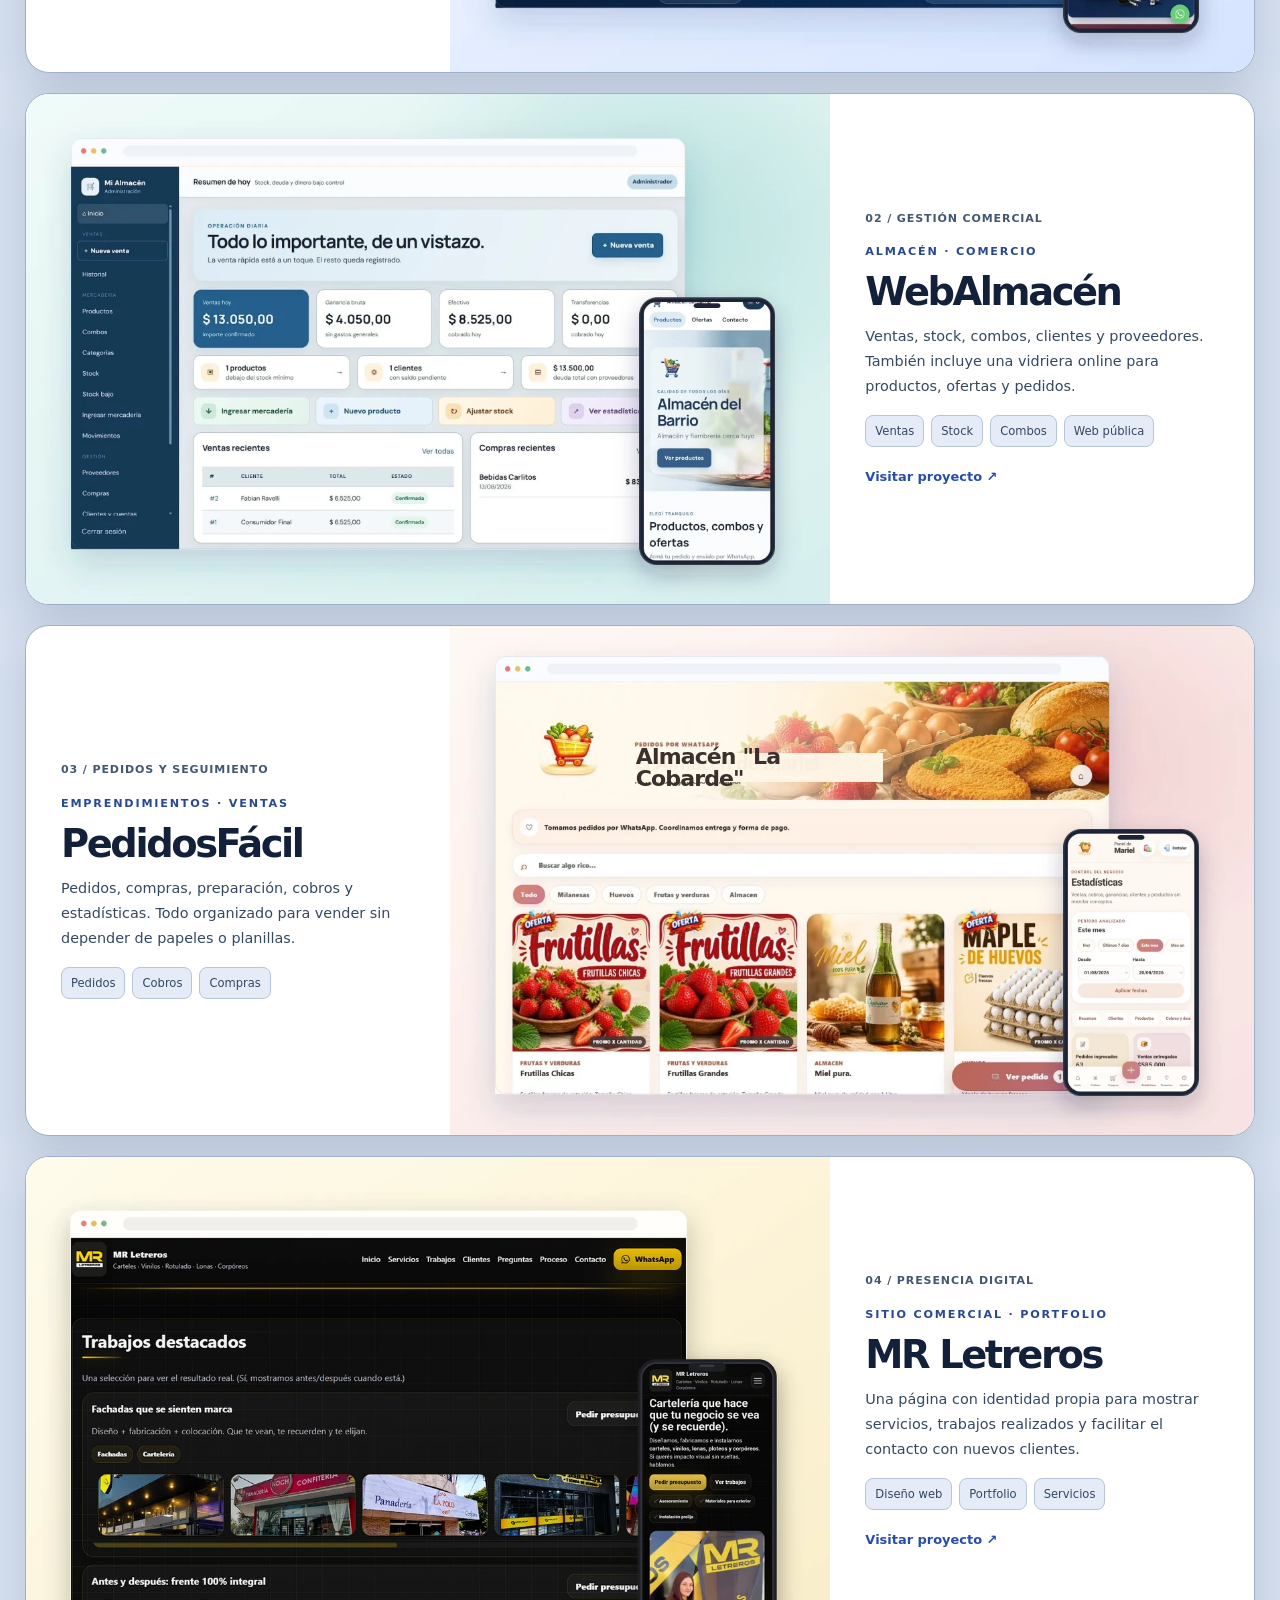
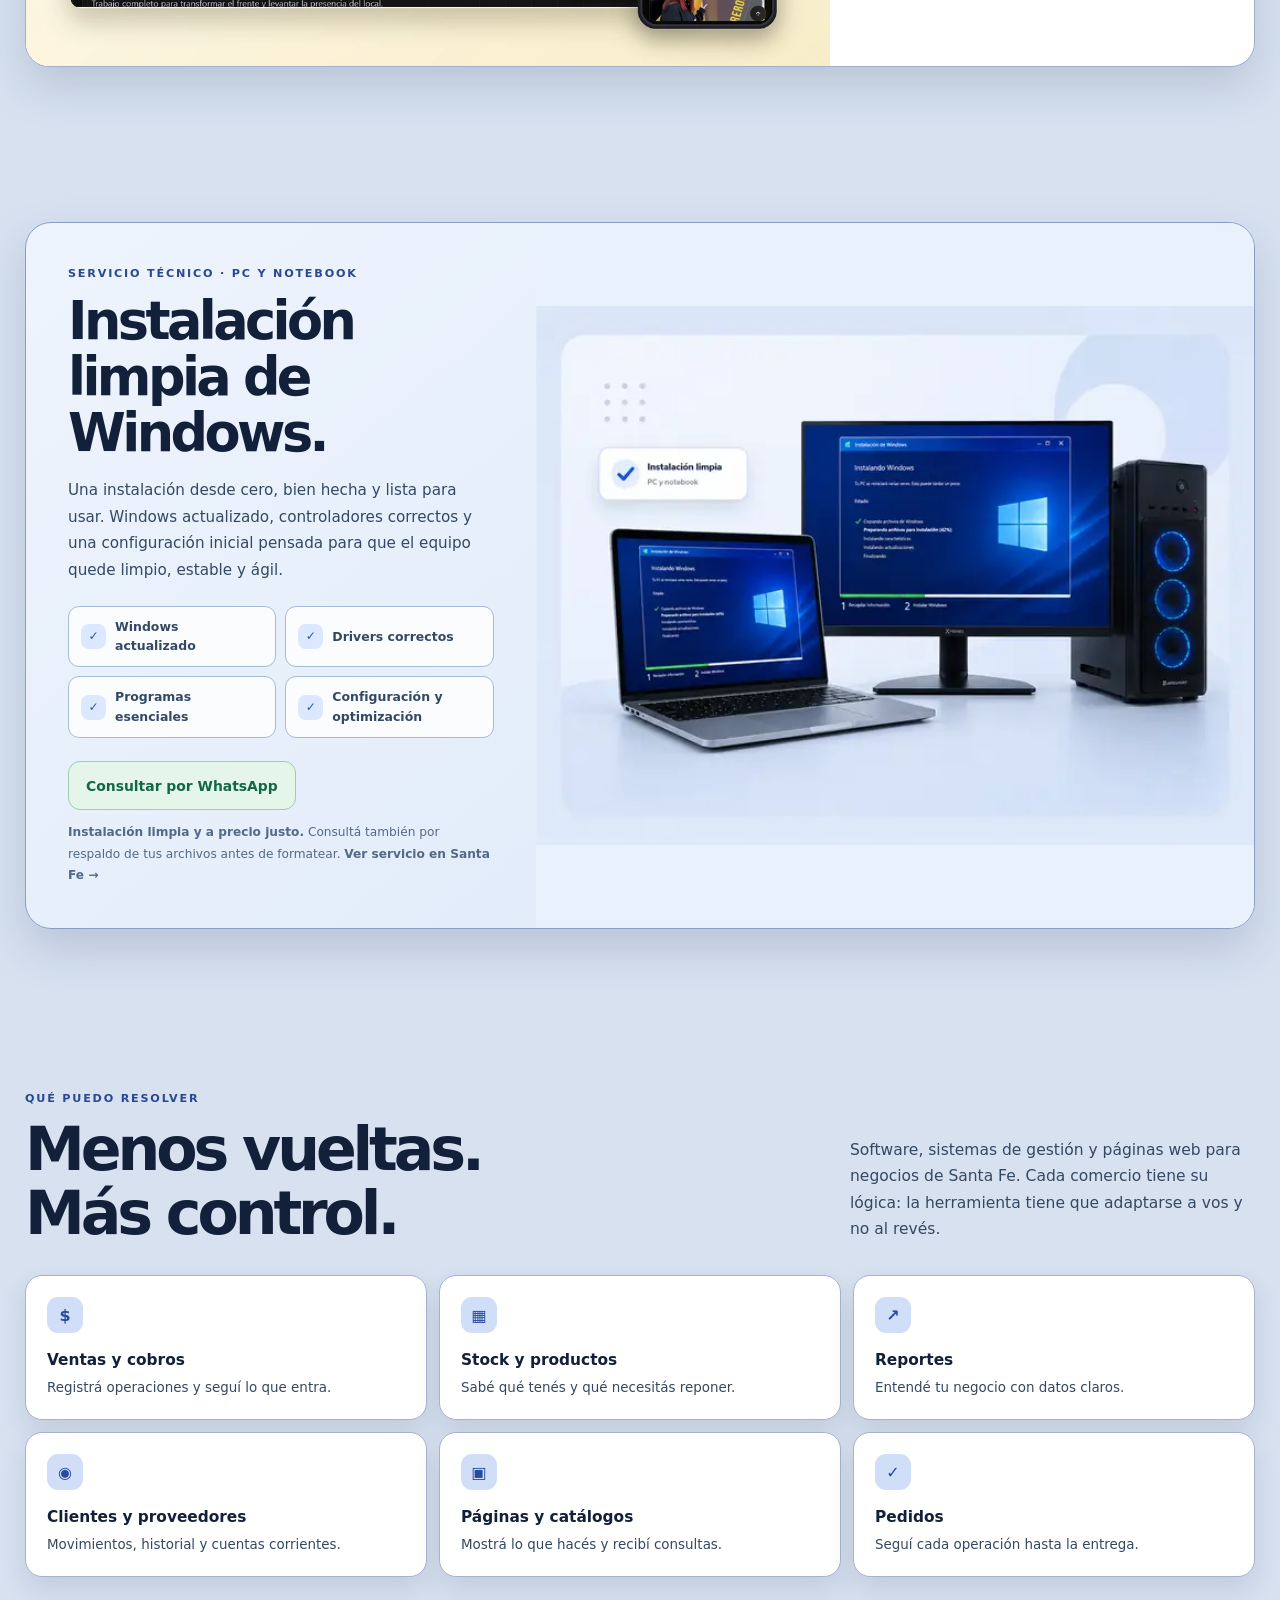
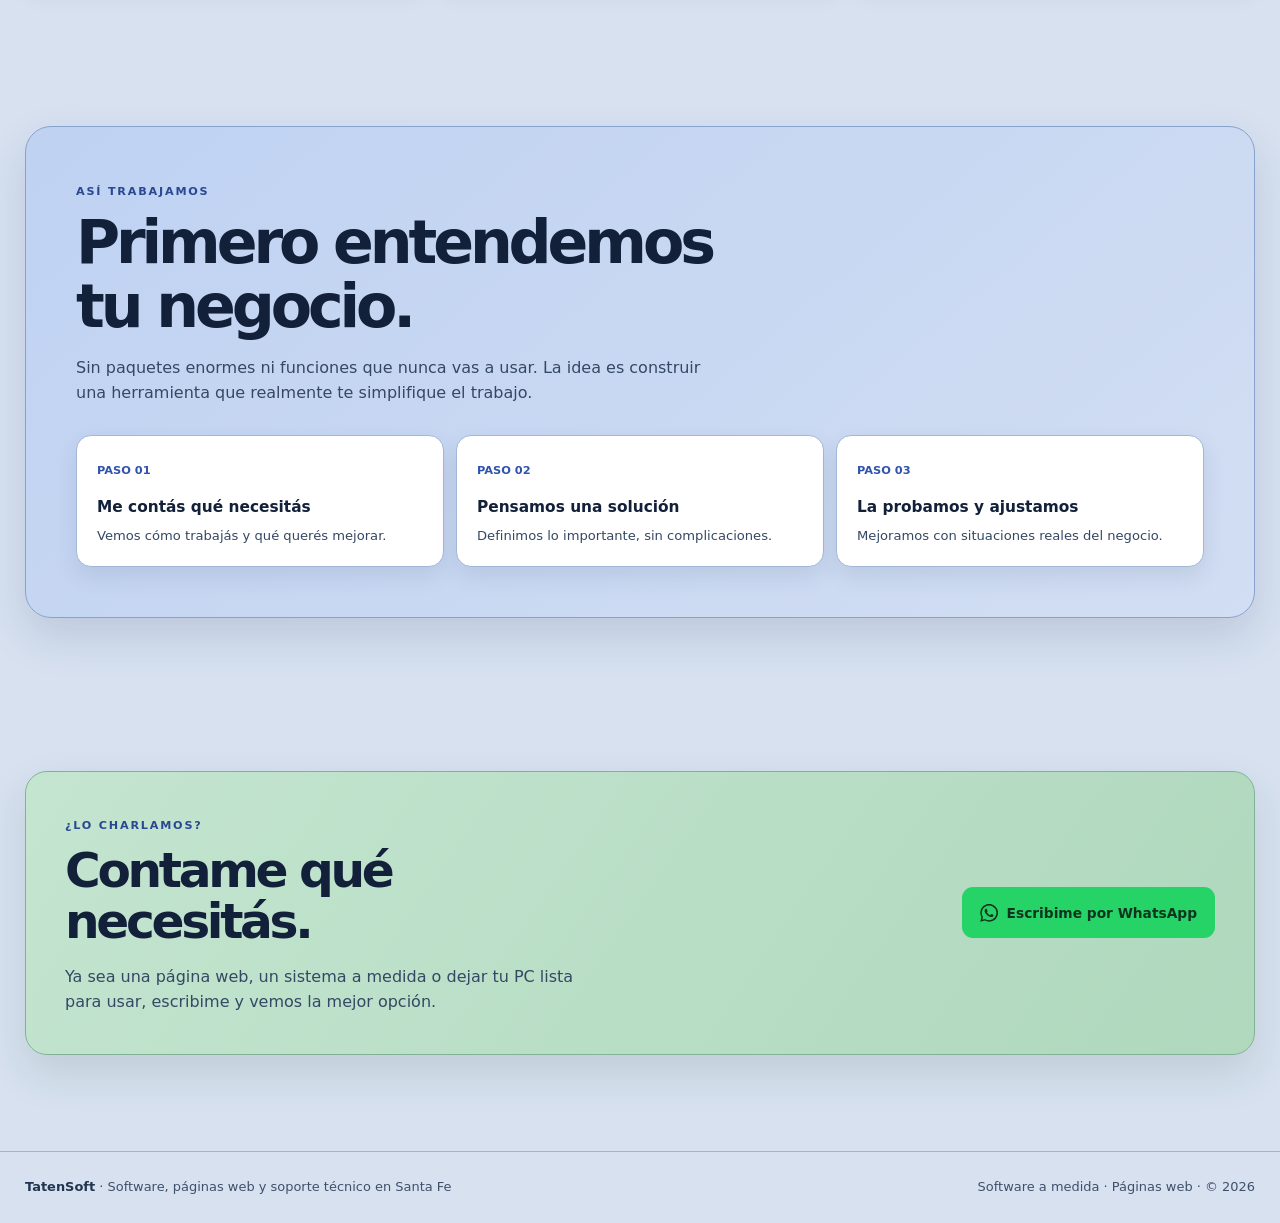
==== commit 60a488f1: "Actualiza presentación de PedidosFácil" ====
--- a/index.html
+++ b/index.html
@@ -168,6 +168,8 @@
     .project-link { align-self: flex-start; margin-top: 20px; color: #284da9; font-size: .81rem; font-weight: 720; }
     .project-artwork { display: grid; min-width: 0; align-items: center; background: #eef3fb; }
     .project-artwork img { width: 100%; height: auto; object-fit: contain; }
+    .project-artwork-pedidos { position: relative; overflow: hidden; }
+    .project-artwork-pedidos::after { position: absolute; left: 22.9%; top: 25.1%; width: 31%; height: 5.6%; display: flex; align-items: center; padding-left: .25%; background: rgba(255, 247, 232, .96); color: #3b302d; content: 'Almacén "La Cobarde"'; font-family: Inter, ui-sans-serif, system-ui, -apple-system, BlinkMacSystemFont, "Segoe UI", sans-serif; font-size: clamp(10px, 1.72vw, 25px); font-weight: 760; letter-spacing: -.04em; line-height: 1; z-index: 2; pointer-events: none; }
 
     .windows-service { padding-top: 88px; }
     .windows-card { display: grid; grid-template-columns: .83fr 1.17fr; overflow: hidden; border: 1px solid #9db5dc; border-radius: 26px; background: linear-gradient(140deg, #f9fbff, #e8f0fc); box-shadow: 0 18px 44px rgba(38, 62, 105, .14); }
@@ -360,7 +362,7 @@
         <div class="projects">
           <article class="project"><div class="project-copy"><span class="project-index">01 / CATÁLOGO TÉCNICO</span><span class="kicker">Automotor · agro · industria</span><h3>RO Rodamientos</h3><p>Catálogo técnico y comercial con búsquedas por códigos, aplicaciones y equivalencias. Precios, clientes y pedidos en un mismo lugar.</p><div class="tags"><span class="tag">+40.000 productos</span><span class="tag">Equivalencias</span><span class="tag">Pedidos</span></div><a class="project-link" href="https://rorodamientos.com.ar/" target="_blank" rel="noopener">Visitar proyecto ↗</a></div><div class="project-artwork"><img src="assets/presentacion-ro.webp" width="1200" height="760" loading="lazy" decoding="async" alt="RO Rodamientos con su página completa en computadora y celular"></div></article>
           <article class="project"><div class="project-copy"><span class="project-index">02 / GESTIÓN COMERCIAL</span><span class="kicker">Almacén · comercio</span><h3>WebAlmacén</h3><p>Ventas, stock, combos, clientes y proveedores. También incluye una vidriera online para productos, ofertas y pedidos.</p><div class="tags"><span class="tag">Ventas</span><span class="tag">Stock</span><span class="tag">Combos</span><span class="tag">Web pública</span></div><a class="project-link" href="https://milamb.com.ar/" target="_blank" rel="noopener">Visitar proyecto ↗</a></div><div class="project-artwork"><img src="assets/presentacion-almacen.webp" width="1200" height="760" loading="lazy" decoding="async" alt="Panel de WebAlmacén y tienda online mostrados completos"></div></article>
-          <article class="project"><div class="project-copy"><span class="project-index">03 / PEDIDOS Y SEGUIMIENTO</span><span class="kicker">Emprendimientos · ventas</span><h3>PedidosFácil</h3><p>Pedidos, compras, preparación, cobros y estadísticas. Todo organizado para vender sin depender de papeles o planillas.</p><div class="tags"><span class="tag">Pedidos</span><span class="tag">Cobros</span><span class="tag">Compras</span></div><a class="project-link" href="https://listoparallevar.com.ar/" target="_blank" rel="noopener">Visitar proyecto ↗</a></div><div class="project-artwork"><img src="assets/presentacion-mariel.webp" width="1200" height="760" loading="lazy" decoding="async" alt="PedidosFácil con la tienda de Mariel y sus estadísticas completas"></div></article>
+          <article class="project"><div class="project-copy"><span class="project-index">03 / PEDIDOS Y SEGUIMIENTO</span><span class="kicker">Emprendimientos · ventas</span><h3>PedidosFácil</h3><p>Pedidos, compras, preparación, cobros y estadísticas. Todo organizado para vender sin depender de papeles o planillas.</p><div class="tags"><span class="tag">Pedidos</span><span class="tag">Cobros</span><span class="tag">Compras</span></div></div><div class="project-artwork project-artwork-pedidos"><img src="assets/presentacion-mariel.webp" width="1200" height="760" loading="lazy" decoding="async" alt="PedidosFácil con la tienda Almacén La Cobarde y sus estadísticas completas"></div></article>
           <article class="project"><div class="project-copy"><span class="project-index">04 / PRESENCIA DIGITAL</span><span class="kicker">Sitio comercial · portfolio</span><h3>MR Letreros</h3><p>Una página con identidad propia para mostrar servicios, trabajos realizados y facilitar el contacto con nuevos clientes.</p><div class="tags"><span class="tag">Diseño web</span><span class="tag">Portfolio</span><span class="tag">Servicios</span></div><a class="project-link" href="https://mrletreros.com.ar/" target="_blank" rel="noopener">Visitar proyecto ↗</a></div><div class="project-artwork"><img src="assets/presentacion-mr.webp?v=20260822" width="1200" height="760" loading="lazy" decoding="async" alt="MR Letreros con su página completa en computadora y celular"></div></article>
         </div>
       </div>
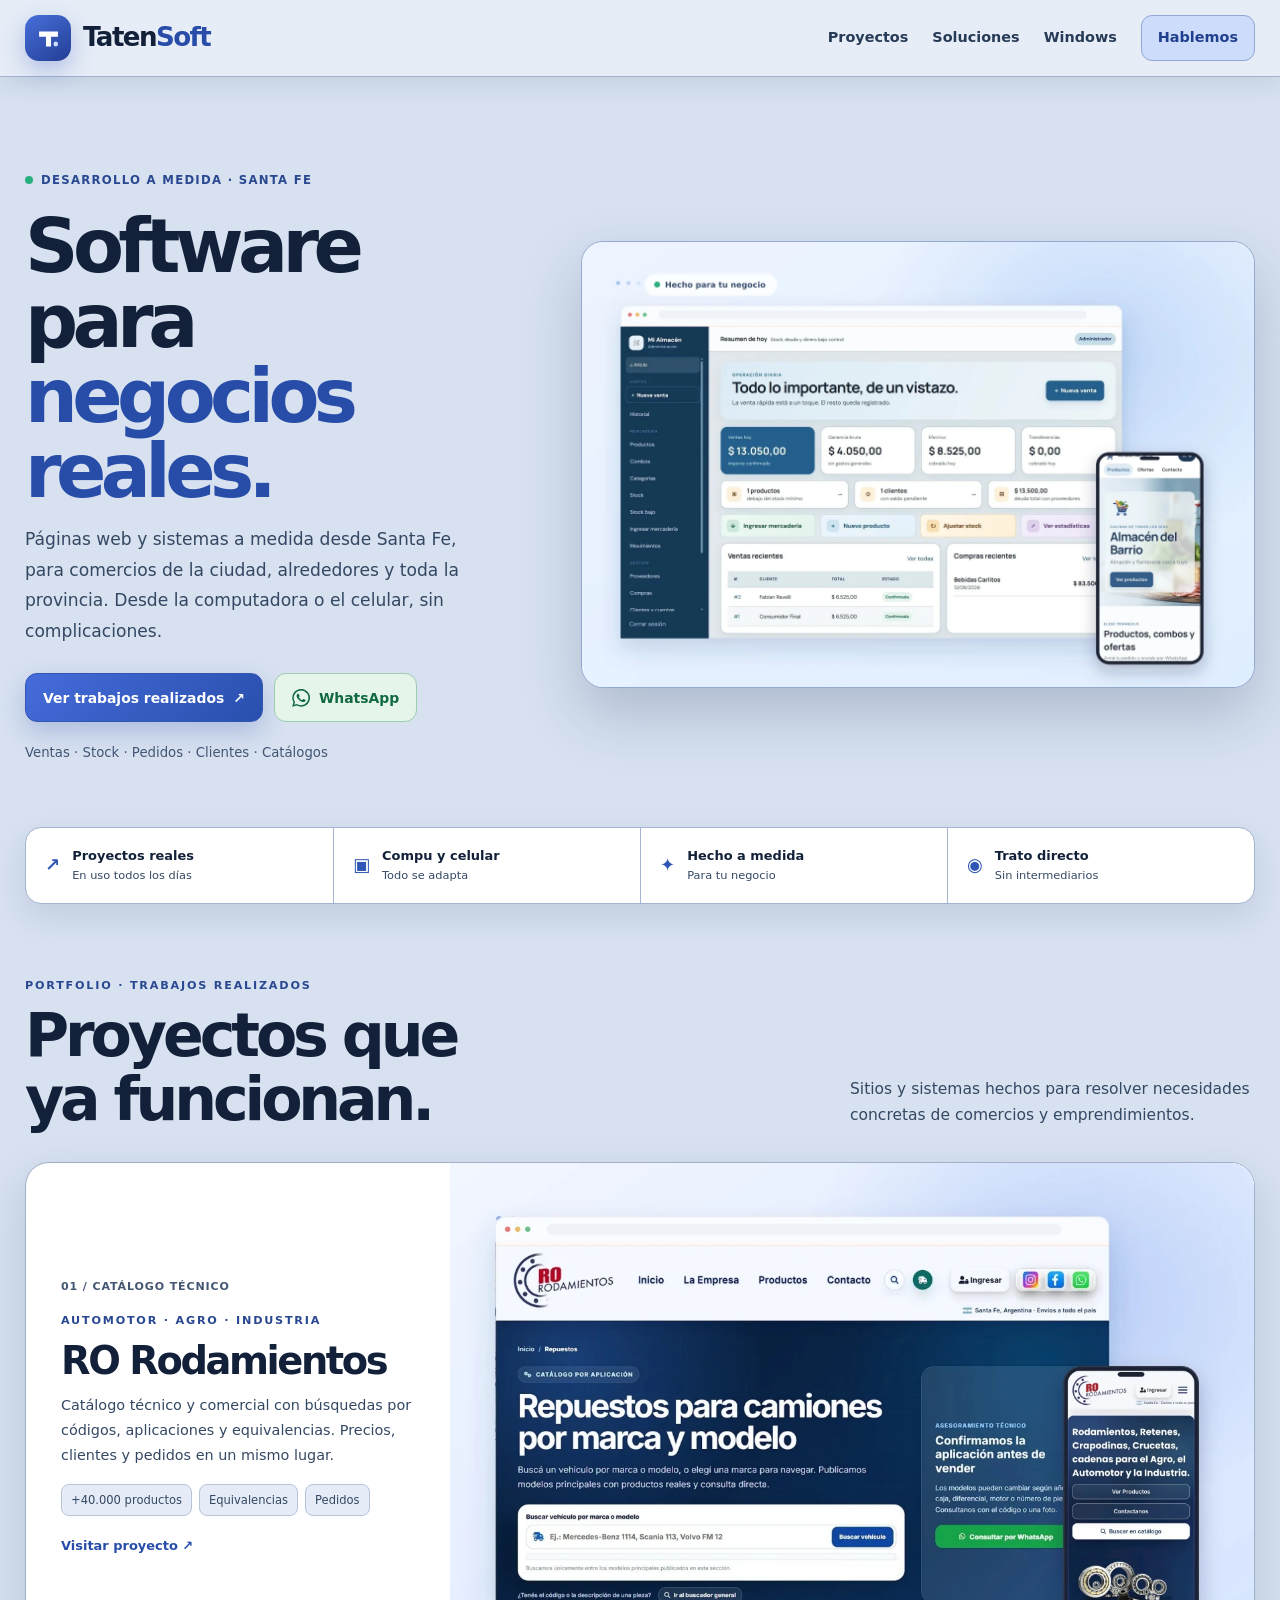
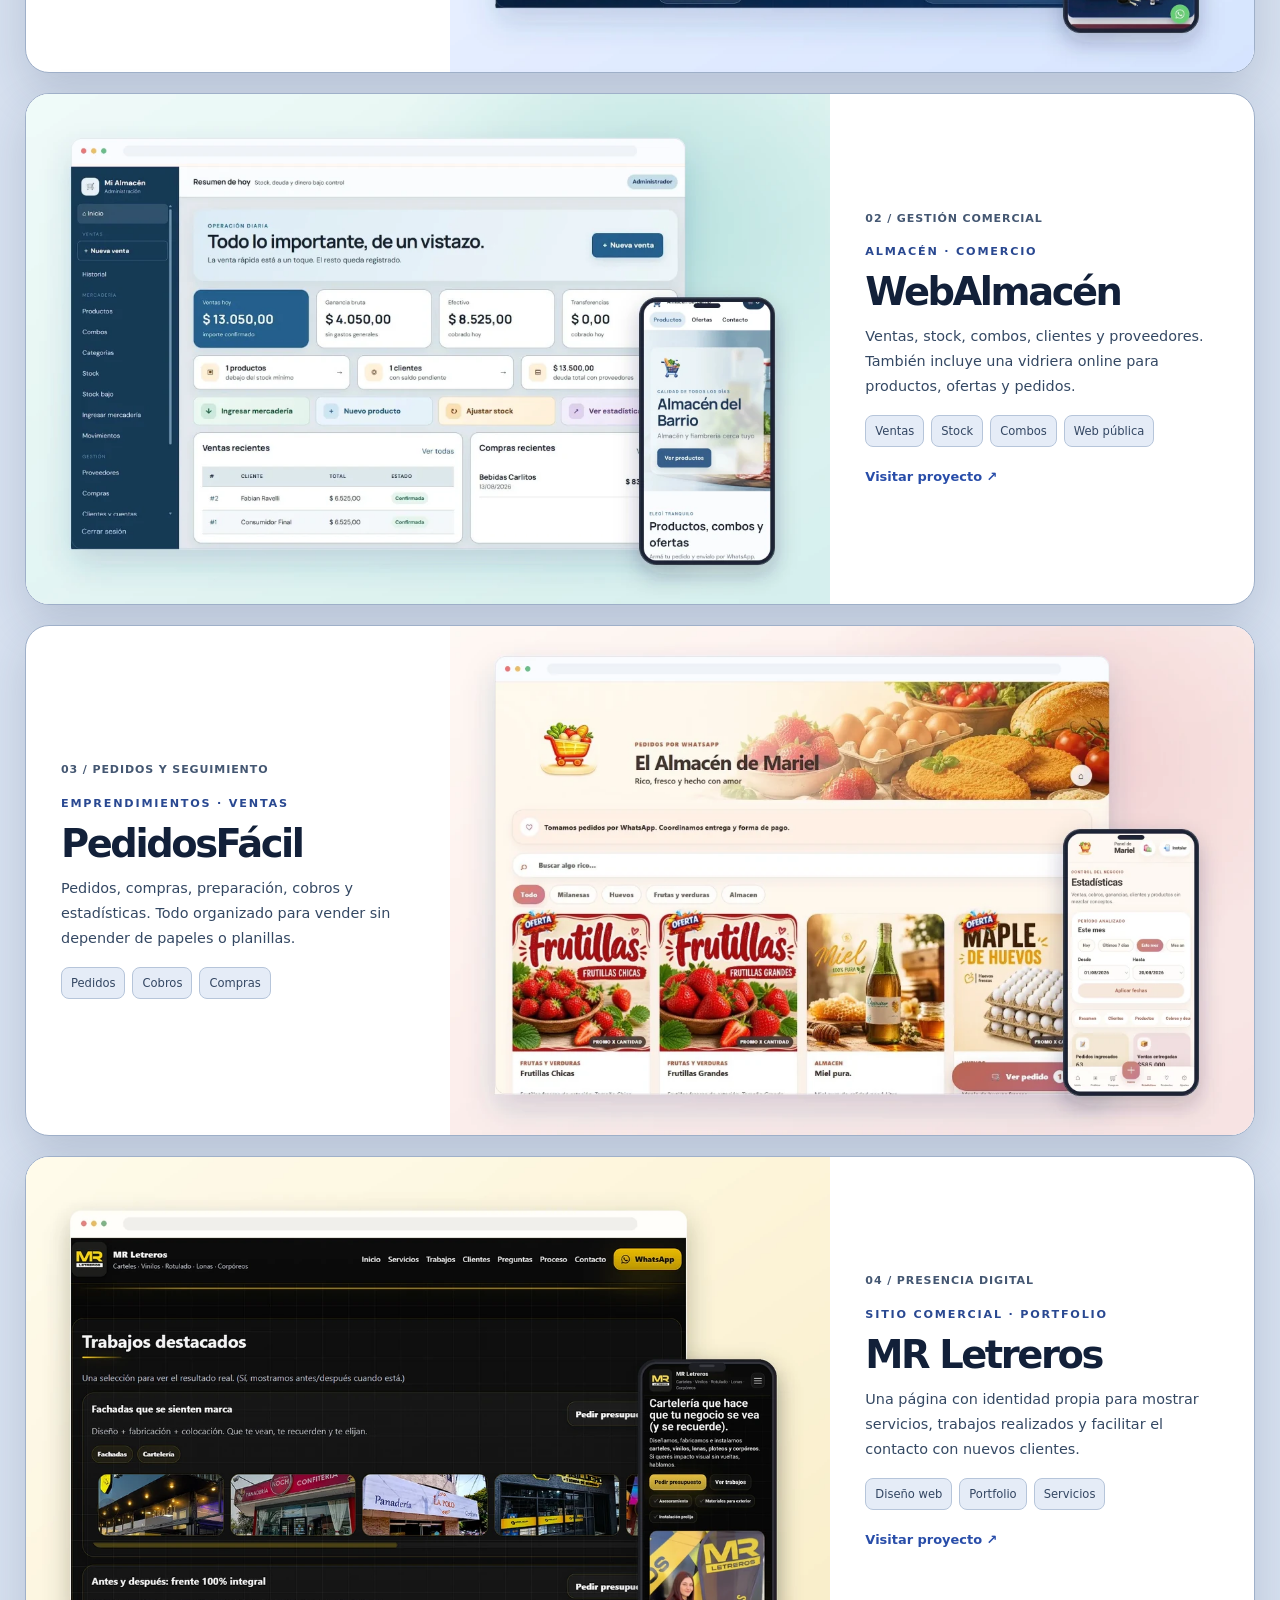
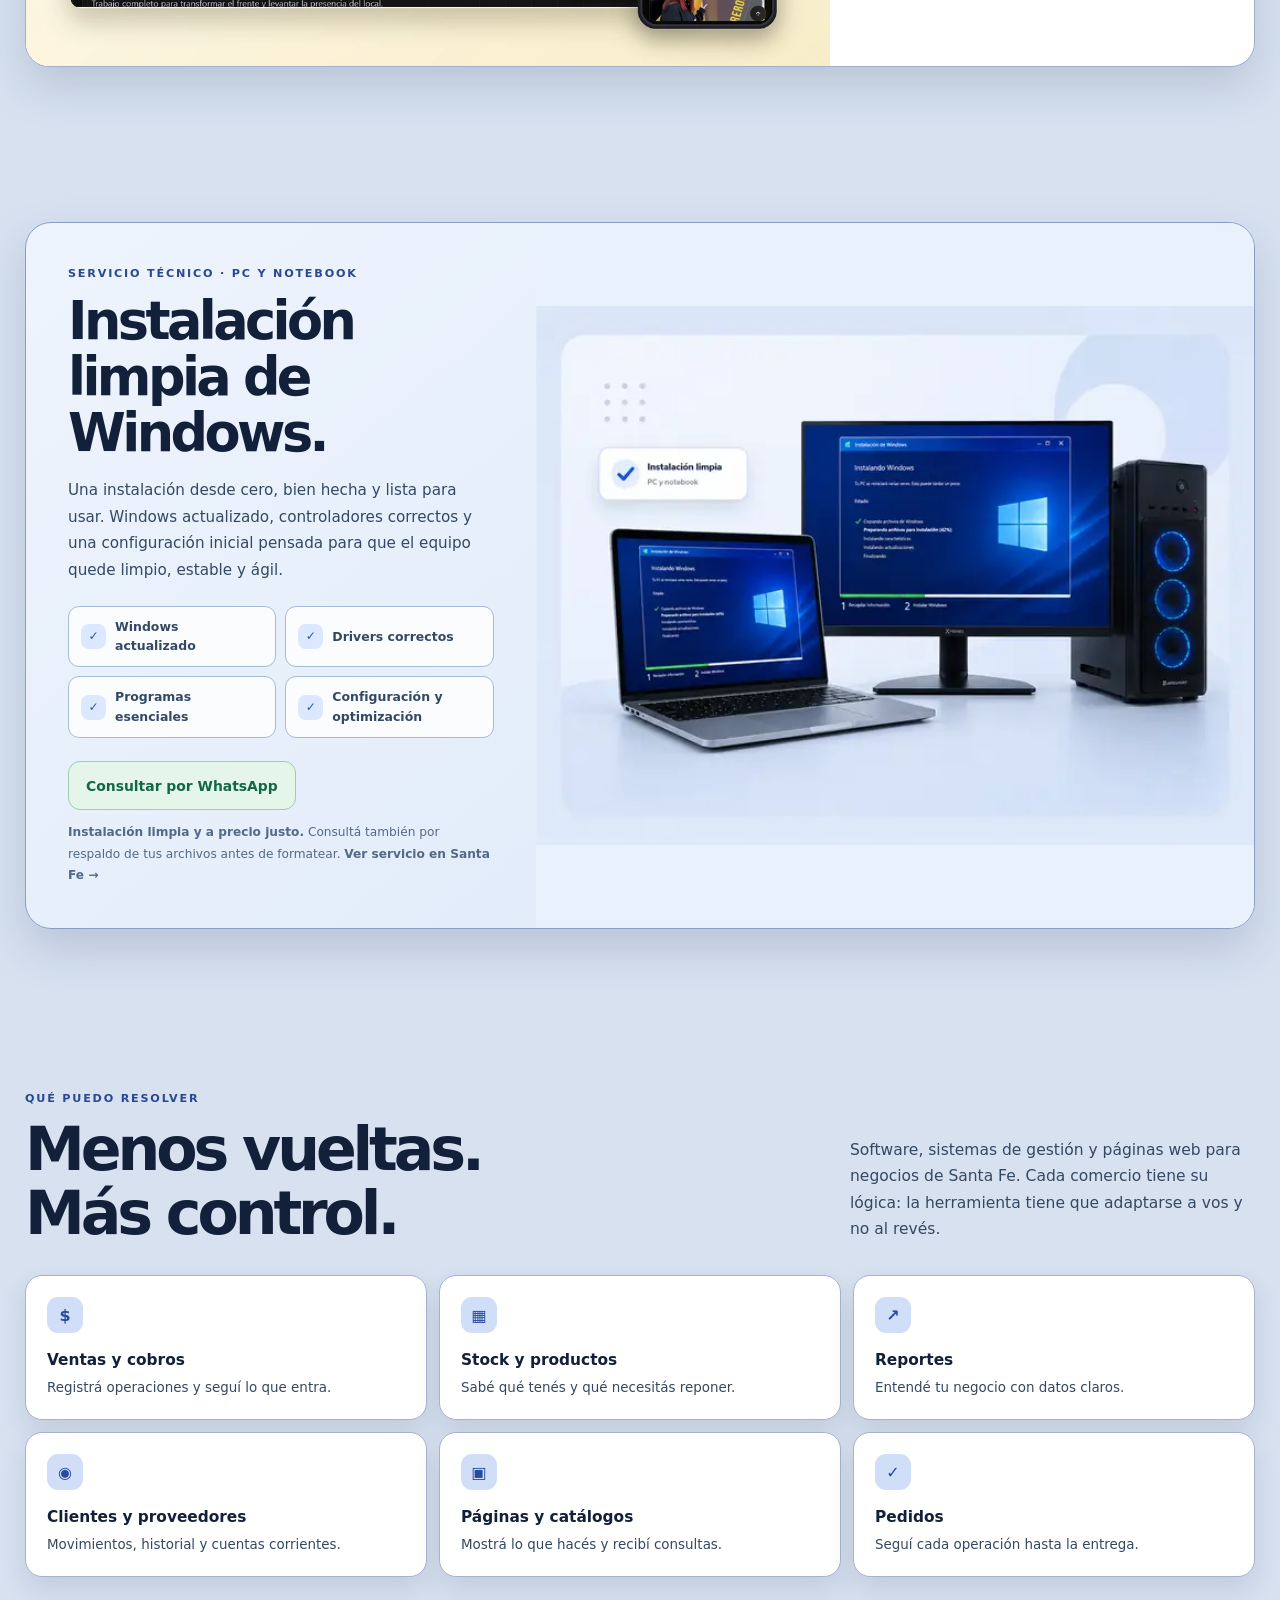
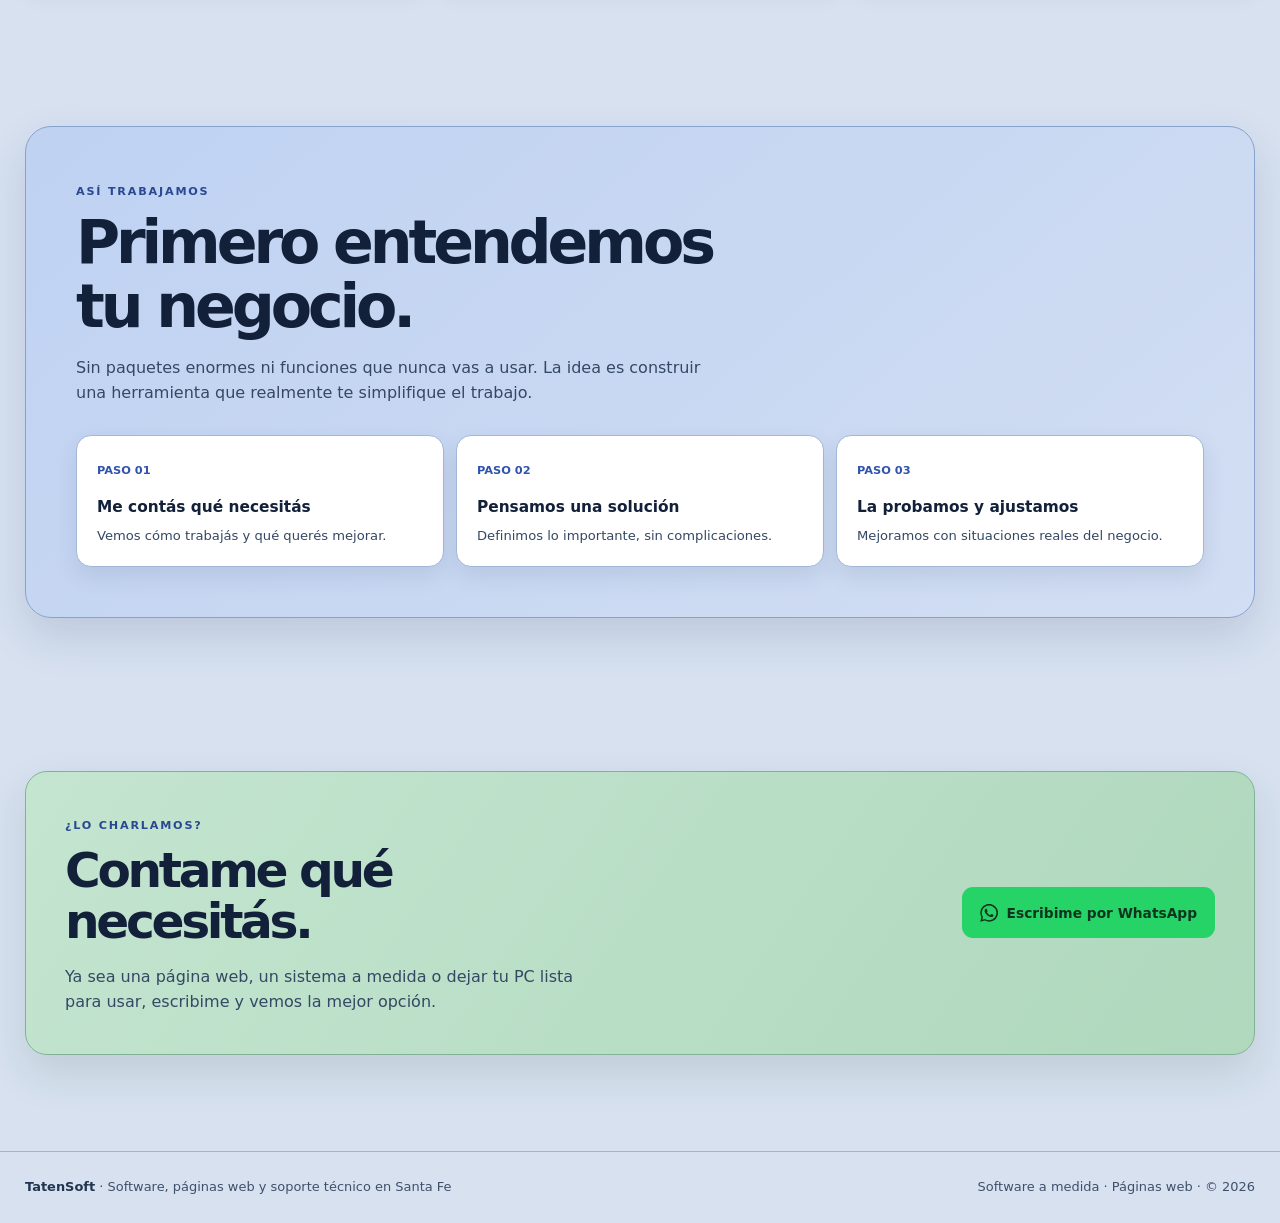
==== commit bb75e3a1: "Quita parche visual de PedidosFácil" ====
--- a/index.html
+++ b/index.html
@@ -168,8 +168,6 @@
     .project-link { align-self: flex-start; margin-top: 20px; color: #284da9; font-size: .81rem; font-weight: 720; }
     .project-artwork { display: grid; min-width: 0; align-items: center; background: #eef3fb; }
     .project-artwork img { width: 100%; height: auto; object-fit: contain; }
-    .project-artwork-pedidos { position: relative; overflow: hidden; }
-    .project-artwork-pedidos::after { position: absolute; left: 22.9%; top: 25.1%; width: 31%; height: 5.6%; display: flex; align-items: center; padding-left: .25%; background: rgba(255, 247, 232, .96); color: #3b302d; content: 'Almacén "La Cobarde"'; font-family: Inter, ui-sans-serif, system-ui, -apple-system, BlinkMacSystemFont, "Segoe UI", sans-serif; font-size: clamp(10px, 1.72vw, 25px); font-weight: 760; letter-spacing: -.04em; line-height: 1; z-index: 2; pointer-events: none; }
 
     .windows-service { padding-top: 88px; }
     .windows-card { display: grid; grid-template-columns: .83fr 1.17fr; overflow: hidden; border: 1px solid #9db5dc; border-radius: 26px; background: linear-gradient(140deg, #f9fbff, #e8f0fc); box-shadow: 0 18px 44px rgba(38, 62, 105, .14); }
@@ -362,7 +360,7 @@
         <div class="projects">
           <article class="project"><div class="project-copy"><span class="project-index">01 / CATÁLOGO TÉCNICO</span><span class="kicker">Automotor · agro · industria</span><h3>RO Rodamientos</h3><p>Catálogo técnico y comercial con búsquedas por códigos, aplicaciones y equivalencias. Precios, clientes y pedidos en un mismo lugar.</p><div class="tags"><span class="tag">+40.000 productos</span><span class="tag">Equivalencias</span><span class="tag">Pedidos</span></div><a class="project-link" href="https://rorodamientos.com.ar/" target="_blank" rel="noopener">Visitar proyecto ↗</a></div><div class="project-artwork"><img src="assets/presentacion-ro.webp" width="1200" height="760" loading="lazy" decoding="async" alt="RO Rodamientos con su página completa en computadora y celular"></div></article>
           <article class="project"><div class="project-copy"><span class="project-index">02 / GESTIÓN COMERCIAL</span><span class="kicker">Almacén · comercio</span><h3>WebAlmacén</h3><p>Ventas, stock, combos, clientes y proveedores. También incluye una vidriera online para productos, ofertas y pedidos.</p><div class="tags"><span class="tag">Ventas</span><span class="tag">Stock</span><span class="tag">Combos</span><span class="tag">Web pública</span></div><a class="project-link" href="https://milamb.com.ar/" target="_blank" rel="noopener">Visitar proyecto ↗</a></div><div class="project-artwork"><img src="assets/presentacion-almacen.webp" width="1200" height="760" loading="lazy" decoding="async" alt="Panel de WebAlmacén y tienda online mostrados completos"></div></article>
-          <article class="project"><div class="project-copy"><span class="project-index">03 / PEDIDOS Y SEGUIMIENTO</span><span class="kicker">Emprendimientos · ventas</span><h3>PedidosFácil</h3><p>Pedidos, compras, preparación, cobros y estadísticas. Todo organizado para vender sin depender de papeles o planillas.</p><div class="tags"><span class="tag">Pedidos</span><span class="tag">Cobros</span><span class="tag">Compras</span></div></div><div class="project-artwork project-artwork-pedidos"><img src="assets/presentacion-mariel.webp" width="1200" height="760" loading="lazy" decoding="async" alt="PedidosFácil con la tienda Almacén La Cobarde y sus estadísticas completas"></div></article>
+          <article class="project"><div class="project-copy"><span class="project-index">03 / PEDIDOS Y SEGUIMIENTO</span><span class="kicker">Emprendimientos · ventas</span><h3>PedidosFácil</h3><p>Pedidos, compras, preparación, cobros y estadísticas. Todo organizado para vender sin depender de papeles o planillas.</p><div class="tags"><span class="tag">Pedidos</span><span class="tag">Cobros</span><span class="tag">Compras</span></div></div><div class="project-artwork"><img src="assets/presentacion-mariel.webp" width="1200" height="760" loading="lazy" decoding="async" alt="PedidosFácil con la tienda Almacén La Cobarde y sus estadísticas completas"></div></article>
           <article class="project"><div class="project-copy"><span class="project-index">04 / PRESENCIA DIGITAL</span><span class="kicker">Sitio comercial · portfolio</span><h3>MR Letreros</h3><p>Una página con identidad propia para mostrar servicios, trabajos realizados y facilitar el contacto con nuevos clientes.</p><div class="tags"><span class="tag">Diseño web</span><span class="tag">Portfolio</span><span class="tag">Servicios</span></div><a class="project-link" href="https://mrletreros.com.ar/" target="_blank" rel="noopener">Visitar proyecto ↗</a></div><div class="project-artwork"><img src="assets/presentacion-mr.webp?v=20260822" width="1200" height="760" loading="lazy" decoding="async" alt="MR Letreros con su página completa en computadora y celular"></div></article>
         </div>
       </div>
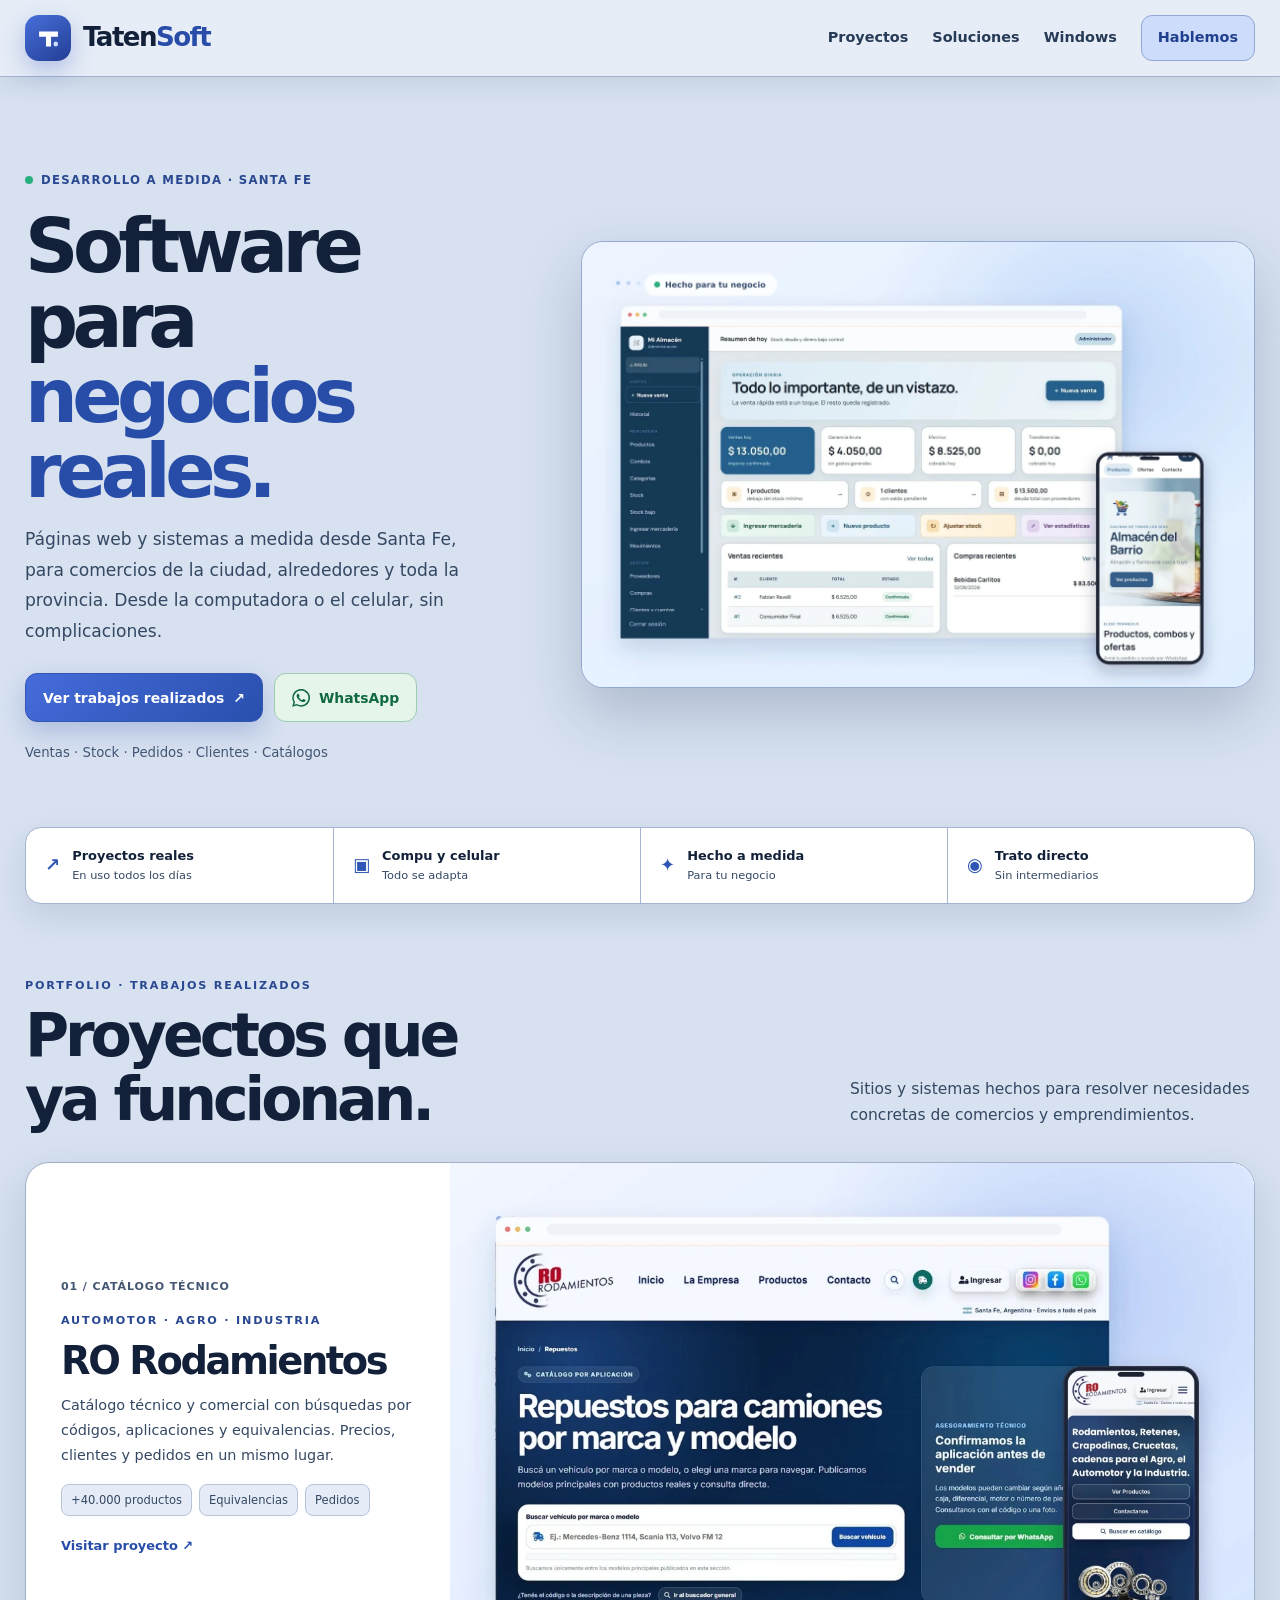
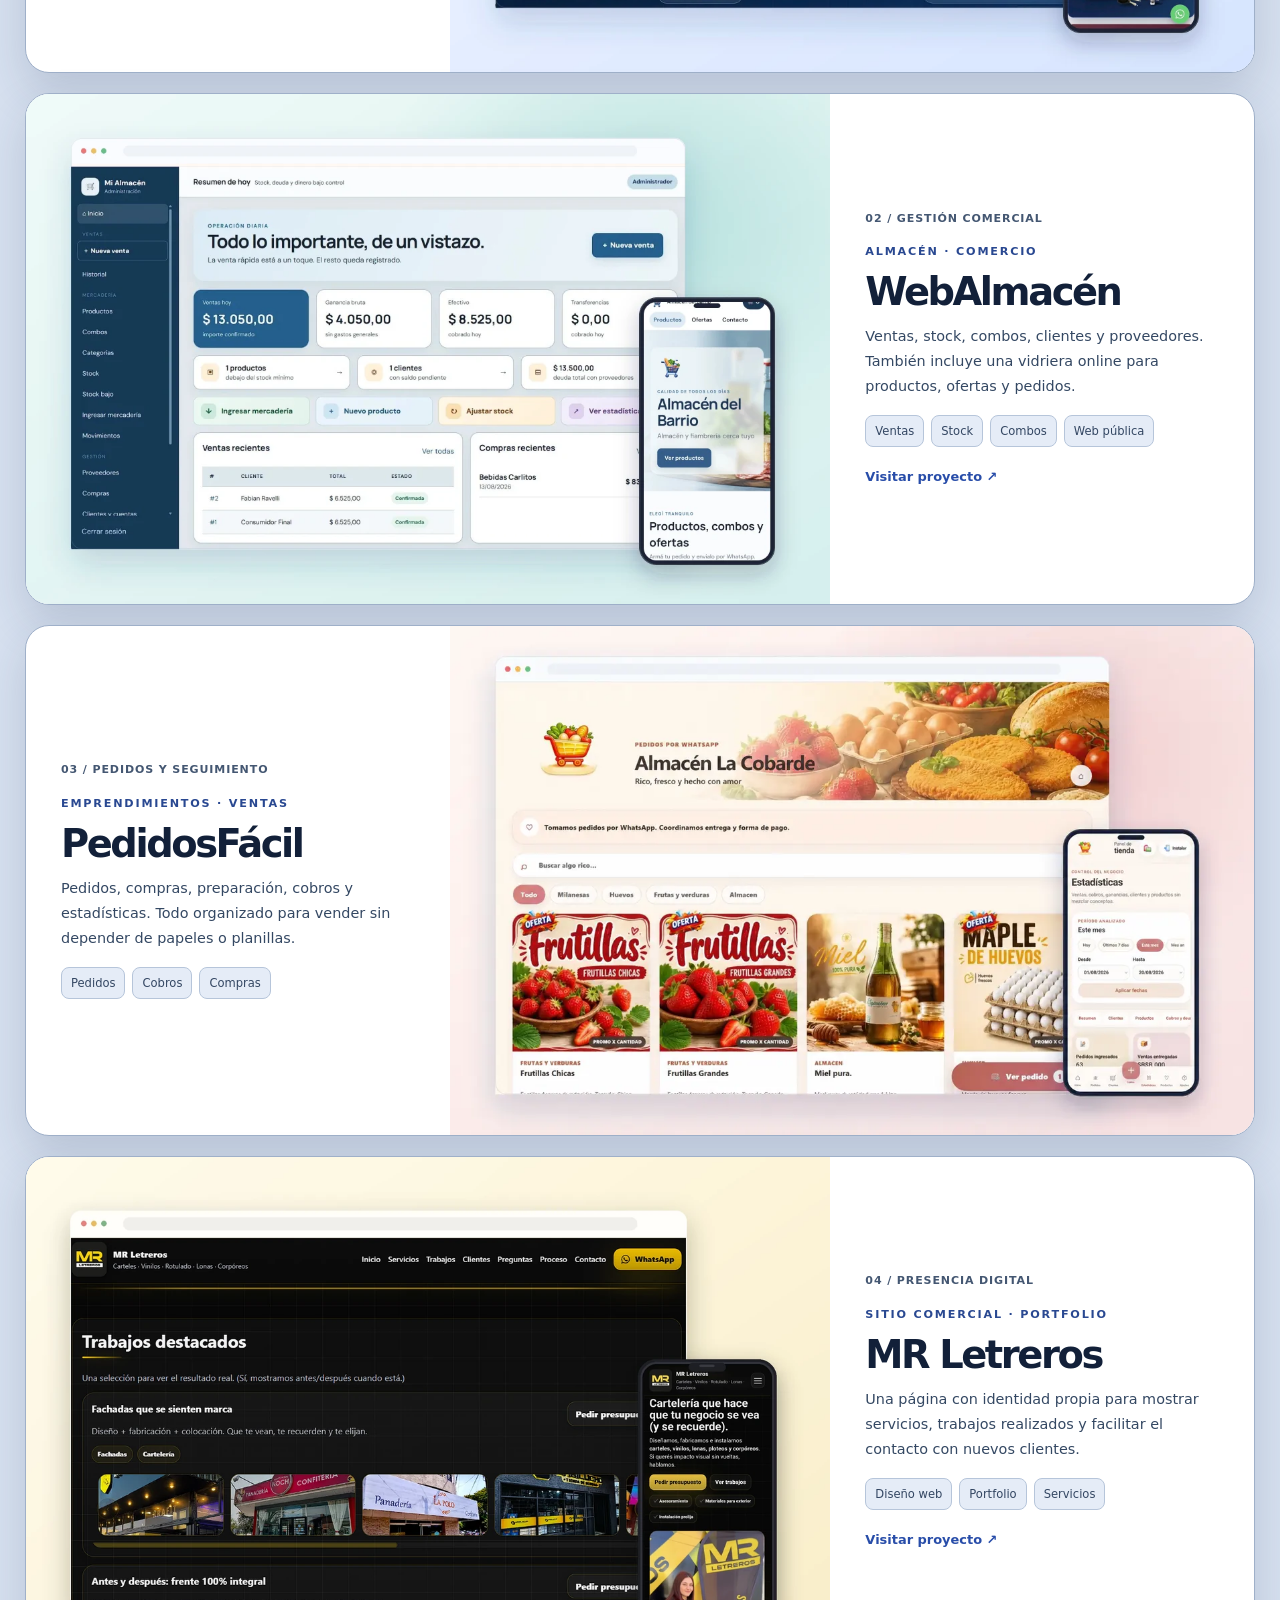
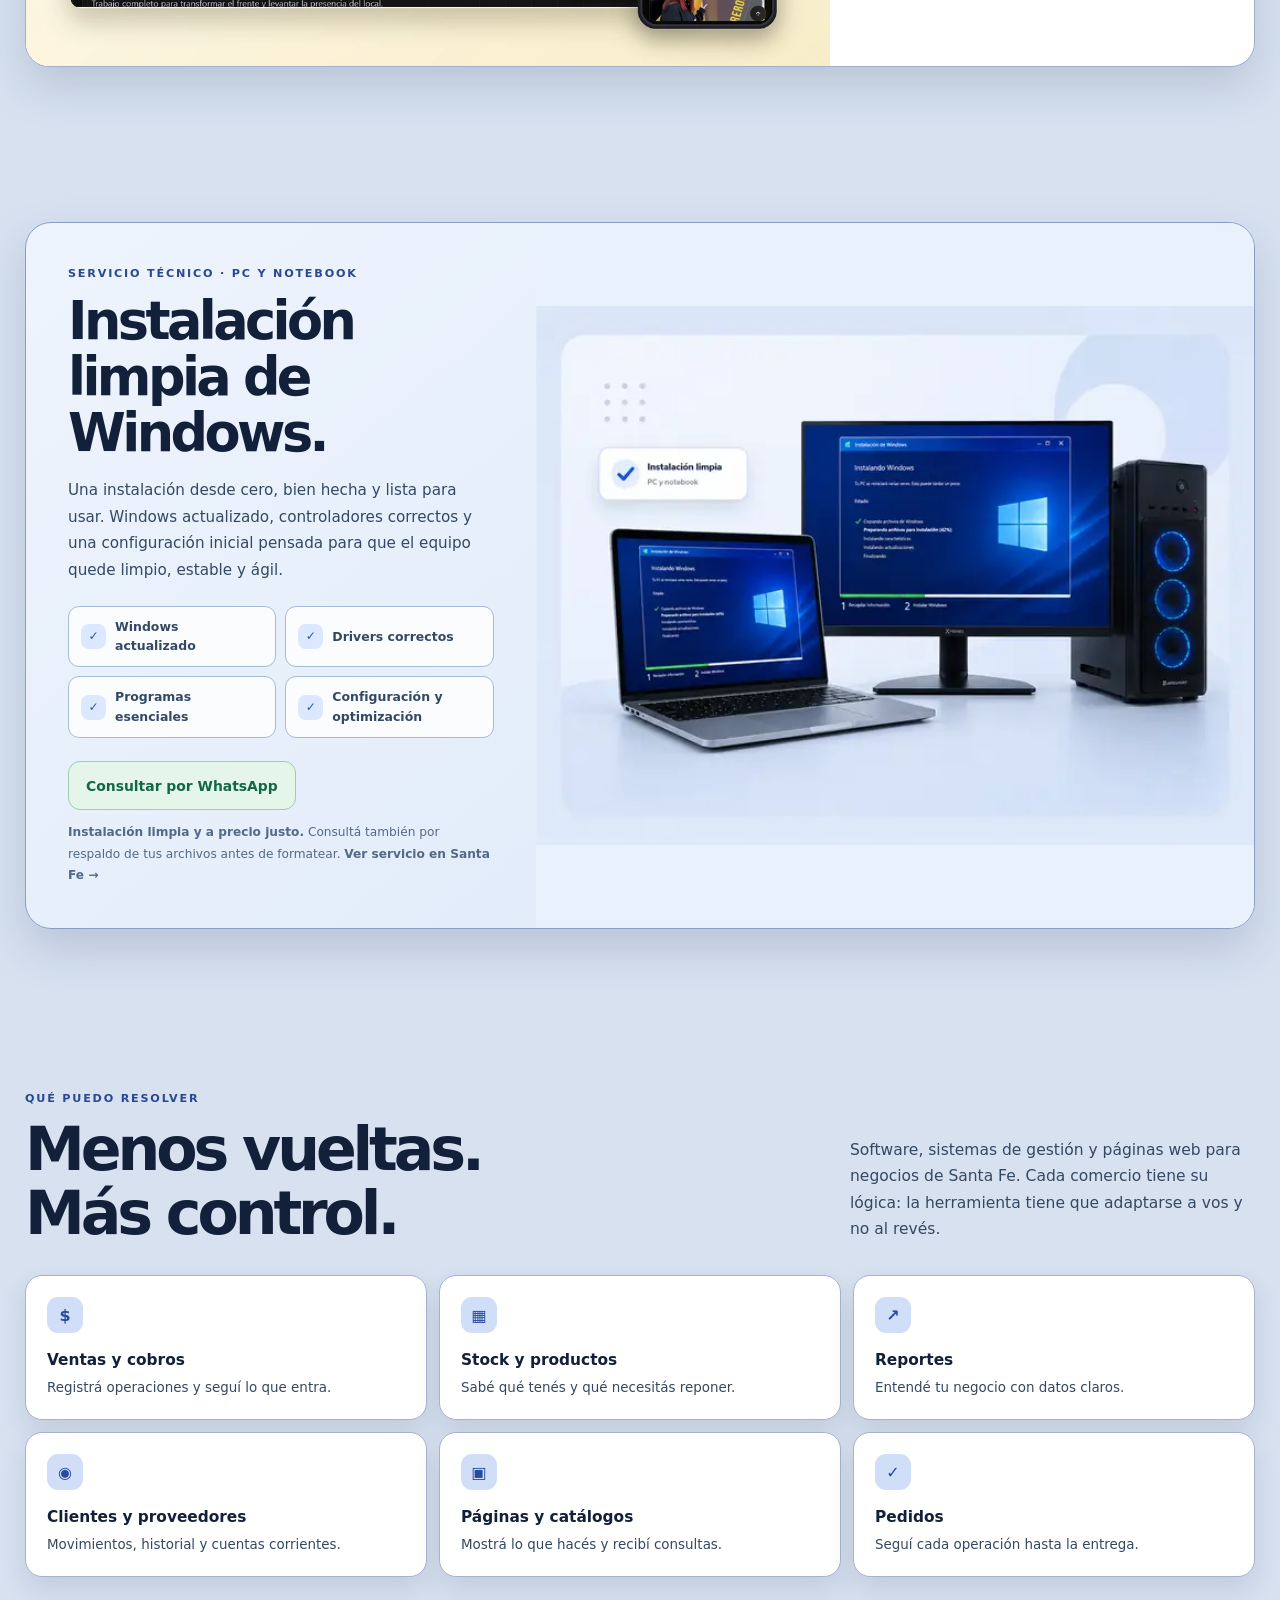
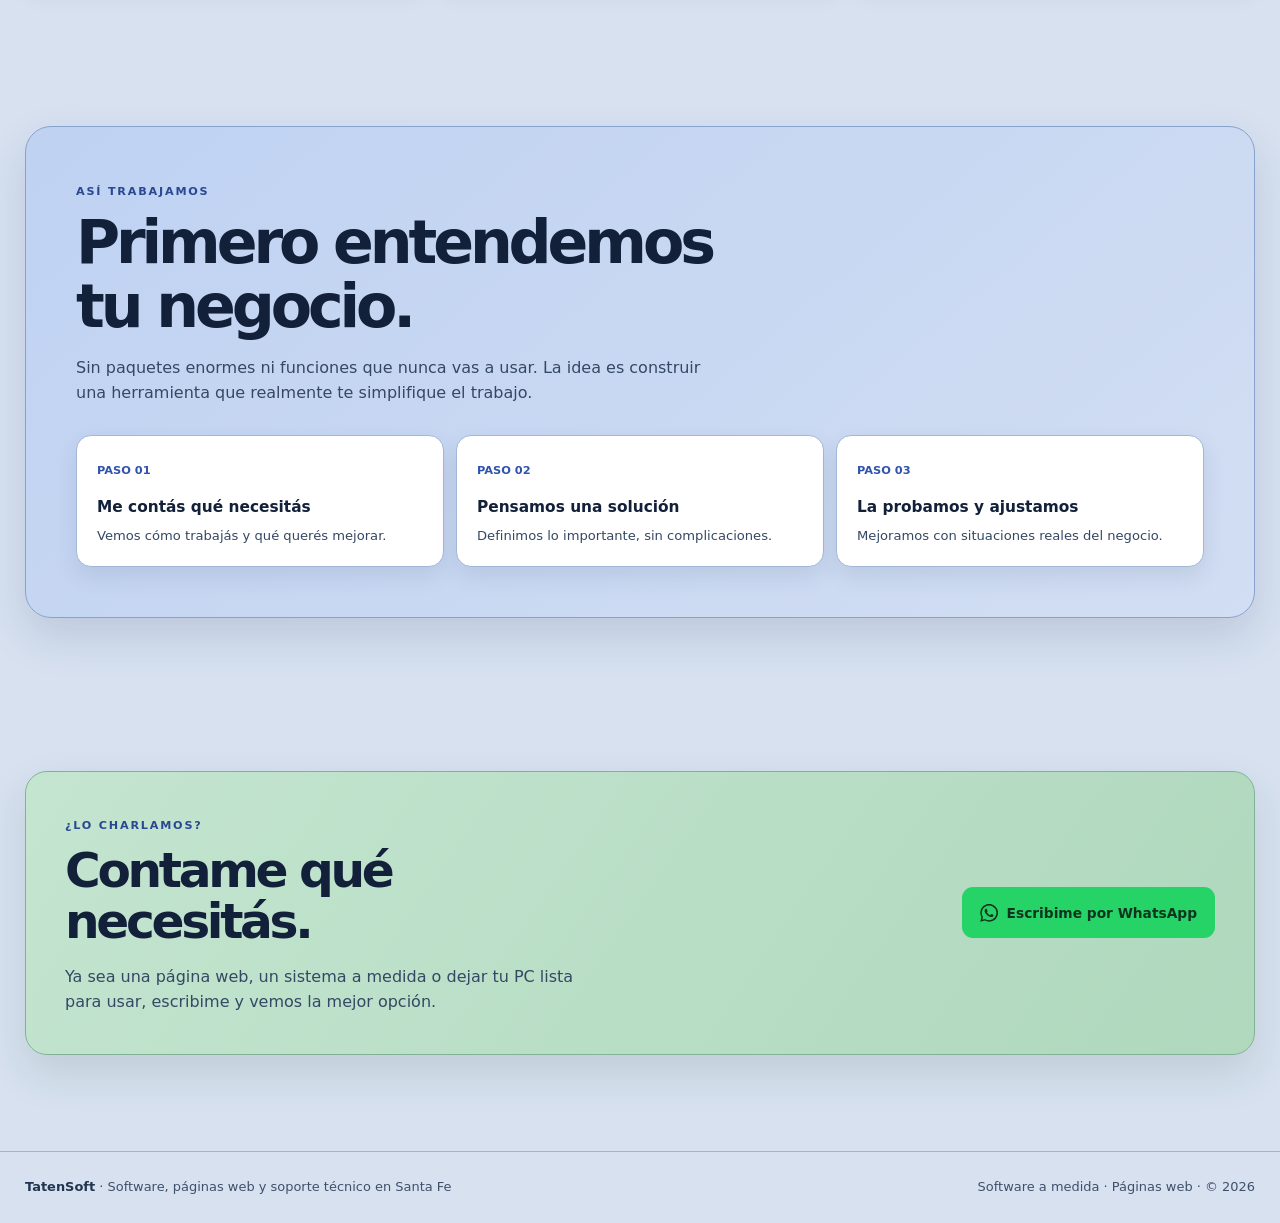
==== commit 9db85a72: "Actualizar imagen de PedidosFácil sin nombre personal" ====
--- a/index.html
+++ b/index.html
@@ -360,7 +360,7 @@
         <div class="projects">
           <article class="project"><div class="project-copy"><span class="project-index">01 / CATÁLOGO TÉCNICO</span><span class="kicker">Automotor · agro · industria</span><h3>RO Rodamientos</h3><p>Catálogo técnico y comercial con búsquedas por códigos, aplicaciones y equivalencias. Precios, clientes y pedidos en un mismo lugar.</p><div class="tags"><span class="tag">+40.000 productos</span><span class="tag">Equivalencias</span><span class="tag">Pedidos</span></div><a class="project-link" href="https://rorodamientos.com.ar/" target="_blank" rel="noopener">Visitar proyecto ↗</a></div><div class="project-artwork"><img src="assets/presentacion-ro.webp" width="1200" height="760" loading="lazy" decoding="async" alt="RO Rodamientos con su página completa en computadora y celular"></div></article>
           <article class="project"><div class="project-copy"><span class="project-index">02 / GESTIÓN COMERCIAL</span><span class="kicker">Almacén · comercio</span><h3>WebAlmacén</h3><p>Ventas, stock, combos, clientes y proveedores. También incluye una vidriera online para productos, ofertas y pedidos.</p><div class="tags"><span class="tag">Ventas</span><span class="tag">Stock</span><span class="tag">Combos</span><span class="tag">Web pública</span></div><a class="project-link" href="https://milamb.com.ar/" target="_blank" rel="noopener">Visitar proyecto ↗</a></div><div class="project-artwork"><img src="assets/presentacion-almacen.webp" width="1200" height="760" loading="lazy" decoding="async" alt="Panel de WebAlmacén y tienda online mostrados completos"></div></article>
-          <article class="project"><div class="project-copy"><span class="project-index">03 / PEDIDOS Y SEGUIMIENTO</span><span class="kicker">Emprendimientos · ventas</span><h3>PedidosFácil</h3><p>Pedidos, compras, preparación, cobros y estadísticas. Todo organizado para vender sin depender de papeles o planillas.</p><div class="tags"><span class="tag">Pedidos</span><span class="tag">Cobros</span><span class="tag">Compras</span></div></div><div class="project-artwork"><img src="assets/presentacion-mariel.webp" width="1200" height="760" loading="lazy" decoding="async" alt="PedidosFácil con la tienda Almacén La Cobarde y sus estadísticas completas"></div></article>
+          <article class="project"><div class="project-copy"><span class="project-index">03 / PEDIDOS Y SEGUIMIENTO</span><span class="kicker">Emprendimientos · ventas</span><h3>PedidosFácil</h3><p>Pedidos, compras, preparación, cobros y estadísticas. Todo organizado para vender sin depender de papeles o planillas.</p><div class="tags"><span class="tag">Pedidos</span><span class="tag">Cobros</span><span class="tag">Compras</span></div></div><div class="project-artwork"><img src="assets/presentacion-pedidosfacil.webp" width="1200" height="760" loading="lazy" decoding="async" alt="PedidosFácil con la tienda Almacén La Cobarde y sus estadísticas completas"></div></article>
           <article class="project"><div class="project-copy"><span class="project-index">04 / PRESENCIA DIGITAL</span><span class="kicker">Sitio comercial · portfolio</span><h3>MR Letreros</h3><p>Una página con identidad propia para mostrar servicios, trabajos realizados y facilitar el contacto con nuevos clientes.</p><div class="tags"><span class="tag">Diseño web</span><span class="tag">Portfolio</span><span class="tag">Servicios</span></div><a class="project-link" href="https://mrletreros.com.ar/" target="_blank" rel="noopener">Visitar proyecto ↗</a></div><div class="project-artwork"><img src="assets/presentacion-mr.webp?v=20260822" width="1200" height="760" loading="lazy" decoding="async" alt="MR Letreros con su página completa en computadora y celular"></div></article>
         </div>
       </div>
